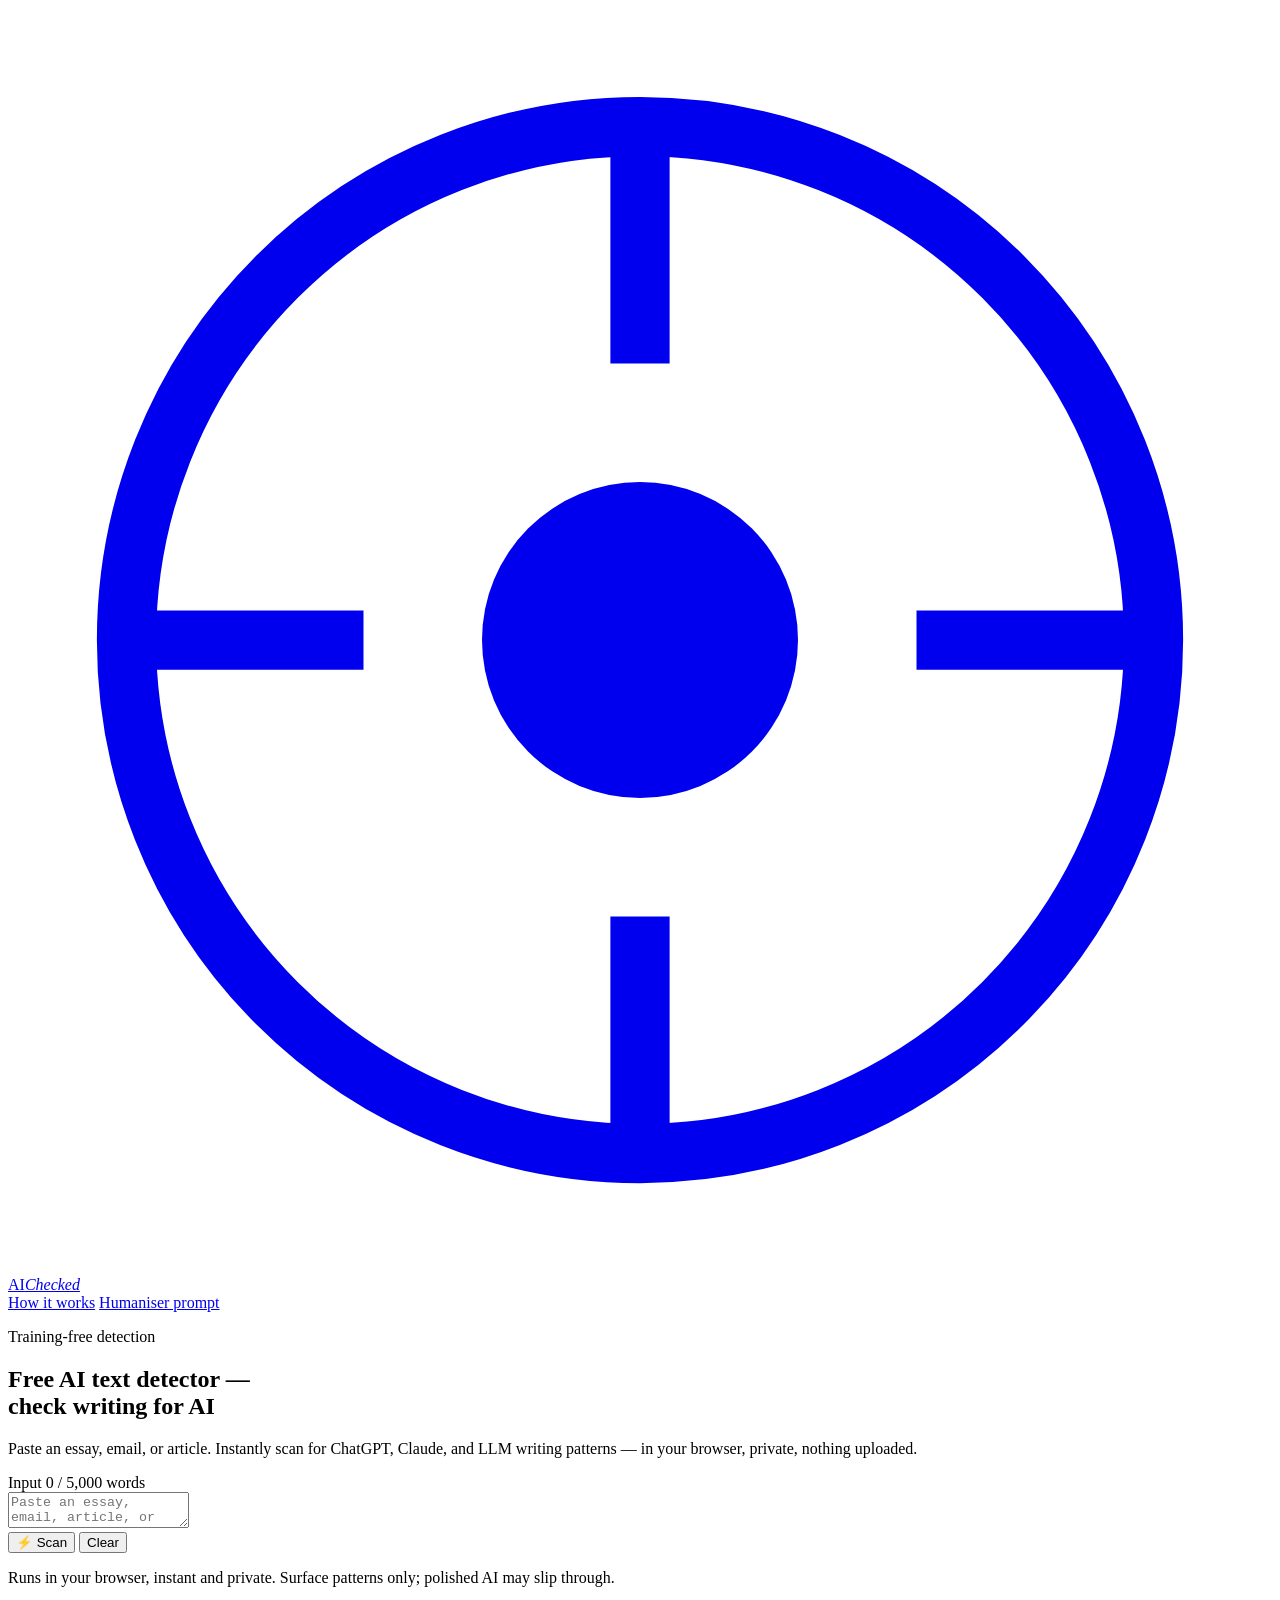
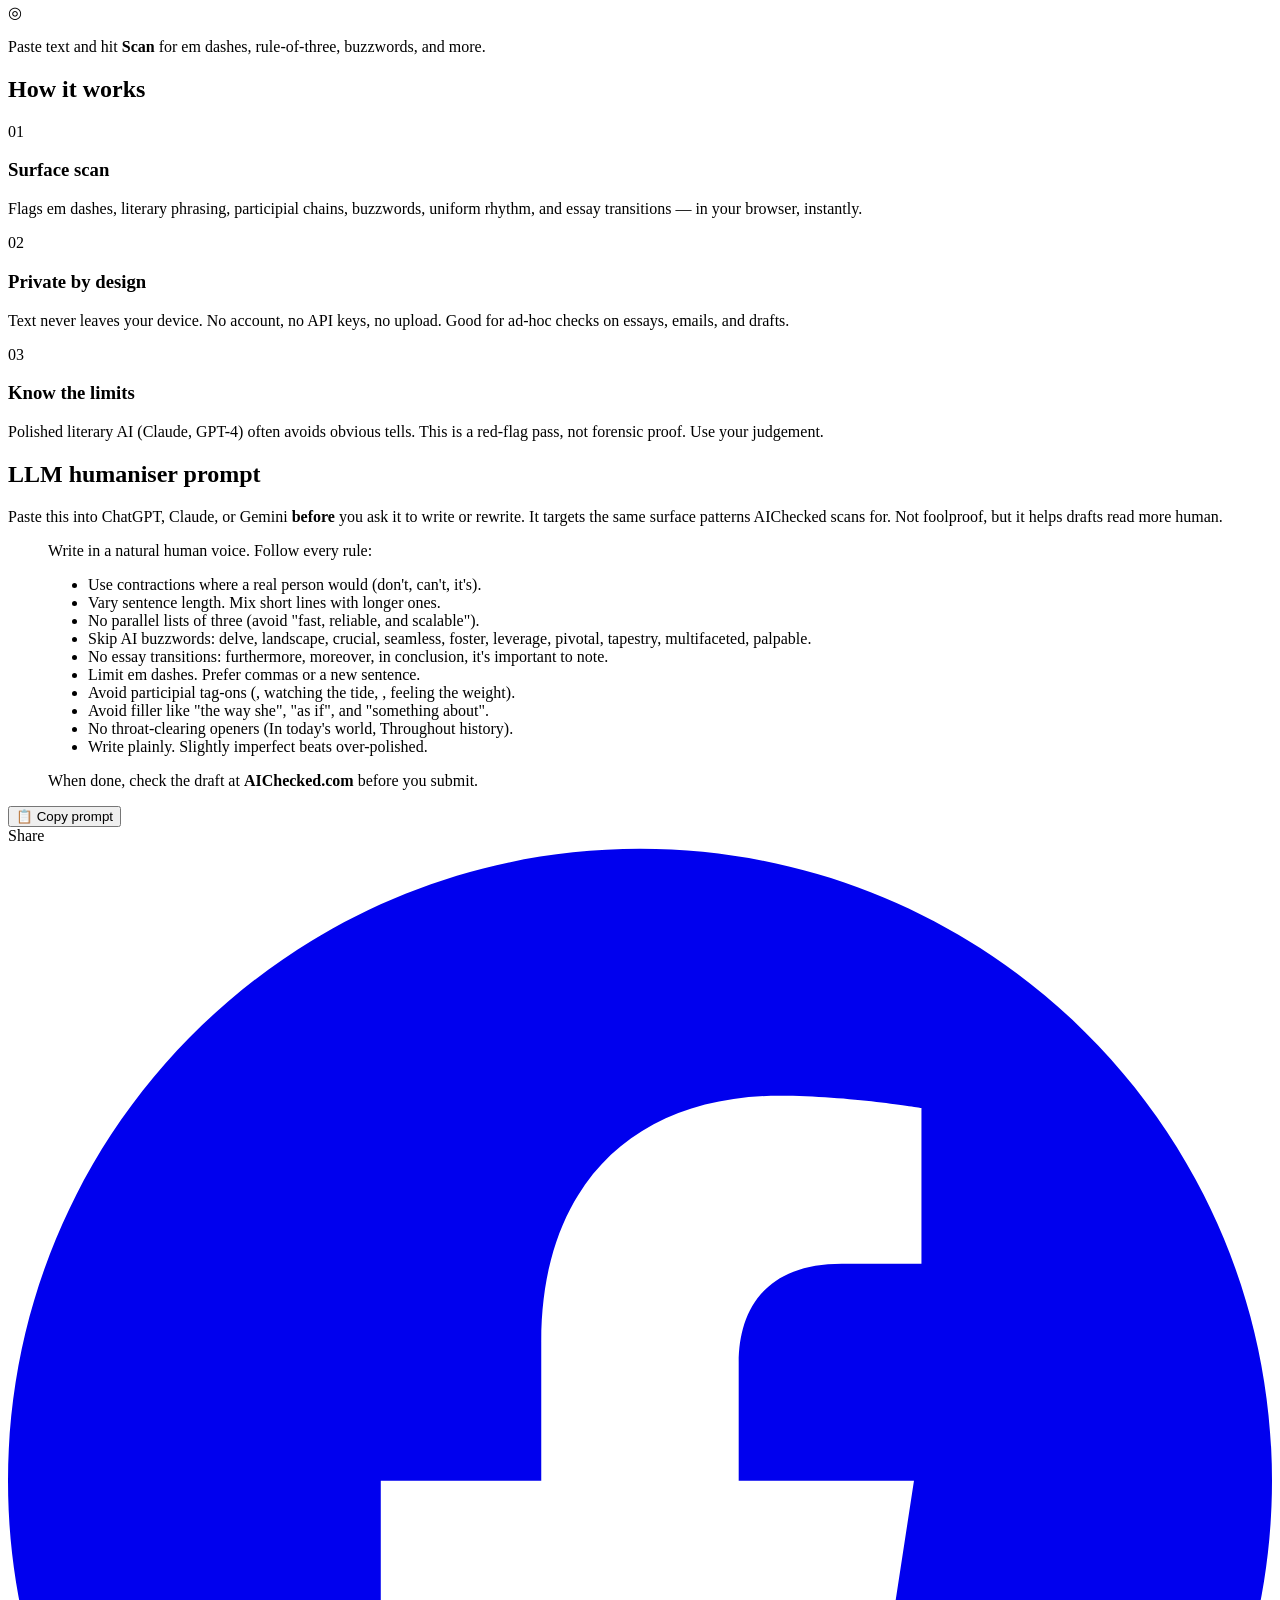
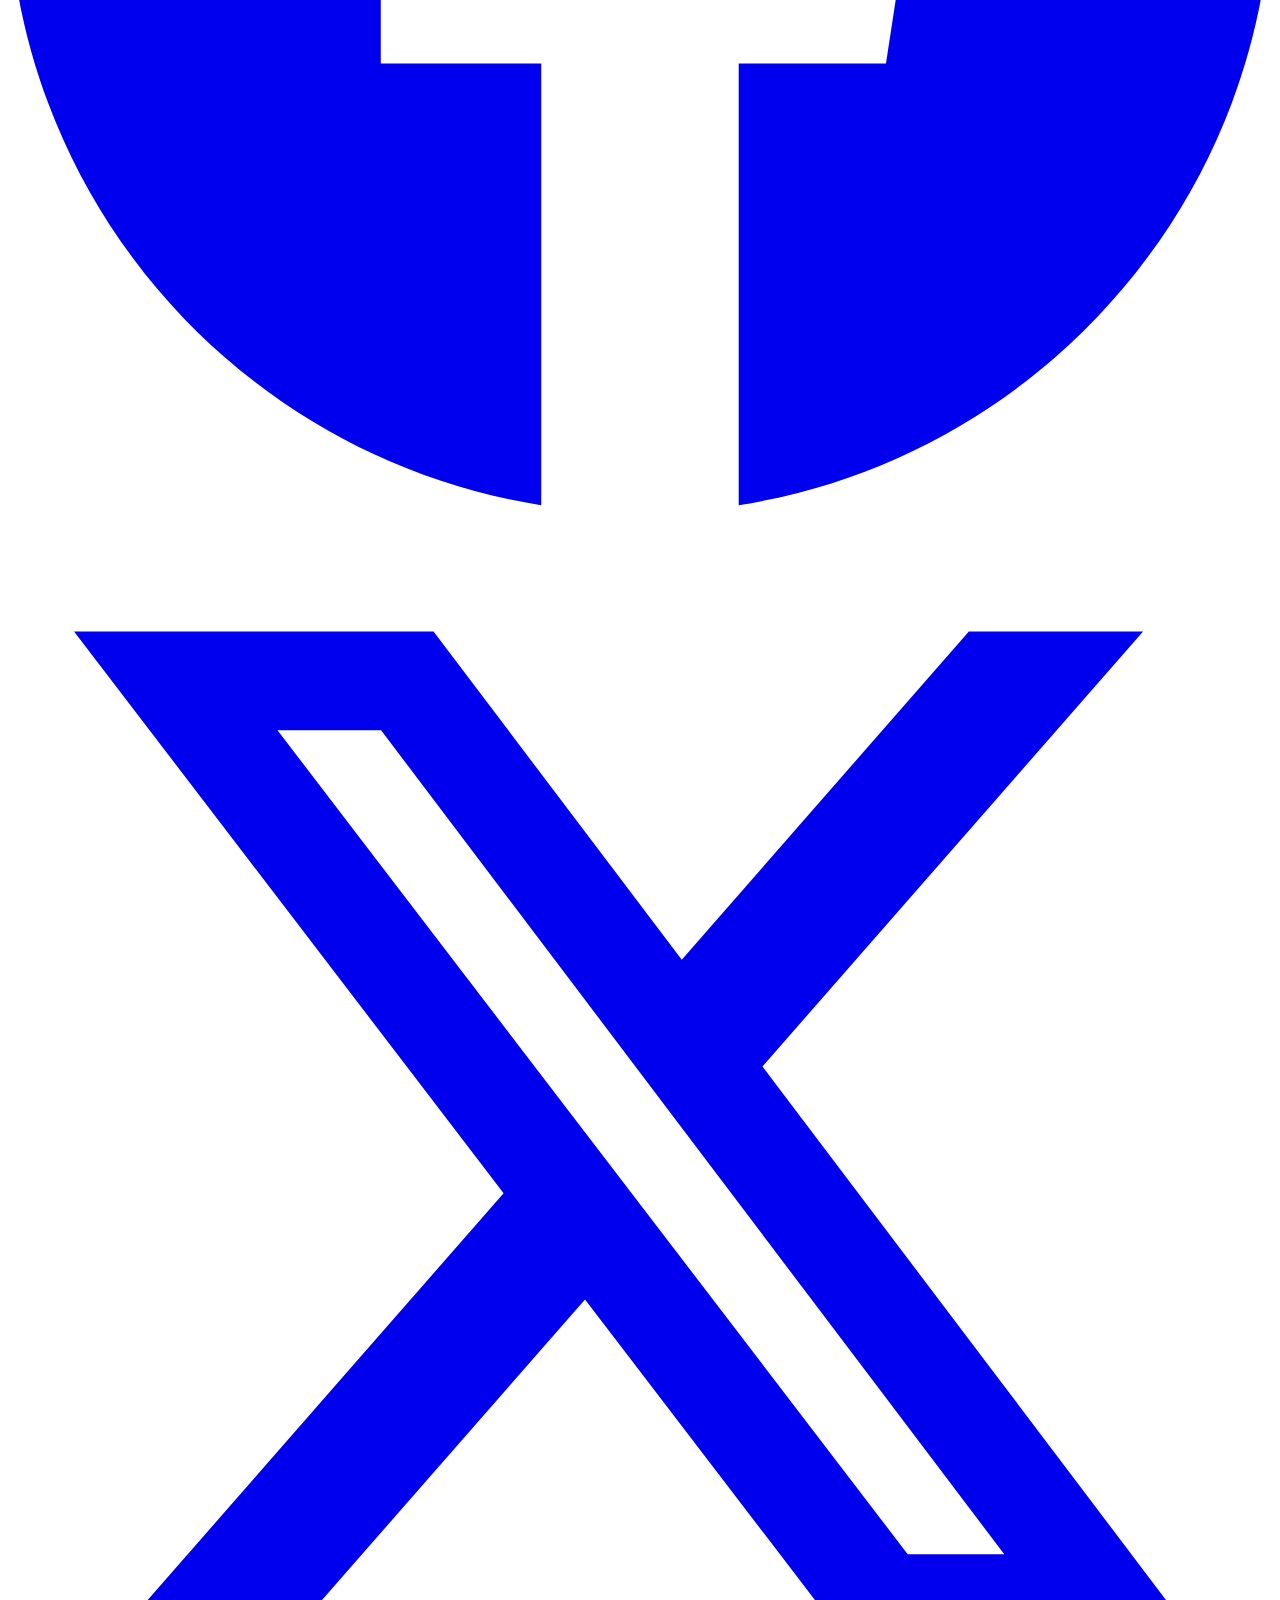
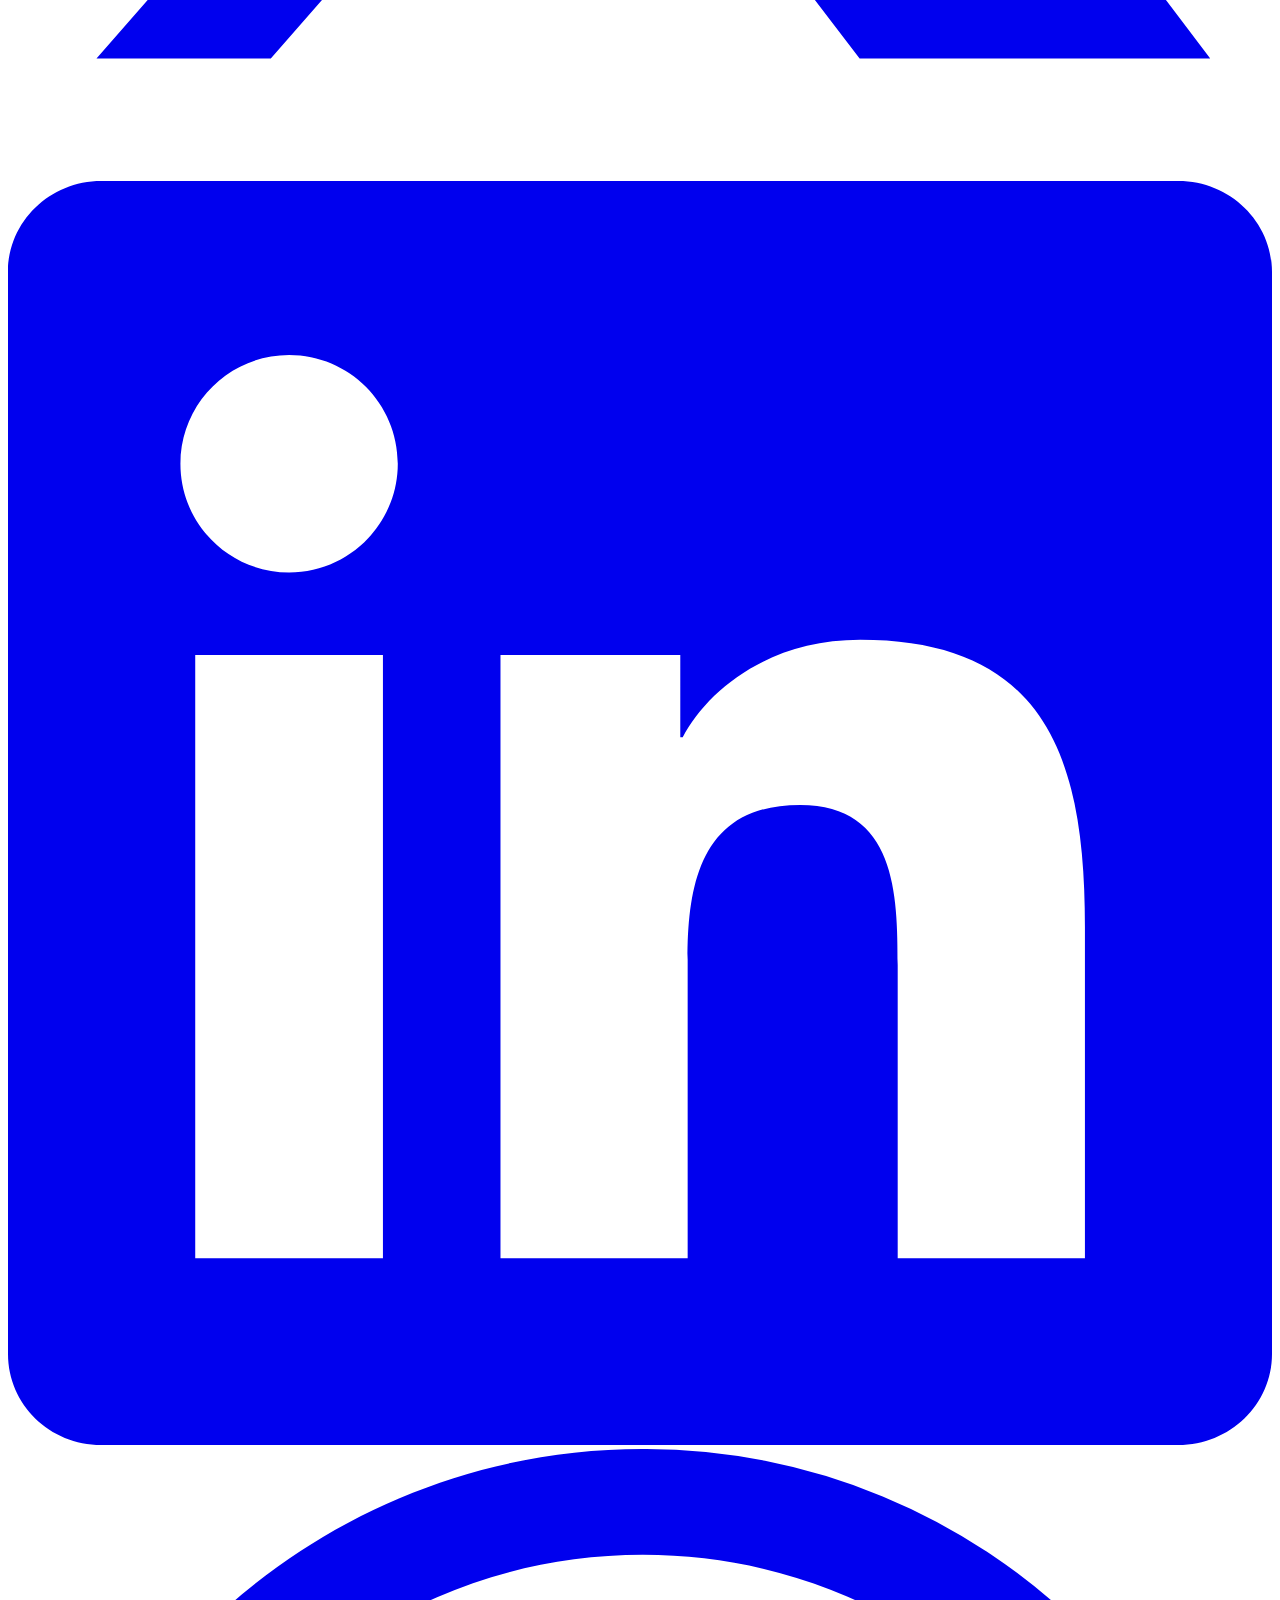
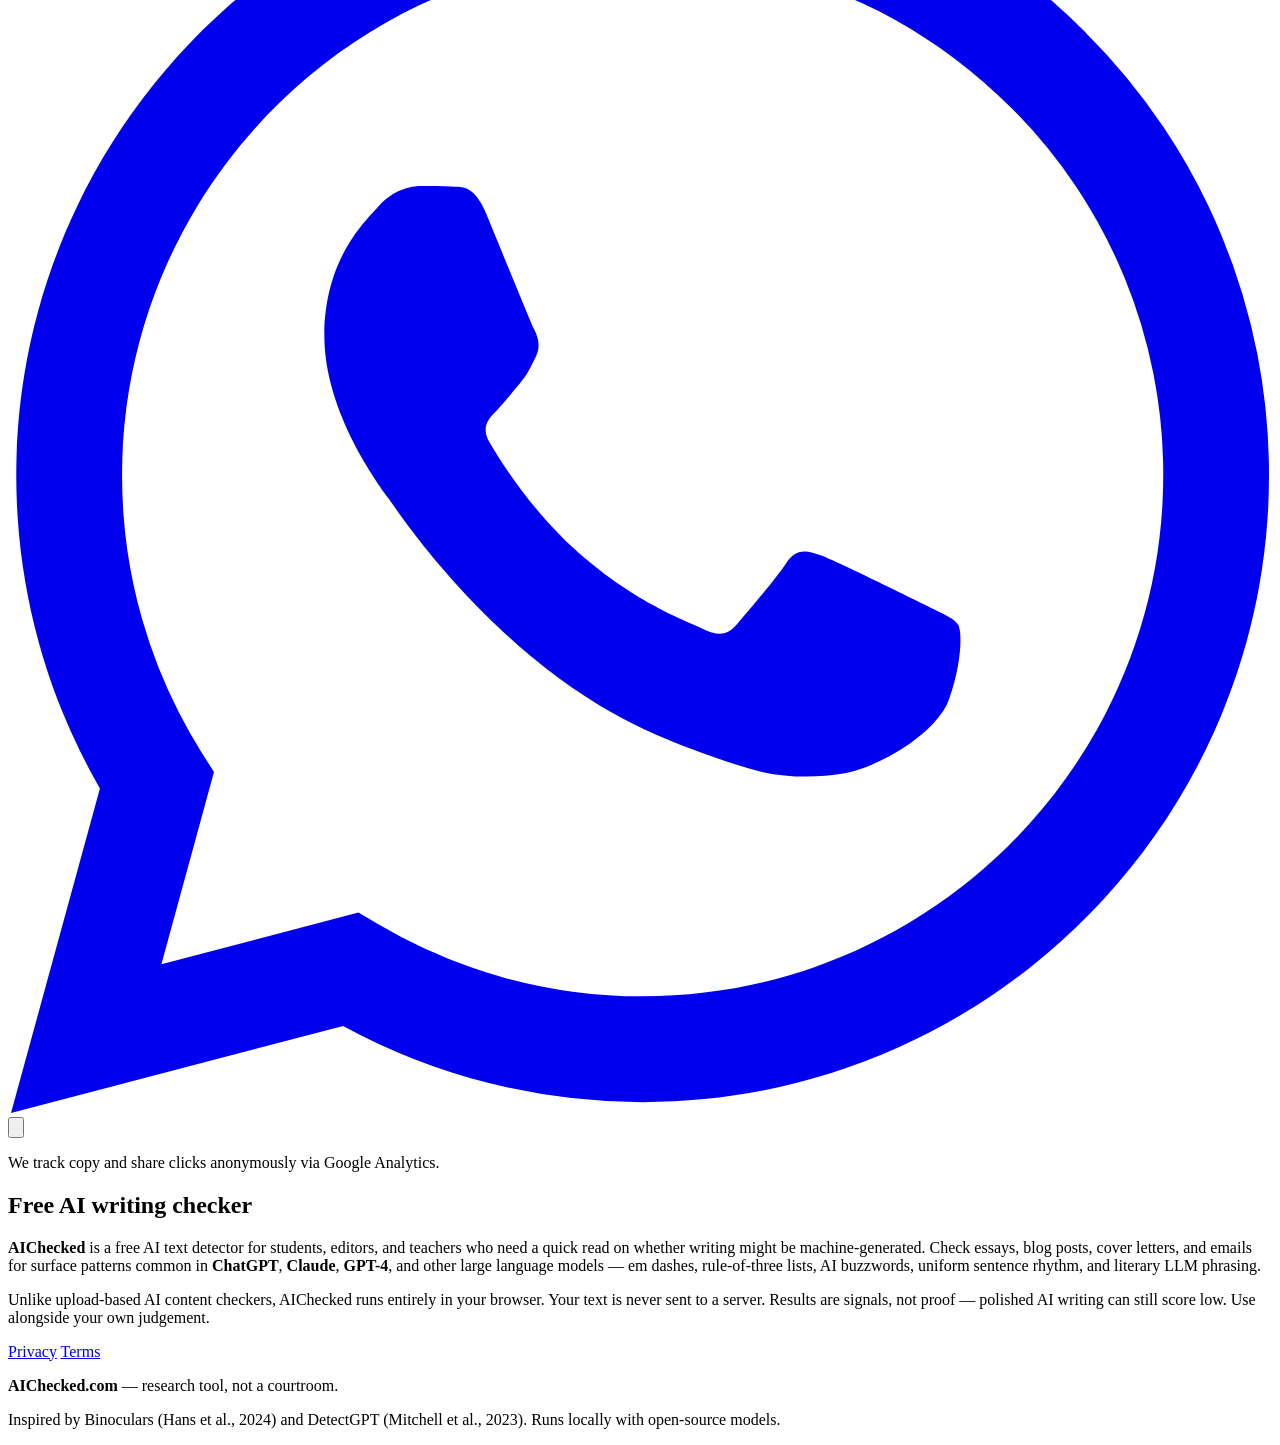
==== public/index.html @ 5d239591 "Add privacy and terms pages with footer links and sitemap entries." ====
<!DOCTYPE html>
<html lang="en-GB">
<head>
  <meta charset="utf-8" />
  <meta name="viewport" content="width=device-width, initial-scale=1" />
  <title>AIChecked — Free AI Text Detector &amp; ChatGPT Writing Checker</title>
  <meta name="description" content="Free AI writing checker and text detector. Scan essays, emails, and articles for ChatGPT, Claude, and LLM patterns in your browser, private, instant, no upload." />
  <meta name="keywords" content="AI detector, AI text detector, AI writing checker, ChatGPT detector, Claude AI checker, detect AI writing, AI generated text, LLM detector, machine generated text, AI content checker, free AI checker, GPT detector, essay AI checker, plagiarism AI, AIChecked" />
  <meta name="author" content="AIChecked" />
  <meta name="robots" content="index, follow" />
  <link rel="canonical" href="https://aichecked.com/" />

  <meta property="og:type" content="website" />
  <meta property="og:site_name" content="AIChecked" />
  <meta property="og:title" content="AIChecked — Free AI Text Detector &amp; Writing Checker" />
  <meta property="og:description" content="Check if text was written by AI. Free browser-based scanner for ChatGPT, Claude, and LLM writing patterns. Private — nothing uploaded." />
  <meta property="og:url" content="https://aichecked.com/" />
  <meta property="og:locale" content="en_GB" />

  <meta name="twitter:card" content="summary" />
  <meta name="twitter:title" content="AIChecked — Free AI Text Detector" />
  <meta name="twitter:description" content="Instant, private AI writing checker. Detect ChatGPT, Claude, and LLM surface patterns in your browser." />

  <meta name="theme-color" content="#060a12" />
  <link rel="icon" href="/favicon.svg" type="image/svg+xml" />

  <!-- Google Analytics -->
  <script async src="https://www.googletagmanager.com/gtag/js?id=G-3PXBR685H8"></script>
  <script>
    window.dataLayer = window.dataLayer || [];
    function gtag(){dataLayer.push(arguments);}
    gtag("js", new Date());
    gtag("config", "G-3PXBR685H8");
  </script>

  <script type="application/ld+json">
  {
    "@context": "https://schema.org",
    "@type": "WebApplication",
    "name": "AIChecked",
    "url": "https://aichecked.com/",
    "description": "Free AI text detector and writing checker. Scan for ChatGPT, Claude, and LLM patterns privately in your browser.",
    "applicationCategory": "UtilitiesApplication",
    "operatingSystem": "Any",
    "offers": {
      "@type": "Offer",
      "price": "0",
      "priceCurrency": "USD"
    },
    "featureList": [
      "AI text detection",
      "ChatGPT writing checker",
      "Claude AI pattern scan",
      "Browser-based private scan",
      "No upload required"
    ]
  }
  </script>

  <link rel="preconnect" href="https://fonts.googleapis.com" />
  <link rel="preconnect" href="https://fonts.gstatic.com" crossorigin />
  <link rel="preconnect" href="https://www.googletagmanager.com" crossorigin />
  <link href="https://fonts.googleapis.com/css2?family=DM+Sans:ital,opsz,wght@0,9..40,400;0,9..40,500;0,9..40,600;1,9..40,400&family=Syne:wght@600;700;800&family=JetBrains+Mono:wght@400;500&display=swap" rel="stylesheet" />
  <link rel="stylesheet" href="/css/style.css" />
</head>
<body>
  <div class="bg-grid" aria-hidden="true"></div>
  <div class="bg-glow bg-glow--a" aria-hidden="true"></div>
  <div class="bg-glow bg-glow--b" aria-hidden="true"></div>

  <header class="header">
    <a class="logo" href="/">
      <span class="logo__mark" aria-hidden="true">
        <svg viewBox="0 0 32 32" fill="none"><circle cx="16" cy="16" r="13" stroke="currentColor" stroke-width="1.5"/><circle cx="16" cy="16" r="4" fill="currentColor"/><line x1="16" y1="3" x2="16" y2="9" stroke="currentColor" stroke-width="1.5"/><line x1="16" y1="23" x2="16" y2="29" stroke="currentColor" stroke-width="1.5"/><line x1="3" y1="16" x2="9" y2="16" stroke="currentColor" stroke-width="1.5"/><line x1="23" y1="16" x2="29" y2="16" stroke="currentColor" stroke-width="1.5"/></svg>
      </span>
      <span class="logo__text">AI<em>Checked</em></span>
    </a>
    <nav class="header__nav">
      <a href="#how">How it works</a>
      <a href="#humanizer-prompt">Humaniser prompt</a>
    </nav>
  </header>

  <main class="main">
    <section class="hero">
      <p class="hero__eyebrow">Training-free detection</p>
      <h1 class="hero__title">Free AI text detector —<br /><span class="gradient-text">check writing for AI</span></h1>
      <p class="hero__sub">Paste an essay, email, or article. Instantly scan for ChatGPT, Claude, and LLM writing patterns — in your browser, private, nothing uploaded.</p>
    </section>

    <section class="scanner" id="scanner">
      <div class="scanner__panel">
        <div class="scanner__toolbar">
          <span class="scanner__label">Input</span>
          <span class="word-count" id="wordCount">0 / 5,000 words</span>
        </div>
        <div class="textarea-wrap" id="textareaWrap">
          <textarea id="inputText" maxlength="400000" placeholder="Paste an essay, email, article, or paragraph here (max 5,000 words)…" spellcheck="true" aria-describedby="wordCount scanHint"></textarea>
          <div class="scan-line" id="scanLine" aria-hidden="true"></div>
        </div>
        <div class="scanner__actions">
          <button type="button" class="btn btn--primary" id="btnQuick">
            <span class="btn__icon">⚡</span> Scan
          </button>
          <button type="button" class="btn btn--ghost" id="btnClear">Clear</button>
        </div>

        <p class="scanner__hint" id="scanHint">Runs in your browser, instant and private. Surface patterns only; polished AI may slip through.</p>
      </div>

      <div class="results" id="results" hidden>
        <div class="gauge-card">
          <div class="gauge" id="gauge" data-pct="0">
            <svg viewBox="0 0 200 120" class="gauge__svg">
              <path class="gauge__track" d="M 20 100 A 80 80 0 0 1 180 100" />
              <path class="gauge__fill" id="gaugeFill" d="M 20 100 A 80 80 0 0 1 180 100" />
            </svg>
            <div class="gauge__center">
              <span class="gauge__pct" id="aiPct">—</span>
              <span class="gauge__label">AI likelihood</span>
            </div>
          </div>
          <div class="verdict" id="verdict">
            <span class="verdict__badge" id="verdictBadge">—</span>
            <p class="verdict__copy" id="verdictCopy">Run a scan to see results.</p>
          </div>
          <div class="meta-row">
            <div class="meta-pill"><span>Mode</span> <strong id="scanMode">—</strong></div>
            <div class="meta-pill"><span>Surface</span> <strong id="surfaceScore">—</strong></div>
            <div class="meta-pill"><span>Confidence</span> <strong id="confidence">—</strong></div>
          </div>
        </div>

        <div class="deep-card" id="deepCard" hidden>
          <h3>Deep statistical layer</h3>
          <div class="deep-grid">
            <div class="deep-stat">
              <span class="deep-stat__label">Binoculars</span>
              <span class="deep-stat__value" id="binoculars">—</span>
              <span class="deep-stat__tag" id="binoLabel">—</span>
            </div>
            <div class="deep-stat">
              <span class="deep-stat__label">Log perplexity</span>
              <span class="deep-stat__value" id="logPpl">—</span>
              <span class="deep-stat__tag" id="pplLabel">—</span>
            </div>
          </div>
          <p class="deep-warning" id="deepWarning" hidden></p>
        </div>

        <div class="signals-card">
          <h3>Surface signals</h3>
          <p class="signals-card__hint">Tap or hover <span class="signals-card__q">?</span> on any signal for an explanation.</p>
          <div class="signals" id="signals"></div>
        </div>

        <p class="disclaimer" id="disclaimer"></p>
      </div>

      <div class="empty-state" id="emptyState">
        <div class="empty-state__icon" aria-hidden="true">◎</div>
        <p>Paste text and hit <strong>Scan</strong> for em dashes, rule-of-three, buzzwords, and more.</p>
      </div>
    </section>

    <section class="how" id="how">
      <h2>How it works</h2>
      <div class="how__grid">
        <article class="how__card">
          <span class="how__num">01</span>
          <h3>Surface scan</h3>
          <p>Flags em dashes, literary phrasing, participial chains, buzzwords, uniform rhythm, and essay transitions — in your browser, instantly.</p>
        </article>
        <article class="how__card">
          <span class="how__num">02</span>
          <h3>Private by design</h3>
          <p>Text never leaves your device. No account, no API keys, no upload. Good for ad-hoc checks on essays, emails, and drafts.</p>
        </article>
        <article class="how__card">
          <span class="how__num">03</span>
          <h3>Know the limits</h3>
          <p>Polished literary AI (Claude, GPT-4) often avoids obvious tells. This is a red-flag pass, not forensic proof. Use your judgement.</p>
        </article>
      </div>
    </section>

    <section class="prompt-section" id="humanizer-prompt">
      <div class="prompt-section__inner">
        <h2>LLM humaniser prompt</h2>
        <p class="prompt-section__lead">
          Paste this into ChatGPT, Claude, or Gemini <strong>before</strong> you ask it to write or rewrite.
          It targets the same surface patterns AIChecked scans for. Not foolproof, but it helps drafts read more human.
        </p>
        <blockquote class="prompt-quote" id="humanizerPromptText">
          <p>Write in a natural human voice. Follow every rule:</p>
          <ul>
            <li>Use contractions where a real person would (don't, can't, it's).</li>
            <li>Vary sentence length. Mix short lines with longer ones.</li>
            <li>No parallel lists of three (avoid "fast, reliable, and scalable").</li>
            <li>Skip AI buzzwords: delve, landscape, crucial, seamless, foster, leverage, pivotal, tapestry, multifaceted, palpable.</li>
            <li>No essay transitions: furthermore, moreover, in conclusion, it's important to note.</li>
            <li>Limit em dashes. Prefer commas or a new sentence.</li>
            <li>Avoid participial tag-ons (, watching the tide, , feeling the weight).</li>
            <li>Avoid filler like "the way she", "as if", and "something about".</li>
            <li>No throat-clearing openers (In today's world, Throughout history).</li>
            <li>Write plainly. Slightly imperfect beats over-polished.</li>
          </ul>
          <p>When done, check the draft at <strong>AIChecked.com</strong> before you submit.</p>
        </blockquote>
        <div class="prompt-section__actions">
          <button type="button" class="btn btn--primary" id="btnCopyPrompt">
            <span class="btn__icon">📋</span> Copy prompt
          </button>
          <span class="prompt-copy-feedback" id="copyPromptFeedback" hidden>Copied!</span>
        </div>

        <div class="share-row share-row--prompt" aria-label="Share this humaniser prompt">
          <span class="share-row__label">Share</span>
          <div class="share-row__icons">
            <a class="share-btn share-btn--facebook" id="shareFacebook" href="#" target="_blank" rel="noopener noreferrer" aria-label="Share on Facebook">
              <svg viewBox="0 0 24 24" aria-hidden="true"><path fill="currentColor" d="M24 12.073c0-6.627-5.373-12-12-12s-12 5.373-12 12c0 5.99 4.388 10.954 10.125 11.854v-8.385H7.078v-3.47h3.047V9.43c0-3.007 1.792-4.669 4.533-4.669 1.312 0 2.686.235 2.686.235v2.953H15.83c-1.491 0-1.956.925-1.956 1.874v2.25h3.328l-.532 3.47h-2.796v8.385C19.612 23.027 24 18.062 24 12.073z"/></svg>
            </a>
            <a class="share-btn share-btn--x" id="shareX" href="#" target="_blank" rel="noopener noreferrer" aria-label="Share on X">
              <svg viewBox="0 0 24 24" aria-hidden="true"><path fill="currentColor" d="M18.244 2.25h3.308l-7.227 8.26 8.502 11.24H16.17l-5.214-6.817L4.99 21.75H1.68l7.73-8.835L1.254 2.25H8.08l4.713 6.231zm-1.161 17.52h1.833L7.084 4.126H5.117z"/></svg>
            </a>
            <a class="share-btn share-btn--linkedin" id="shareLinkedIn" href="#" target="_blank" rel="noopener noreferrer" aria-label="Share on LinkedIn">
              <svg viewBox="0 0 24 24" aria-hidden="true"><path fill="currentColor" d="M20.447 20.452h-3.554v-5.569c0-1.328-.027-3.037-1.852-3.037-1.853 0-2.136 1.445-2.136 2.939v5.667H9.351V9h3.414v1.561h.046c.477-.9 1.637-1.85 3.37-1.85 3.601 0 4.267 2.37 4.267 5.455v6.286zM5.337 7.433c-1.144 0-2.063-.926-2.063-2.065 0-1.138.92-2.063 2.063-2.063 1.14 0 2.064.925 2.064 2.063 0 1.139-.925 2.065-2.064 2.065zm1.782 13.019H3.555V9h3.564v11.452zM22.225 0H1.771C.792 0 0 .774 0 1.729v20.542C0 23.227.792 24 1.771 24h20.451C23.2 24 24 23.227 24 22.271V1.729C24 .774 23.2 0 22.222 0h.003z"/></svg>
            </a>
            <a class="share-btn share-btn--whatsapp" id="shareWhatsApp" href="#" target="_blank" rel="noopener noreferrer" aria-label="Share on WhatsApp">
              <svg viewBox="0 0 24 24" aria-hidden="true"><path fill="currentColor" d="M17.472 14.382c-.297-.149-1.758-.867-2.03-.967-.273-.099-.471-.148-.67.15-.197.297-.767.966-.94 1.164-.173.199-.347.223-.644.075-.297-.15-1.255-.463-2.39-1.475-.883-.788-1.48-1.761-1.653-2.059-.173-.297-.018-.458.13-.606.134-.133.298-.347.446-.52.149-.174.198-.298.298-.497.099-.198.05-.371-.025-.52-.075-.149-.669-1.612-.916-2.207-.242-.579-.487-.5-.669-.51-.173-.008-.371-.01-.57-.01-.198 0-.52.074-.792.372-.272.297-1.04 1.016-1.04 2.479 0 1.462 1.065 2.875 1.213 3.074.149.198 2.096 3.2 5.077 4.487.709.306 1.262.489 1.694.625.712.227 1.36.195 1.871.118.571-.085 1.758-.719 2.006-1.413.248-.694.248-1.289.173-1.413-.074-.124-.272-.198-.57-.347m-5.421 7.403h-.004a9.87 9.87 0 01-5.031-1.378l-.361-.214-3.741.982.998-3.648-.235-.374a9.86 9.86 0 01-1.51-5.26c.001-5.45 4.436-9.884 9.888-9.884 2.64 0 5.122 1.03 6.988 2.898a9.825 9.825 0 012.893 6.994c-.003 5.45-4.435 9.884-9.881 9.884m8.413-18.297A11.815 11.815 0 0012.05 0C5.495 0 .16 5.335.157 11.892c0 2.096.547 4.142 1.588 5.945L.057 24l6.305-1.654a11.882 11.882 0 005.683 1.448h.005c6.554 0 11.89-5.335 11.893-11.893a11.821 11.821 0 00-3.48-8.413z"/></svg>
            </a>
            <button type="button" class="share-btn share-btn--instagram" id="shareInstagram" aria-label="Copy link for Instagram">
              <svg viewBox="0 0 24 24" aria-hidden="true"><path fill="currentColor" d="M12 2.163c3.204 0 3.584.012 4.85.07 3.252.148 4.771 1.691 4.919 4.919.058 1.265.069 1.645.069 4.849 0 3.205-.012 3.584-.069 4.849-.149 3.225-1.664 4.771-4.919 4.919-1.266.058-1.644.07-4.85.07-3.204 0-3.584-.012-4.849-.07-3.26-.149-4.771-1.699-4.919-4.92-.058-1.265-.07-1.644-.07-4.849 0-3.204.013-3.583.07-4.849.149-3.227 1.664-4.771 4.919-4.919 1.266-.057 1.645-.069 4.849-.069zM12 0C8.741 0 8.333.014 7.053.072 2.695.272.273 2.69.073 7.052.014 8.333 0 8.741 0 12c0 3.259.014 3.668.072 4.948.2 4.358 2.618 6.78 6.98 6.98C8.333 23.986 8.741 24 12 24c3.259 0 3.668-.014 4.948-.072 4.354-.2 6.782-2.618 6.979-6.98.059-1.28.073-1.689.073-4.948 0-3.259-.014-3.667-.072-4.947-.196-4.354-2.617-6.78-6.979-6.98C15.668.014 15.259 0 12 0zm0 5.838a6.162 6.162 0 100 12.324 6.162 6.162 0 000-12.324zM12 16a4 4 0 110-8 4 4 0 010 8zm6.406-11.845a1.44 1.44 0 100 2.881 1.44 1.44 0 000-2.881z"/></svg>
            </button>
          </div>
          <span class="share-row__feedback" id="shareFeedback" hidden></span>
        </div>
        <p class="prompt-section__fine">We track copy and share clicks anonymously via Google Analytics.</p>
      </div>
    </section>

    <section class="seo" id="about" aria-label="About AIChecked">
      <h2>Free AI writing checker</h2>
      <p>
        <strong>AIChecked</strong> is a free AI text detector for students, editors, and teachers who need a quick
        read on whether writing might be machine-generated. Check essays, blog posts, cover letters, and emails for
        surface patterns common in <strong>ChatGPT</strong>, <strong>Claude</strong>, <strong>GPT-4</strong>, and other
        large language models — em dashes, rule-of-three lists, AI buzzwords, uniform sentence rhythm, and literary LLM phrasing.
      </p>
      <p>
        Unlike upload-based AI content checkers, AIChecked runs entirely in your browser. Your text is never sent to a server.
        Results are signals, not proof — polished AI writing can still score low. Use alongside your own judgement.
      </p>
    </section>
  </main>

  <footer class="footer">
    <nav class="footer__links" aria-label="Legal">
      <a href="/privacy.html">Privacy</a>
      <a href="/terms.html">Terms</a>
    </nav>
    <p><strong>AIChecked.com</strong> — research tool, not a courtroom.</p>
    <p class="footer__fine">Inspired by Binoculars (Hans et al., 2024) and DetectGPT (Mitchell et al., 2023). Runs locally with open-source models.</p>
  </footer>

  <script src="/js/app.js?v=10" type="module"></script>
</body>
</html>
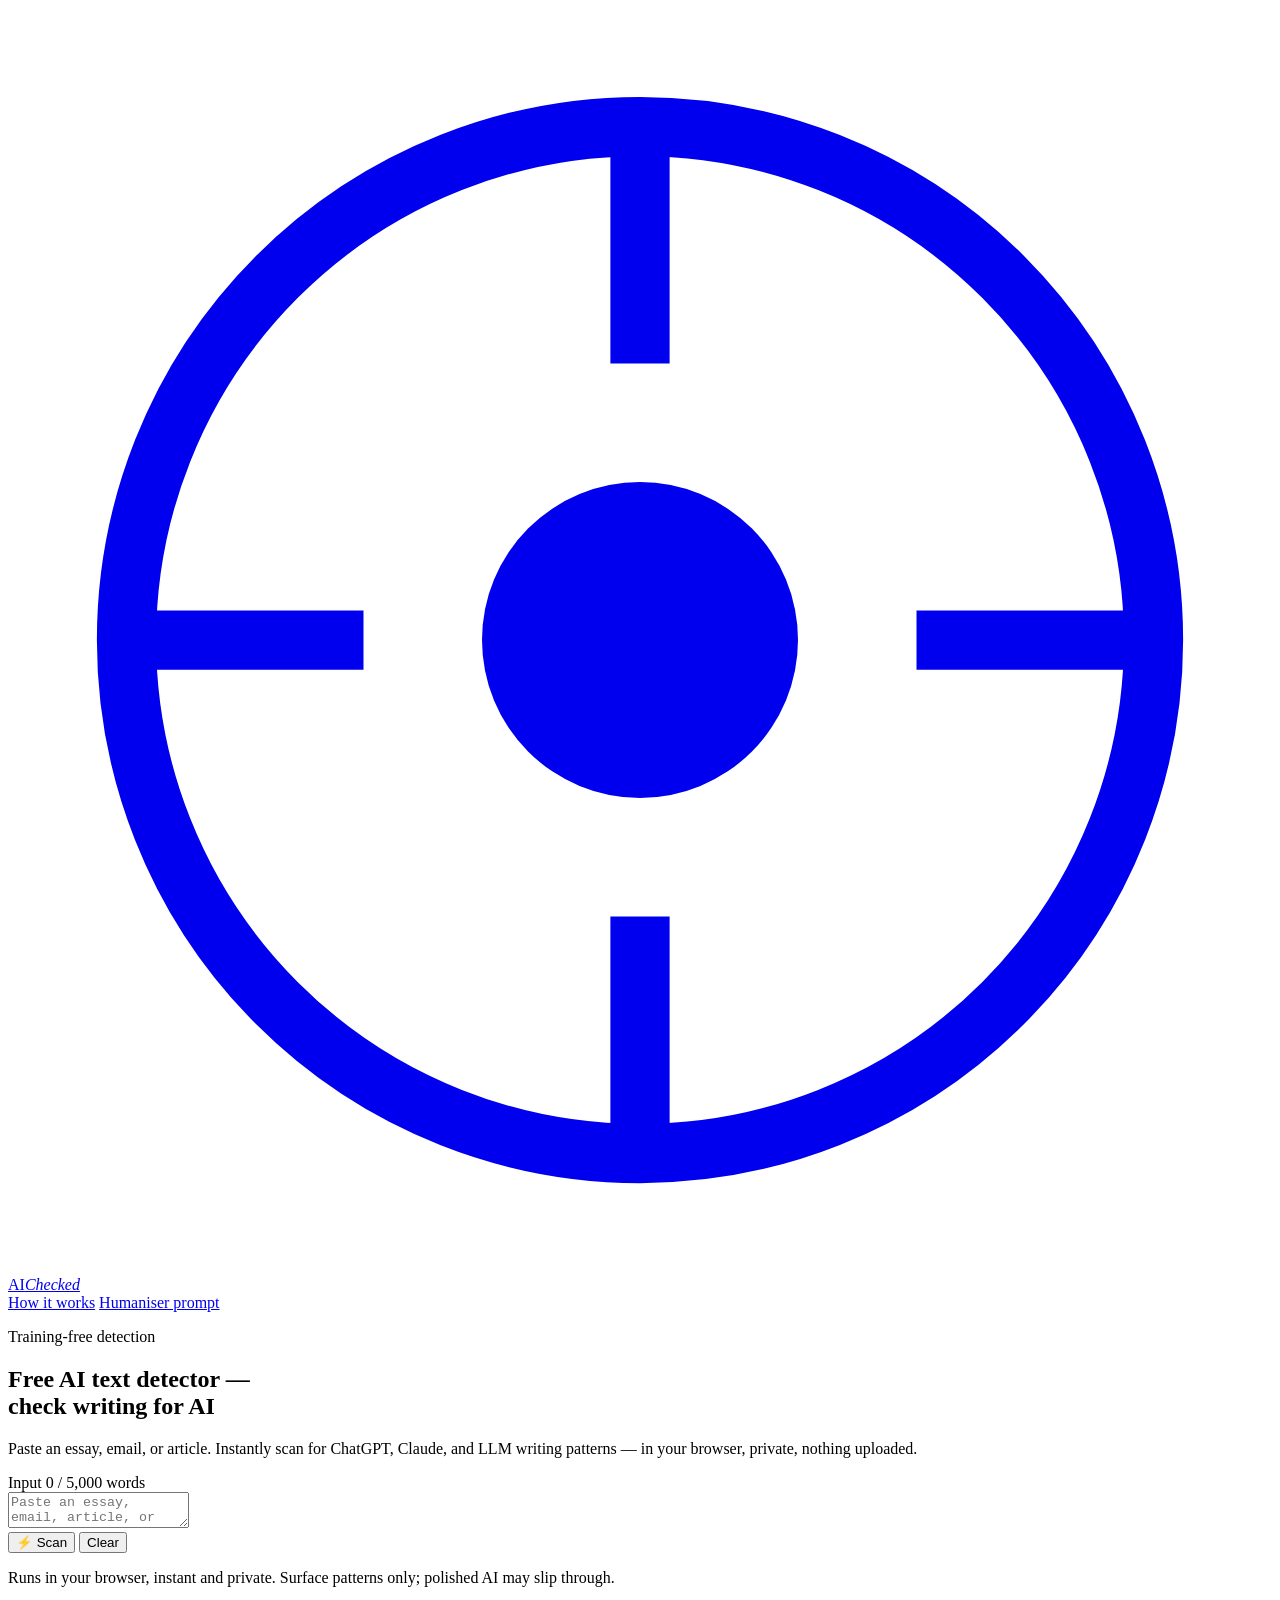
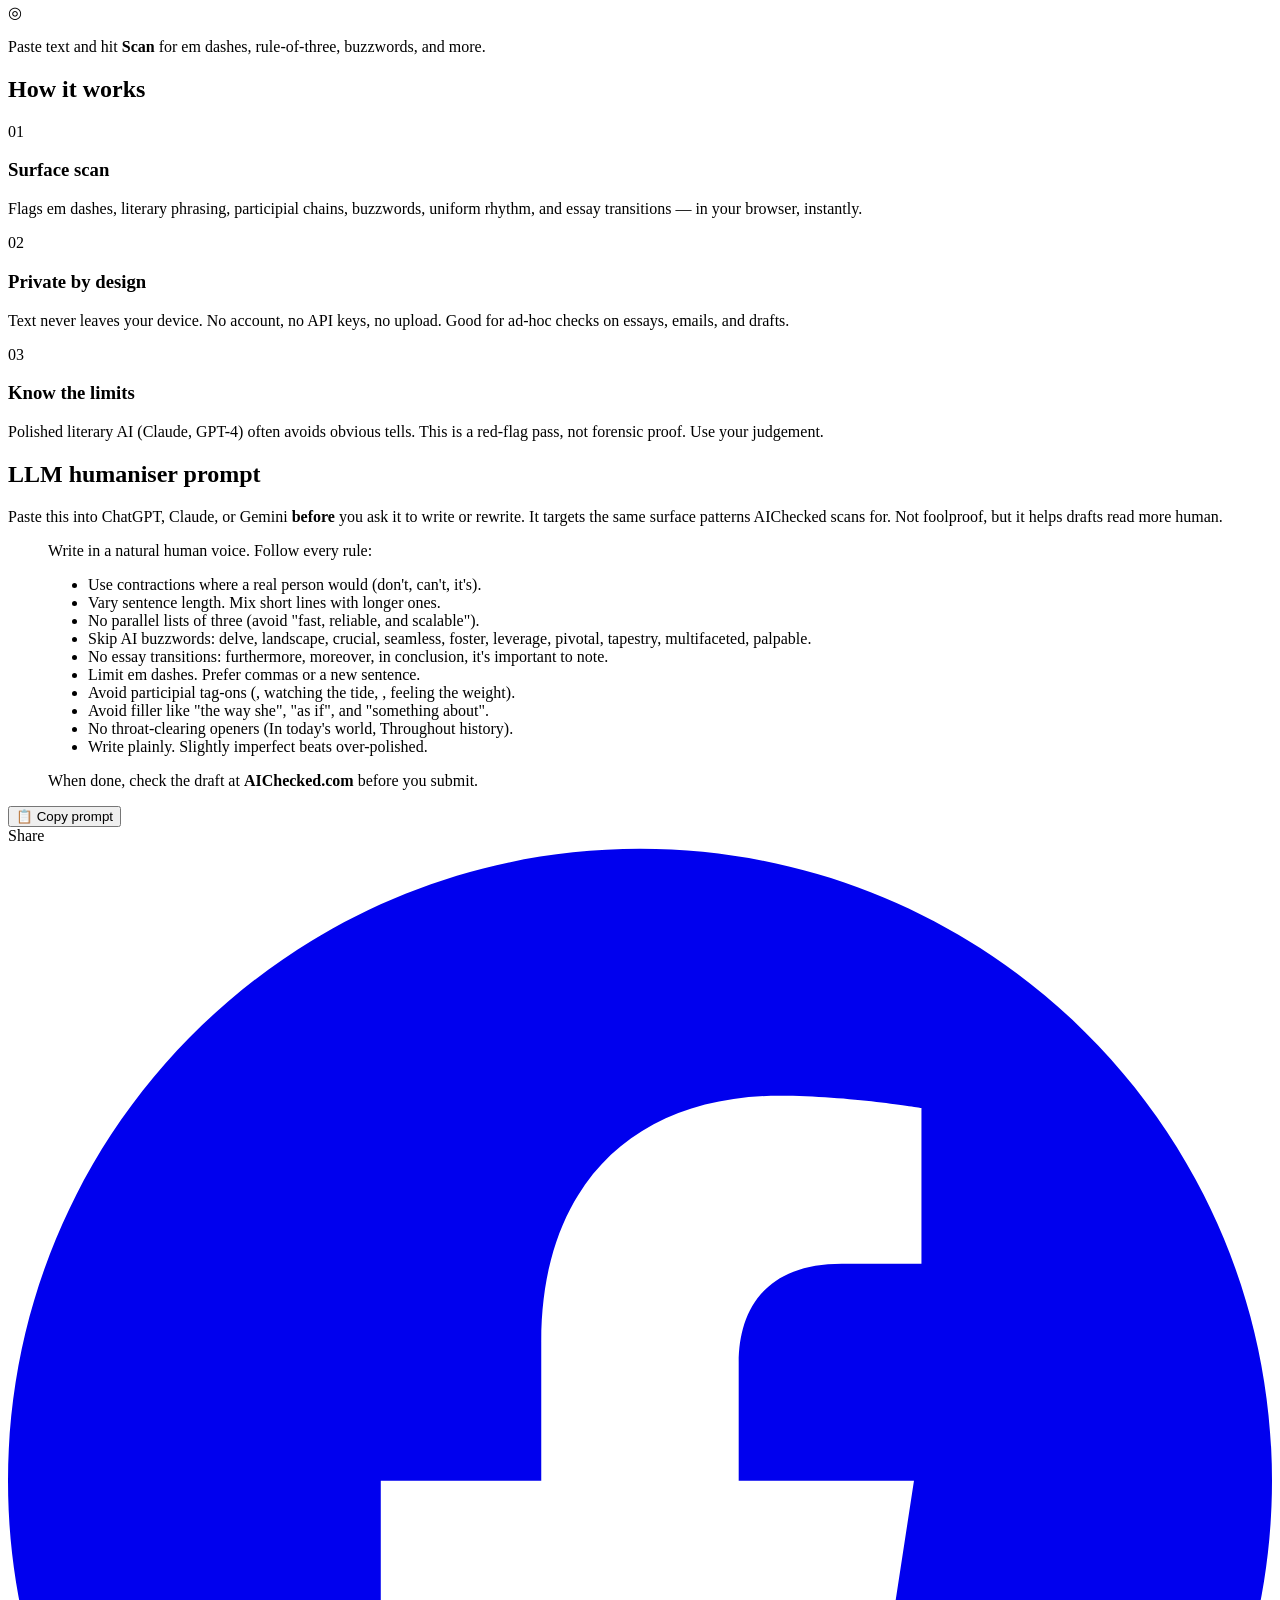
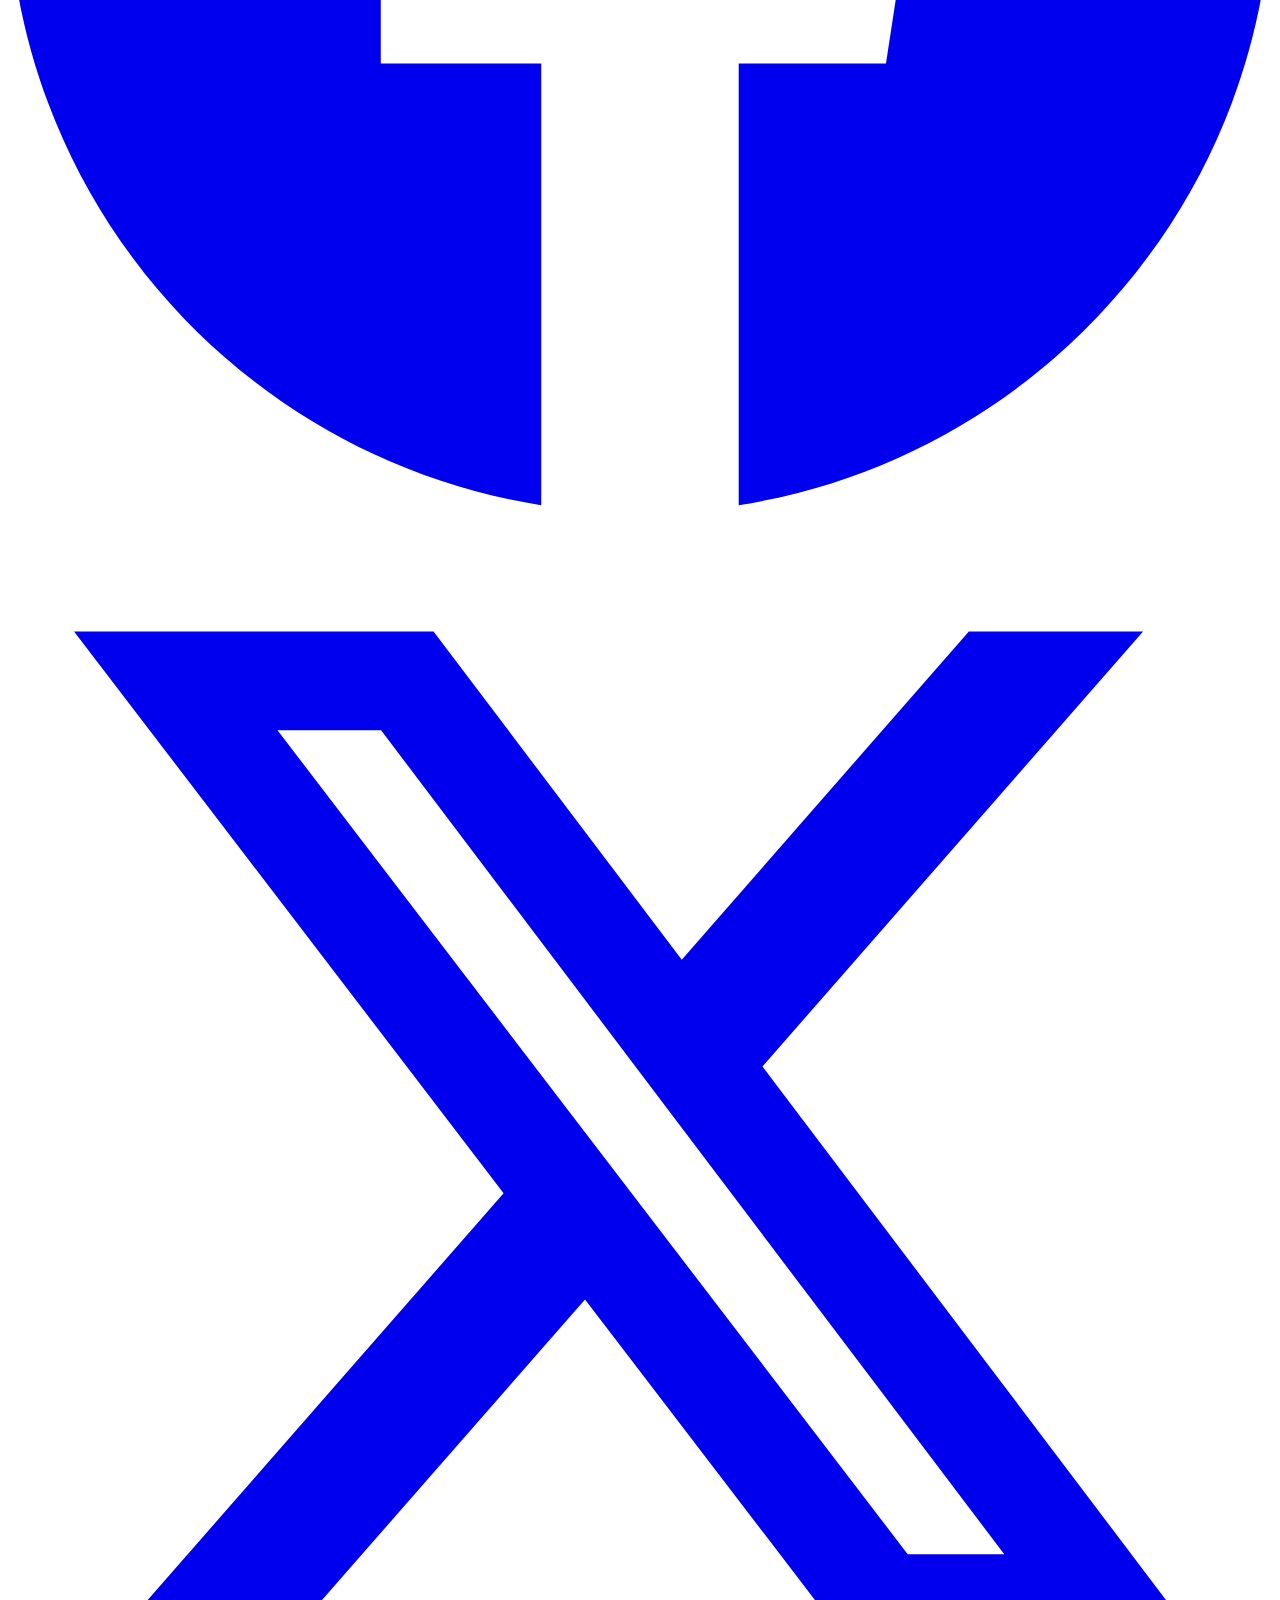
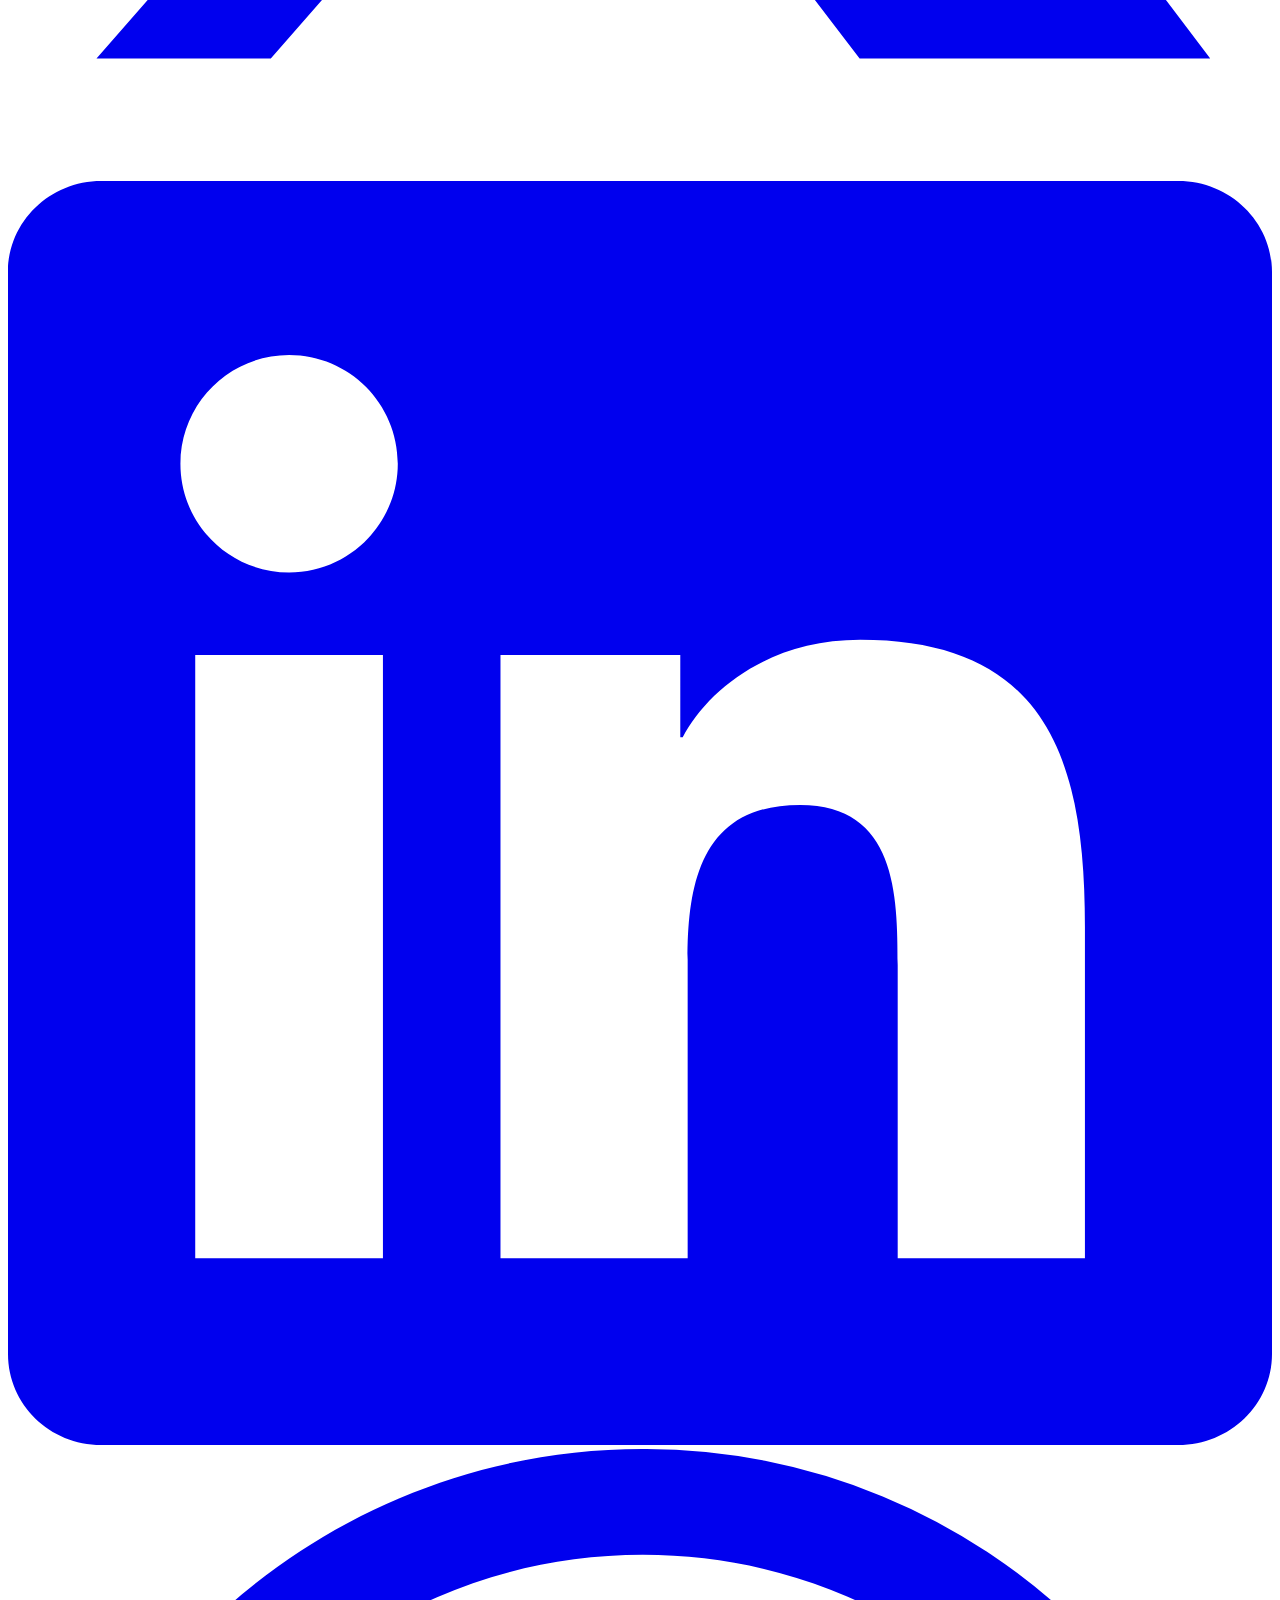
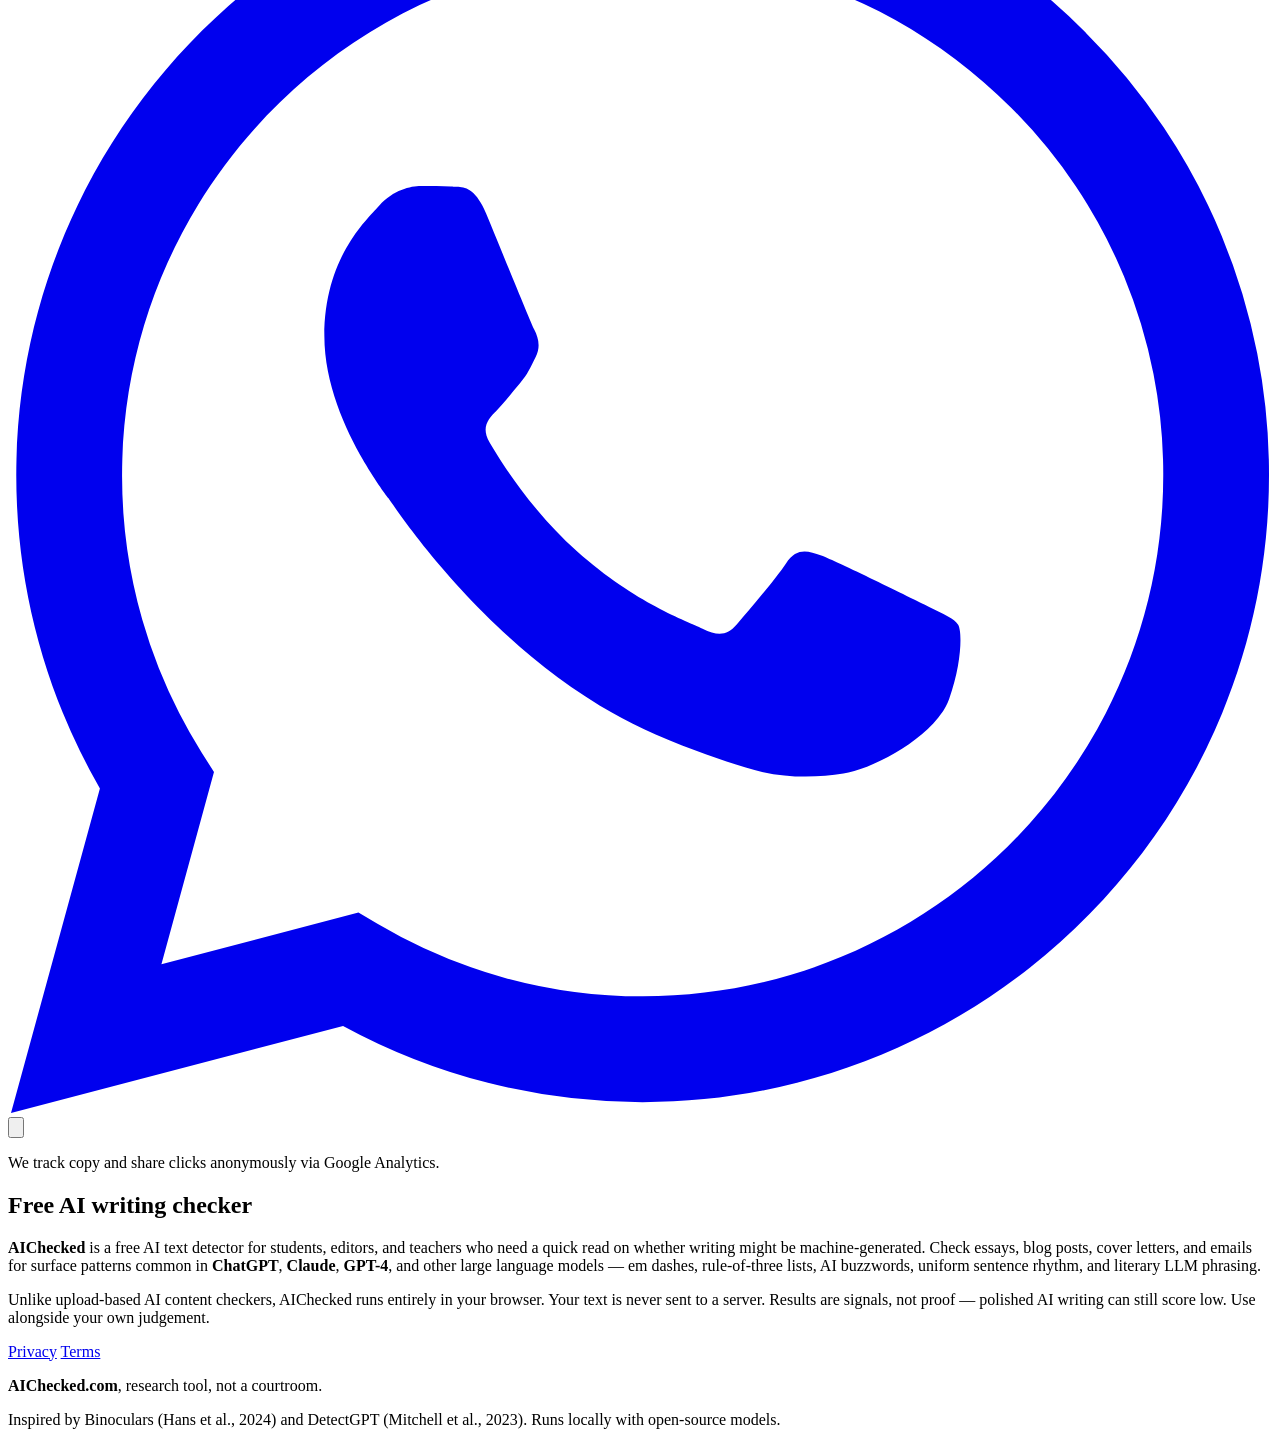
==== commit c31fdb4e: "Replace footer em dash with comma on all pages." ====
--- a/public/index.html
+++ b/public/index.html
@@ -259,7 +259,7 @@
       <a href="/privacy.html">Privacy</a>
       <a href="/terms.html">Terms</a>
     </nav>
-    <p><strong>AIChecked.com</strong> — research tool, not a courtroom.</p>
+    <p><strong>AIChecked.com</strong>, research tool, not a courtroom.</p>
     <p class="footer__fine">Inspired by Binoculars (Hans et al., 2024) and DetectGPT (Mitchell et al., 2023). Runs locally with open-source models.</p>
   </footer>
 
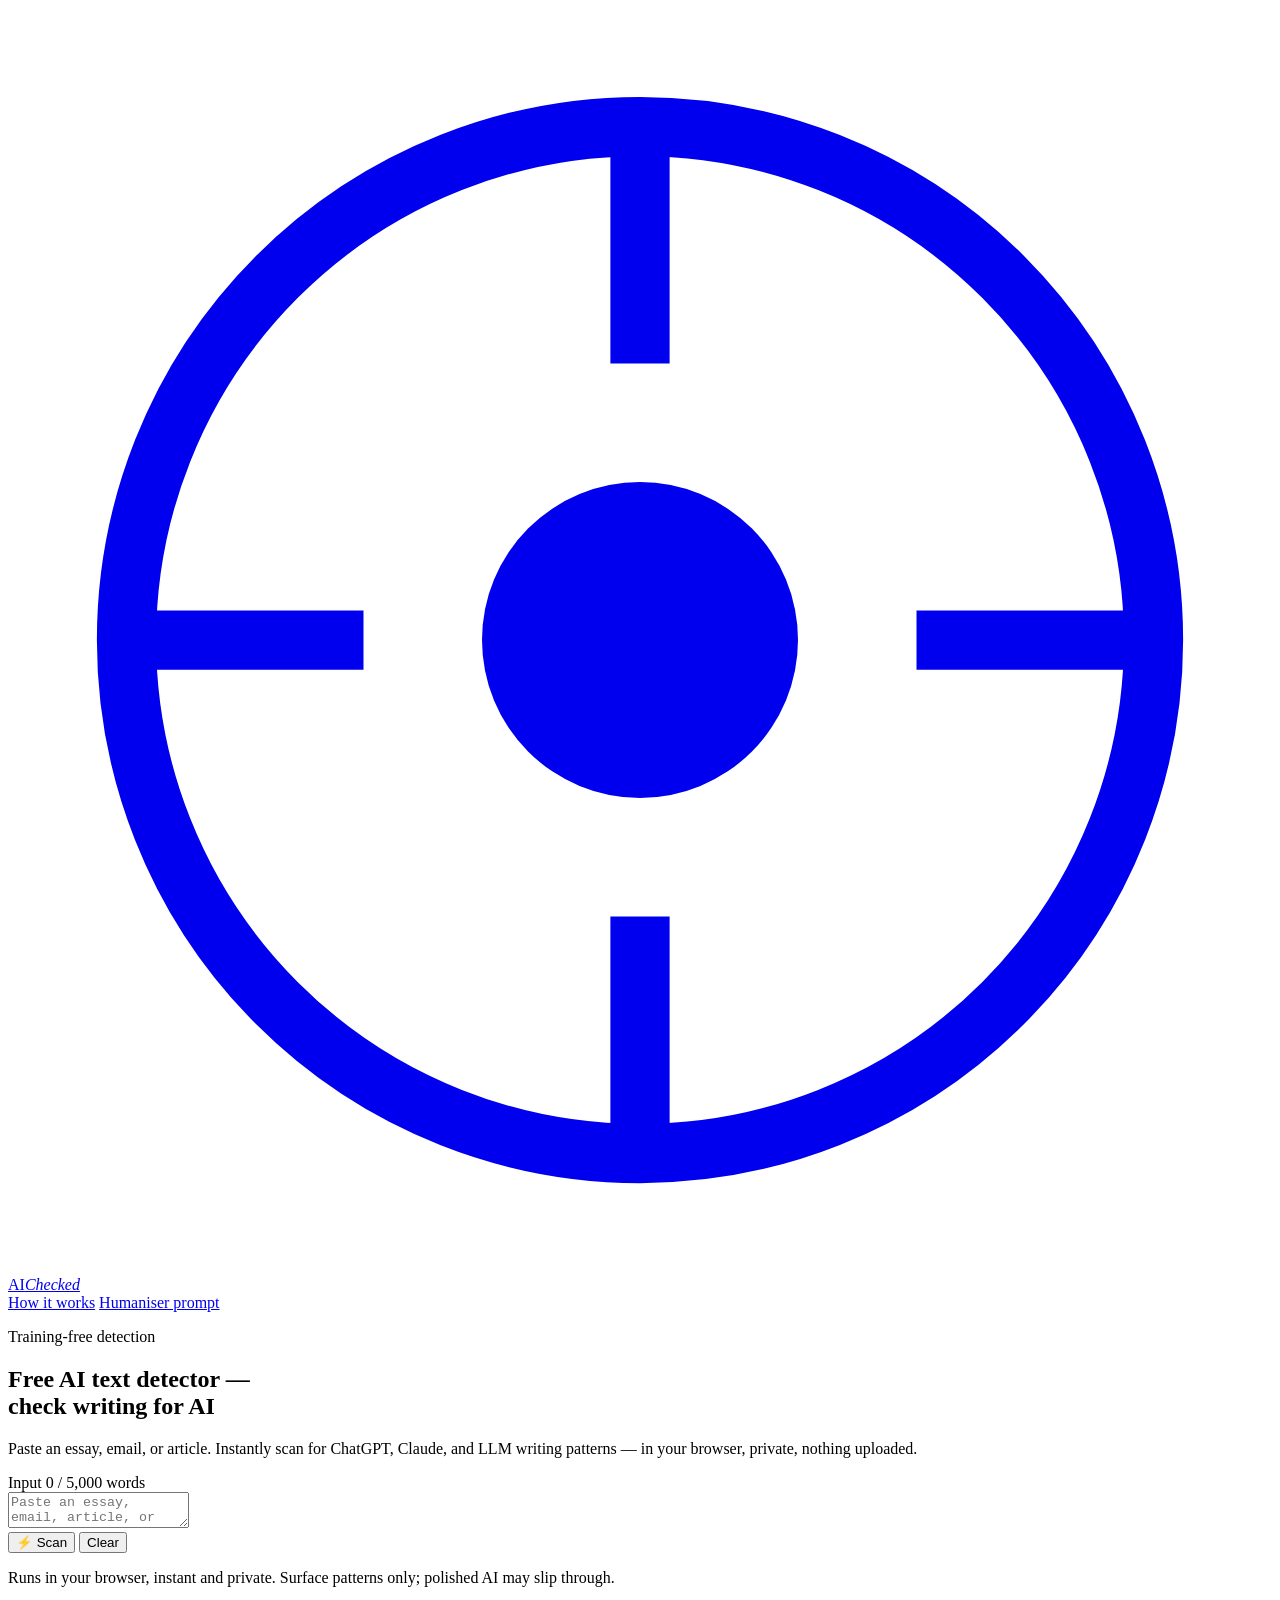
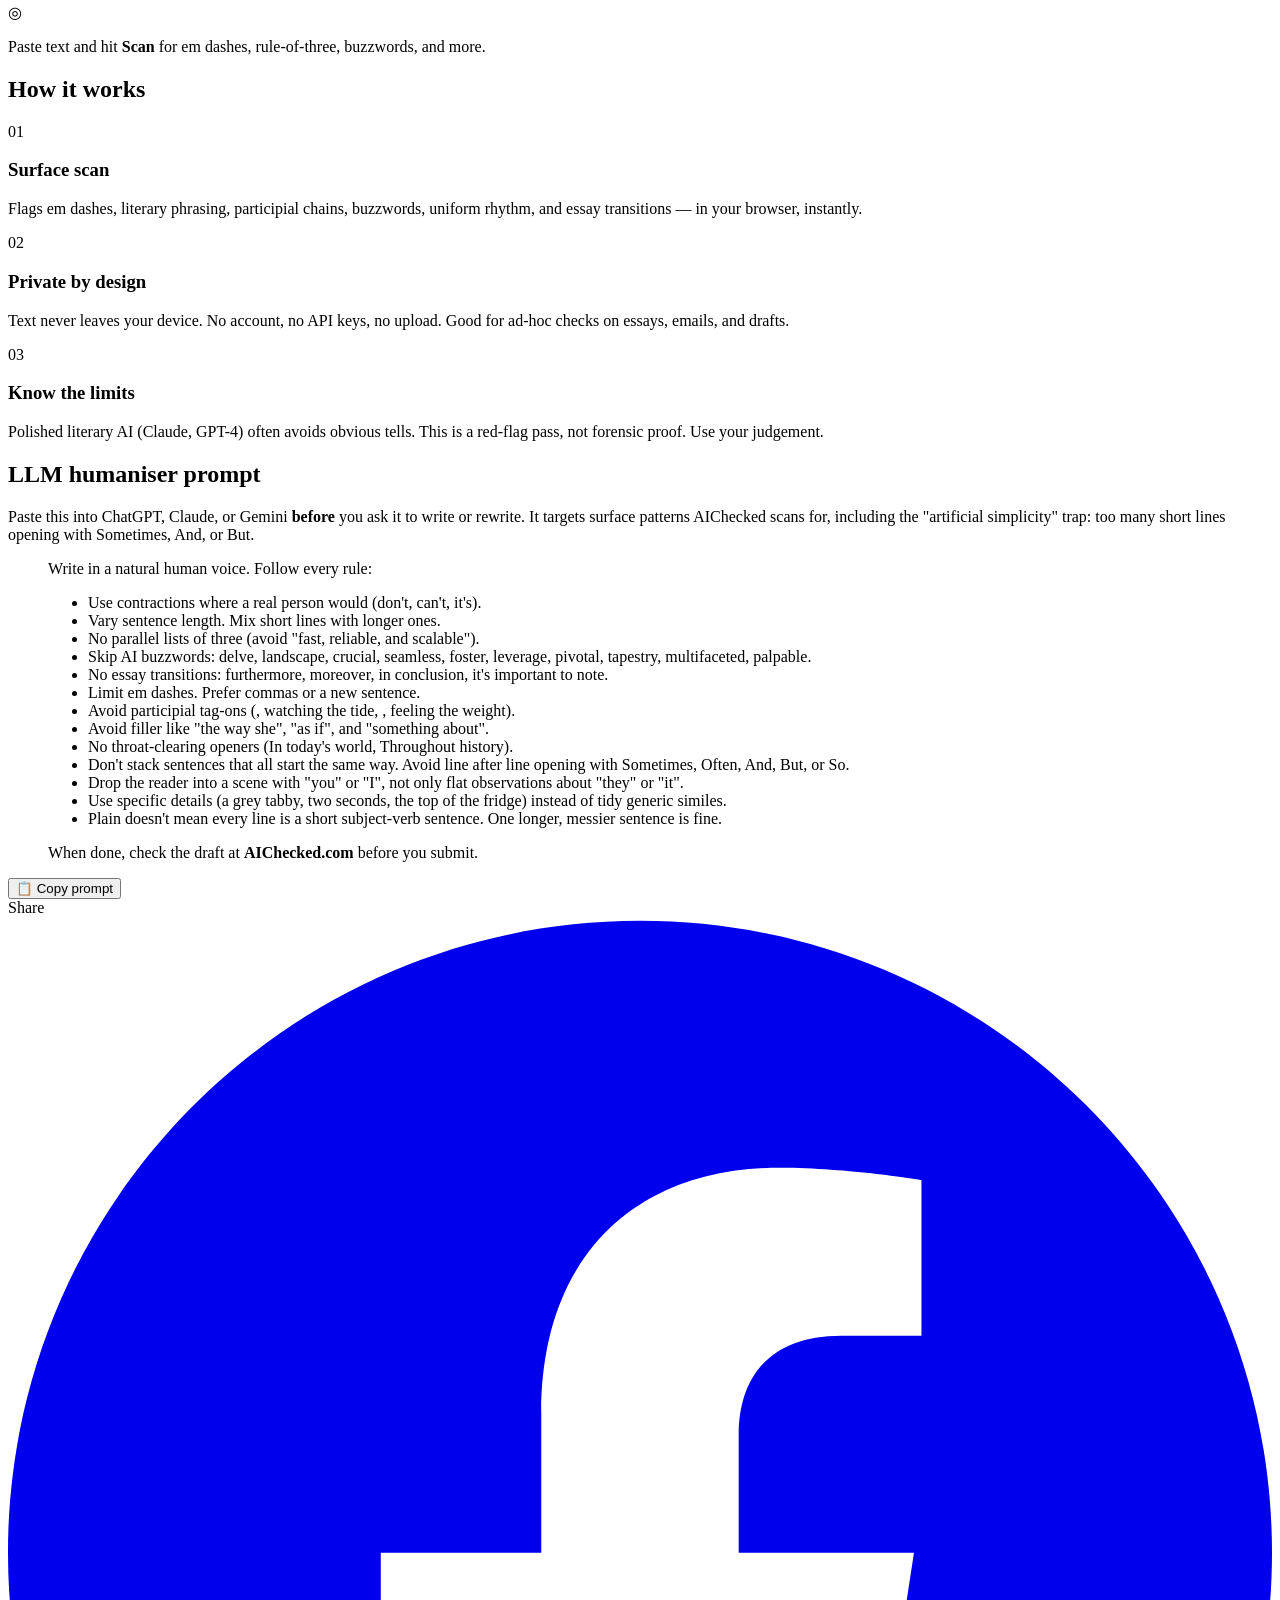
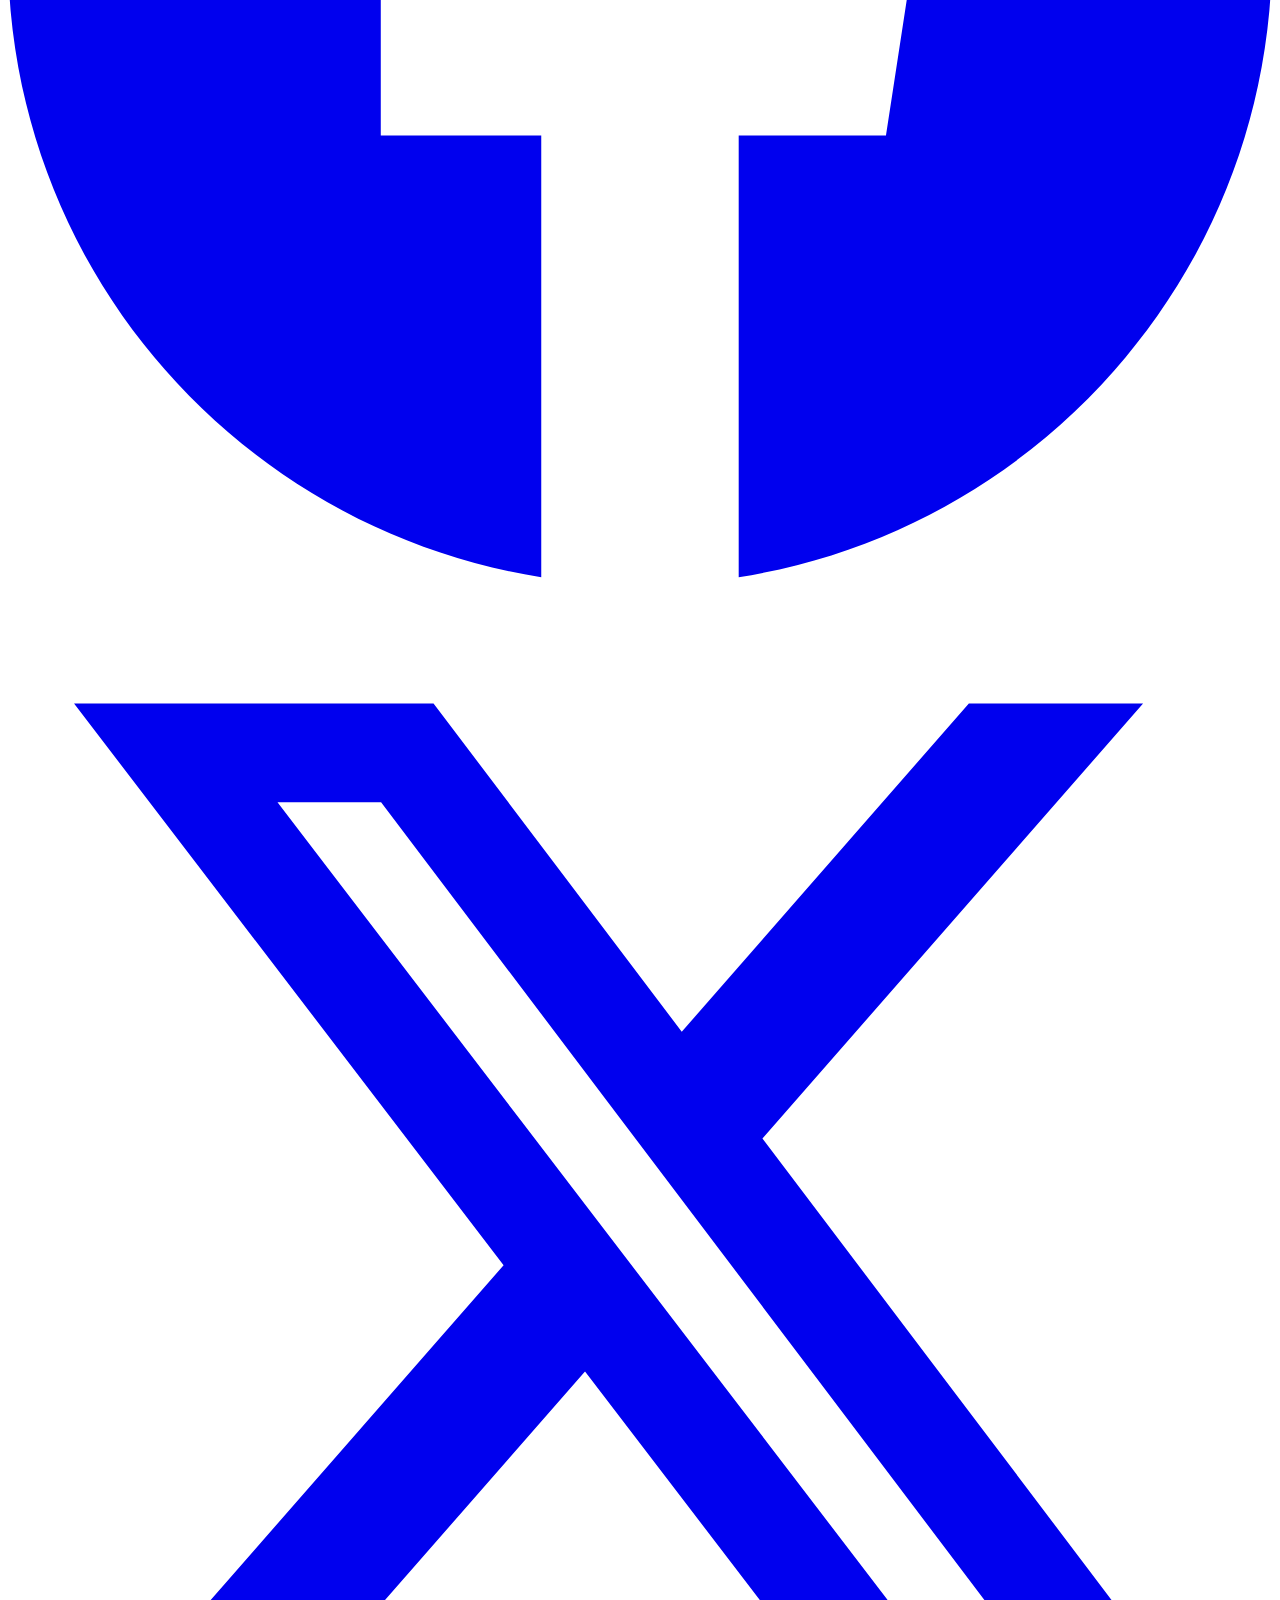
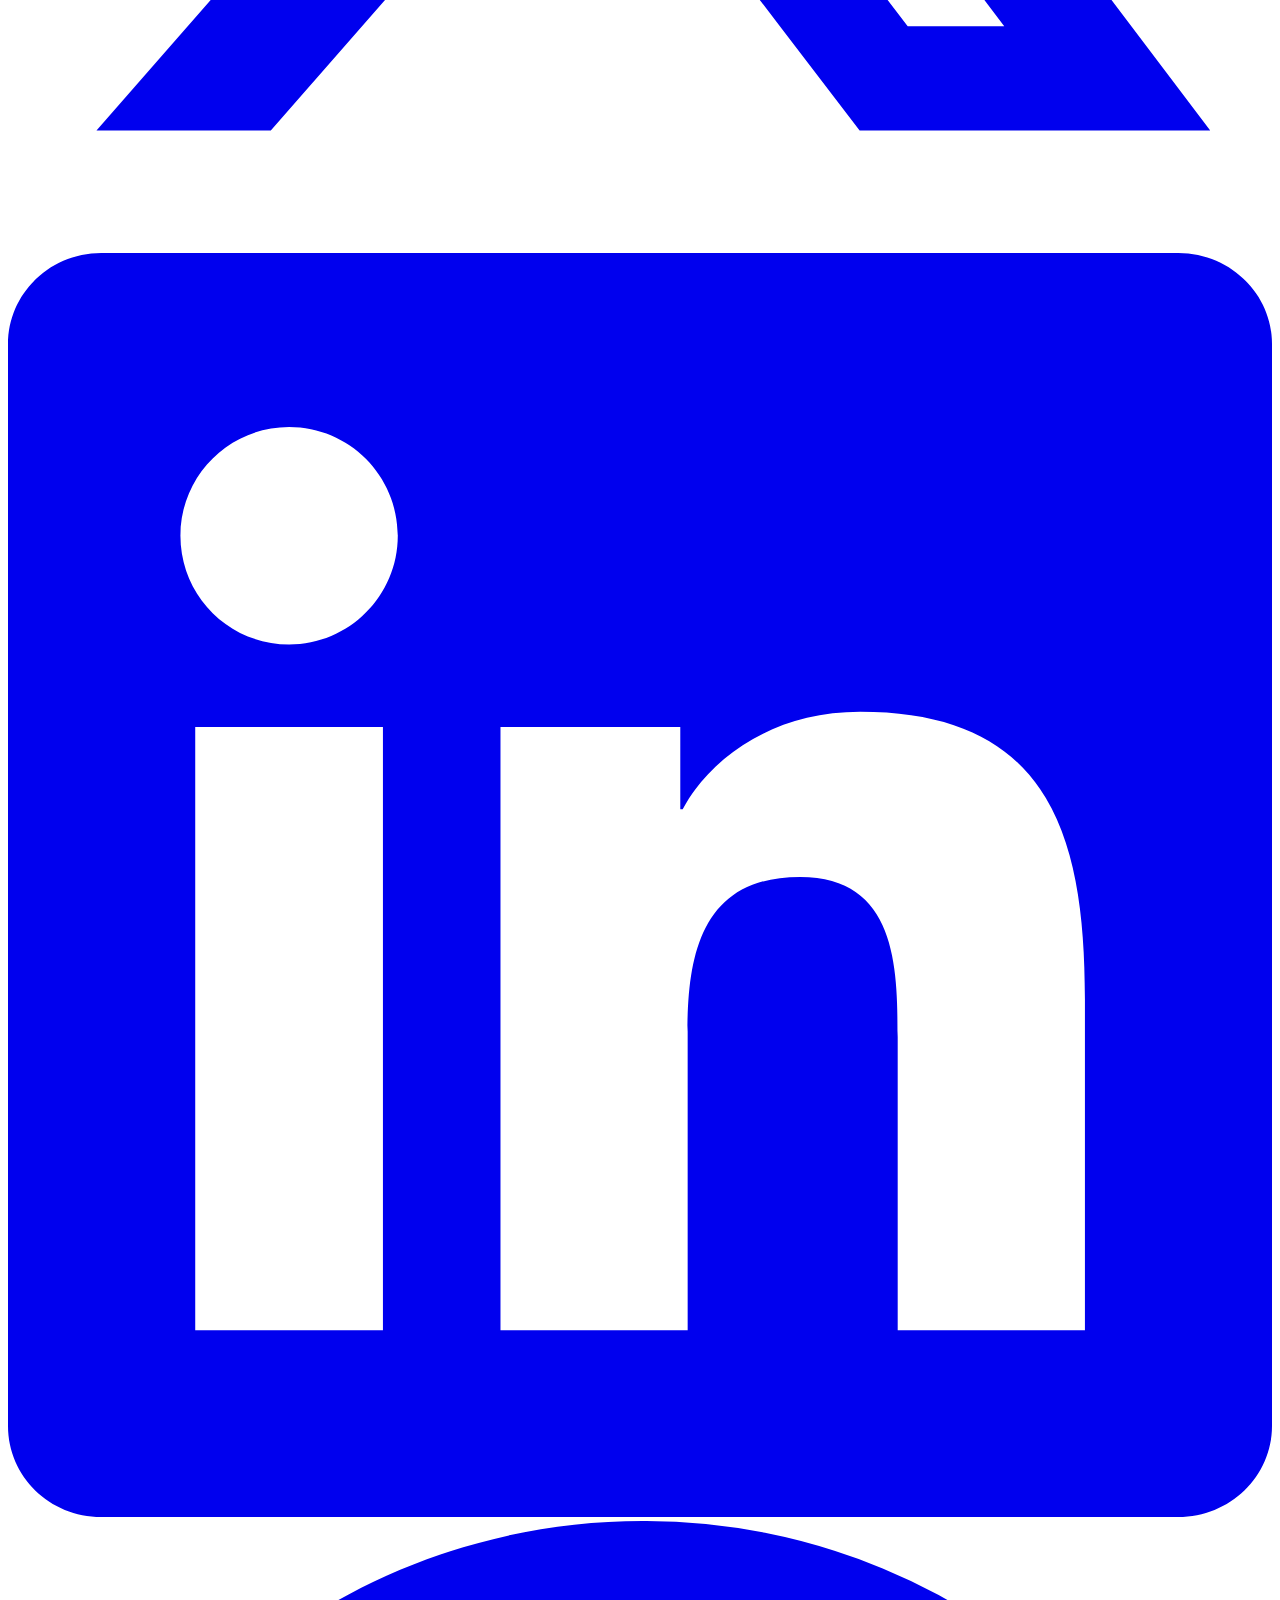
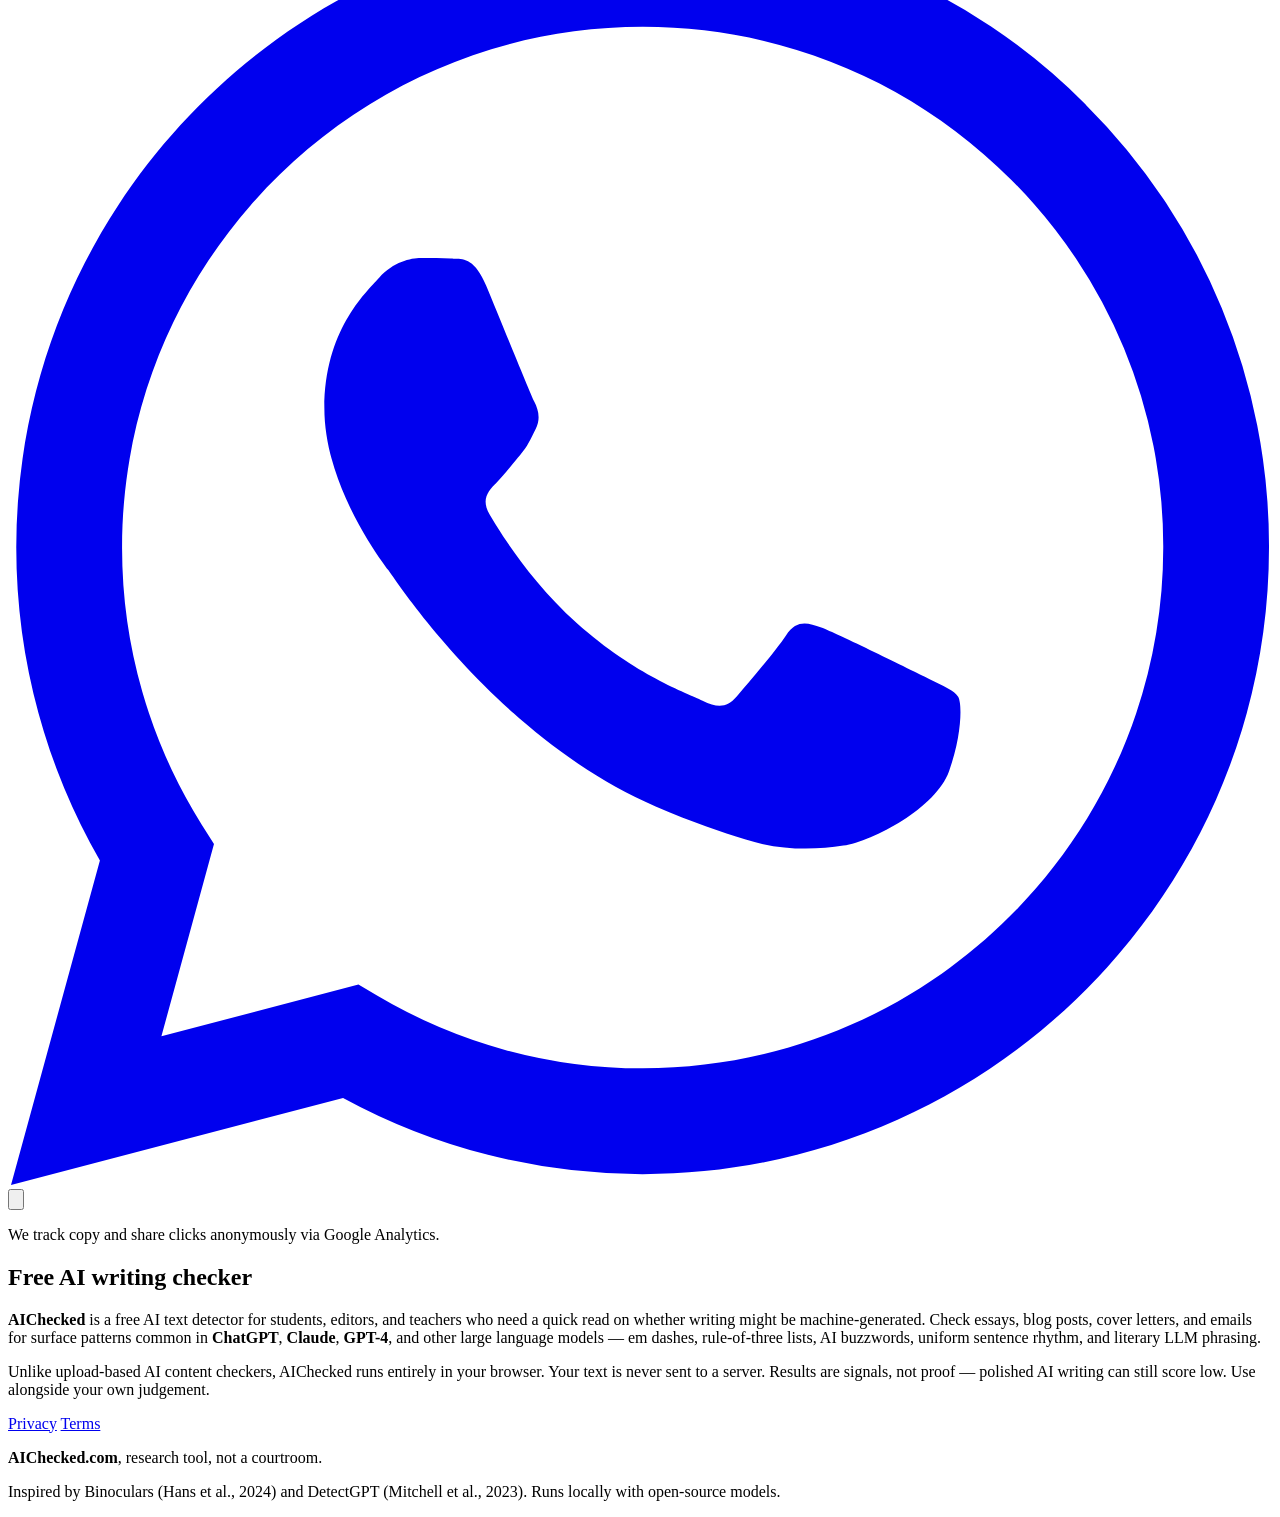
==== commit 737ef692: "Target artificial simplicity in humaniser prompt and scanner." ====
--- a/public/index.html
+++ b/public/index.html
@@ -189,7 +189,7 @@
         <h2>LLM humaniser prompt</h2>
         <p class="prompt-section__lead">
           Paste this into ChatGPT, Claude, or Gemini <strong>before</strong> you ask it to write or rewrite.
-          It targets the same surface patterns AIChecked scans for. Not foolproof, but it helps drafts read more human.
+          It targets surface patterns AIChecked scans for, including the "artificial simplicity" trap: too many short lines opening with Sometimes, And, or But.
         </p>
         <blockquote class="prompt-quote" id="humanizerPromptText">
           <p>Write in a natural human voice. Follow every rule:</p>
@@ -203,7 +203,10 @@
             <li>Avoid participial tag-ons (, watching the tide, , feeling the weight).</li>
             <li>Avoid filler like "the way she", "as if", and "something about".</li>
             <li>No throat-clearing openers (In today's world, Throughout history).</li>
-            <li>Write plainly. Slightly imperfect beats over-polished.</li>
+            <li>Don't stack sentences that all start the same way. Avoid line after line opening with Sometimes, Often, And, But, or So.</li>
+            <li>Drop the reader into a scene with "you" or "I", not only flat observations about "they" or "it".</li>
+            <li>Use specific details (a grey tabby, two seconds, the top of the fridge) instead of tidy generic similes.</li>
+            <li>Plain doesn't mean every line is a short subject-verb sentence. One longer, messier sentence is fine.</li>
           </ul>
           <p>When done, check the draft at <strong>AIChecked.com</strong> before you submit.</p>
         </blockquote>
@@ -263,6 +266,6 @@
     <p class="footer__fine">Inspired by Binoculars (Hans et al., 2024) and DetectGPT (Mitchell et al., 2023). Runs locally with open-source models.</p>
   </footer>
 
-  <script src="/js/app.js?v=10" type="module"></script>
+  <script src="/js/app.js?v=11" type="module"></script>
 </body>
 </html>
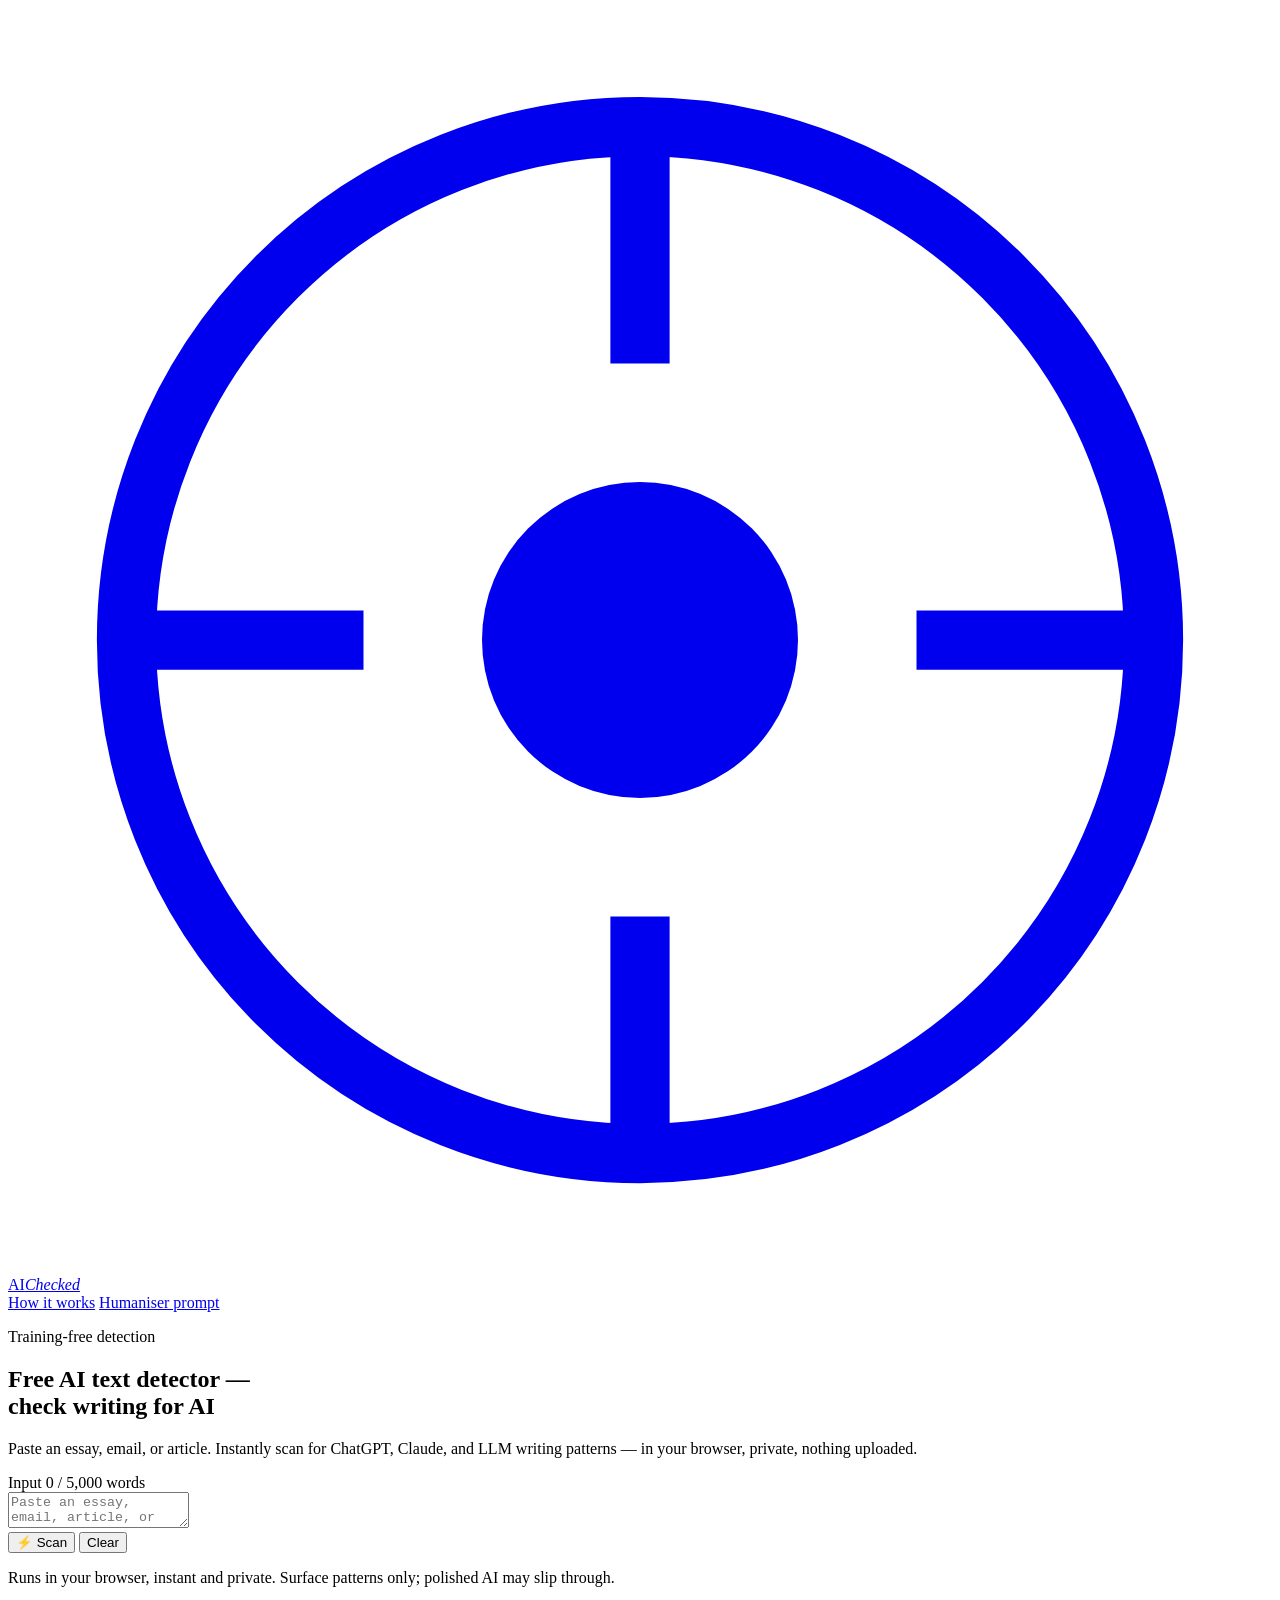
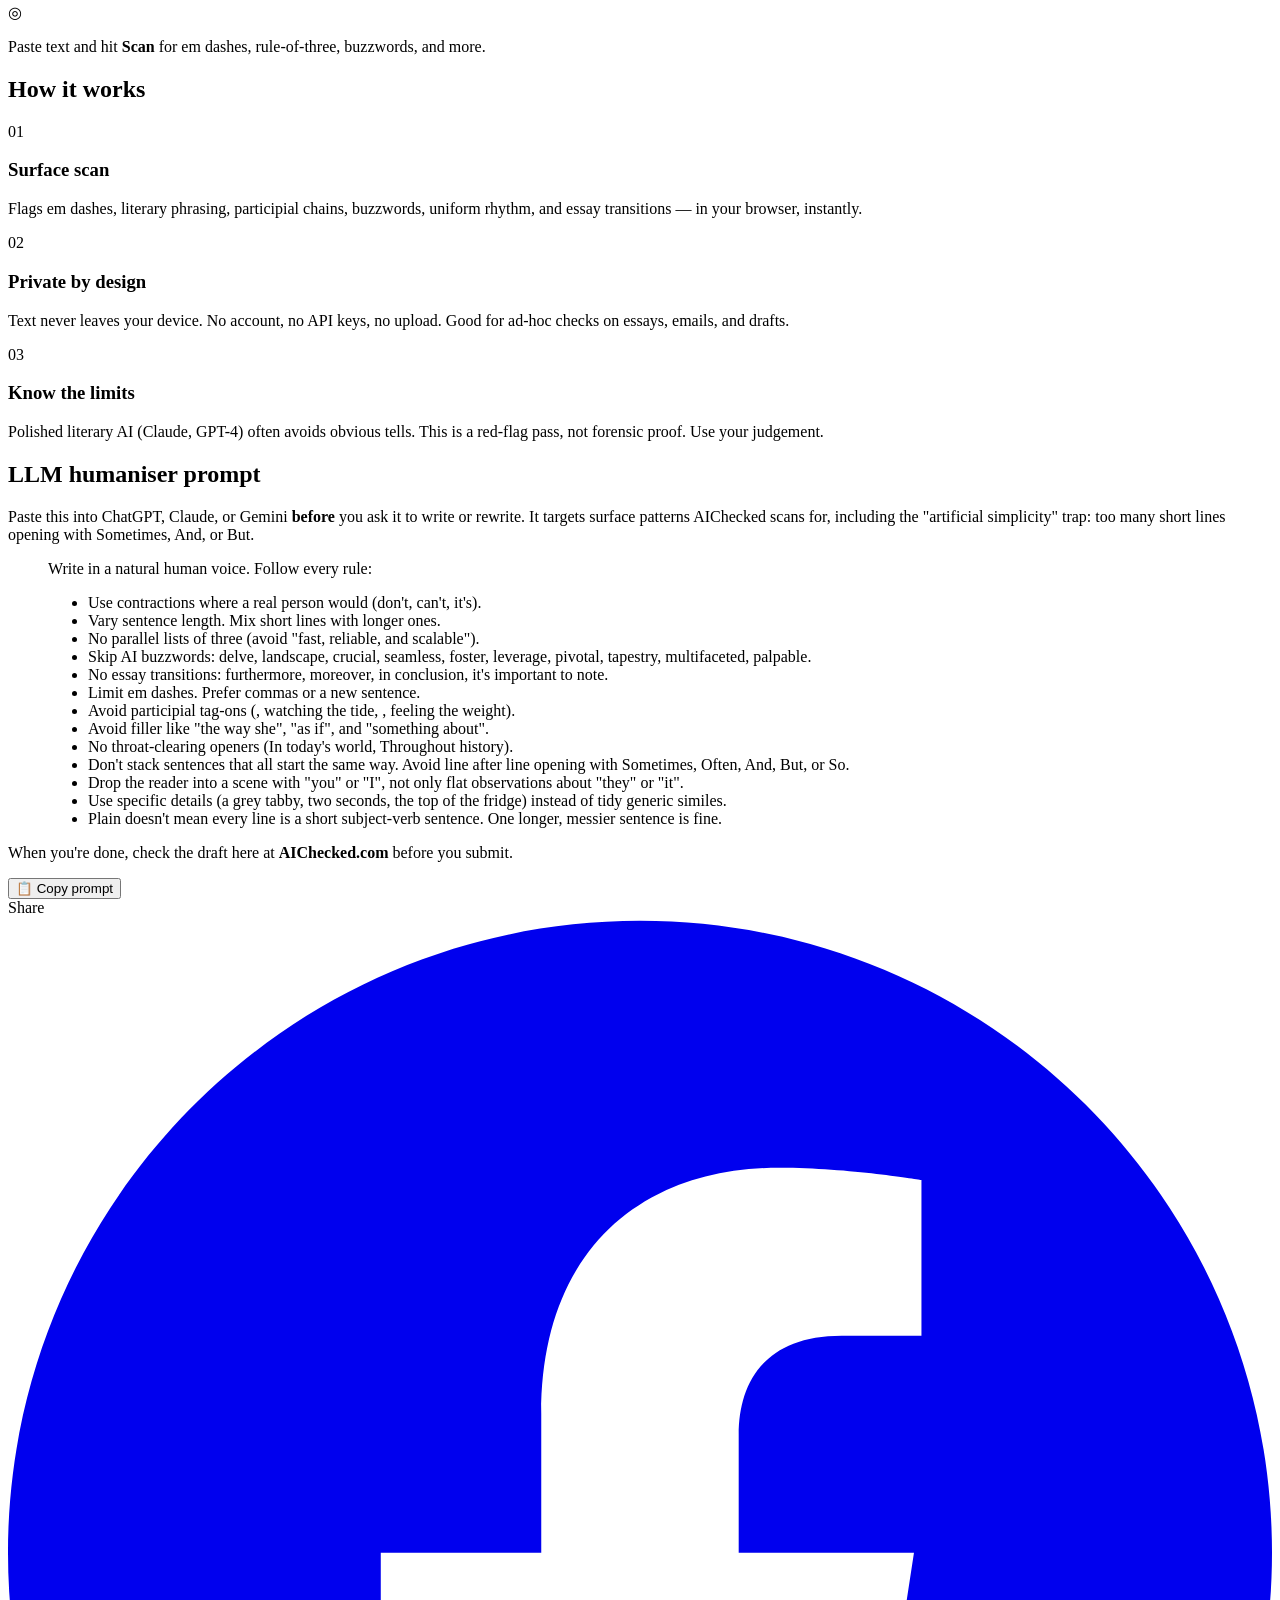
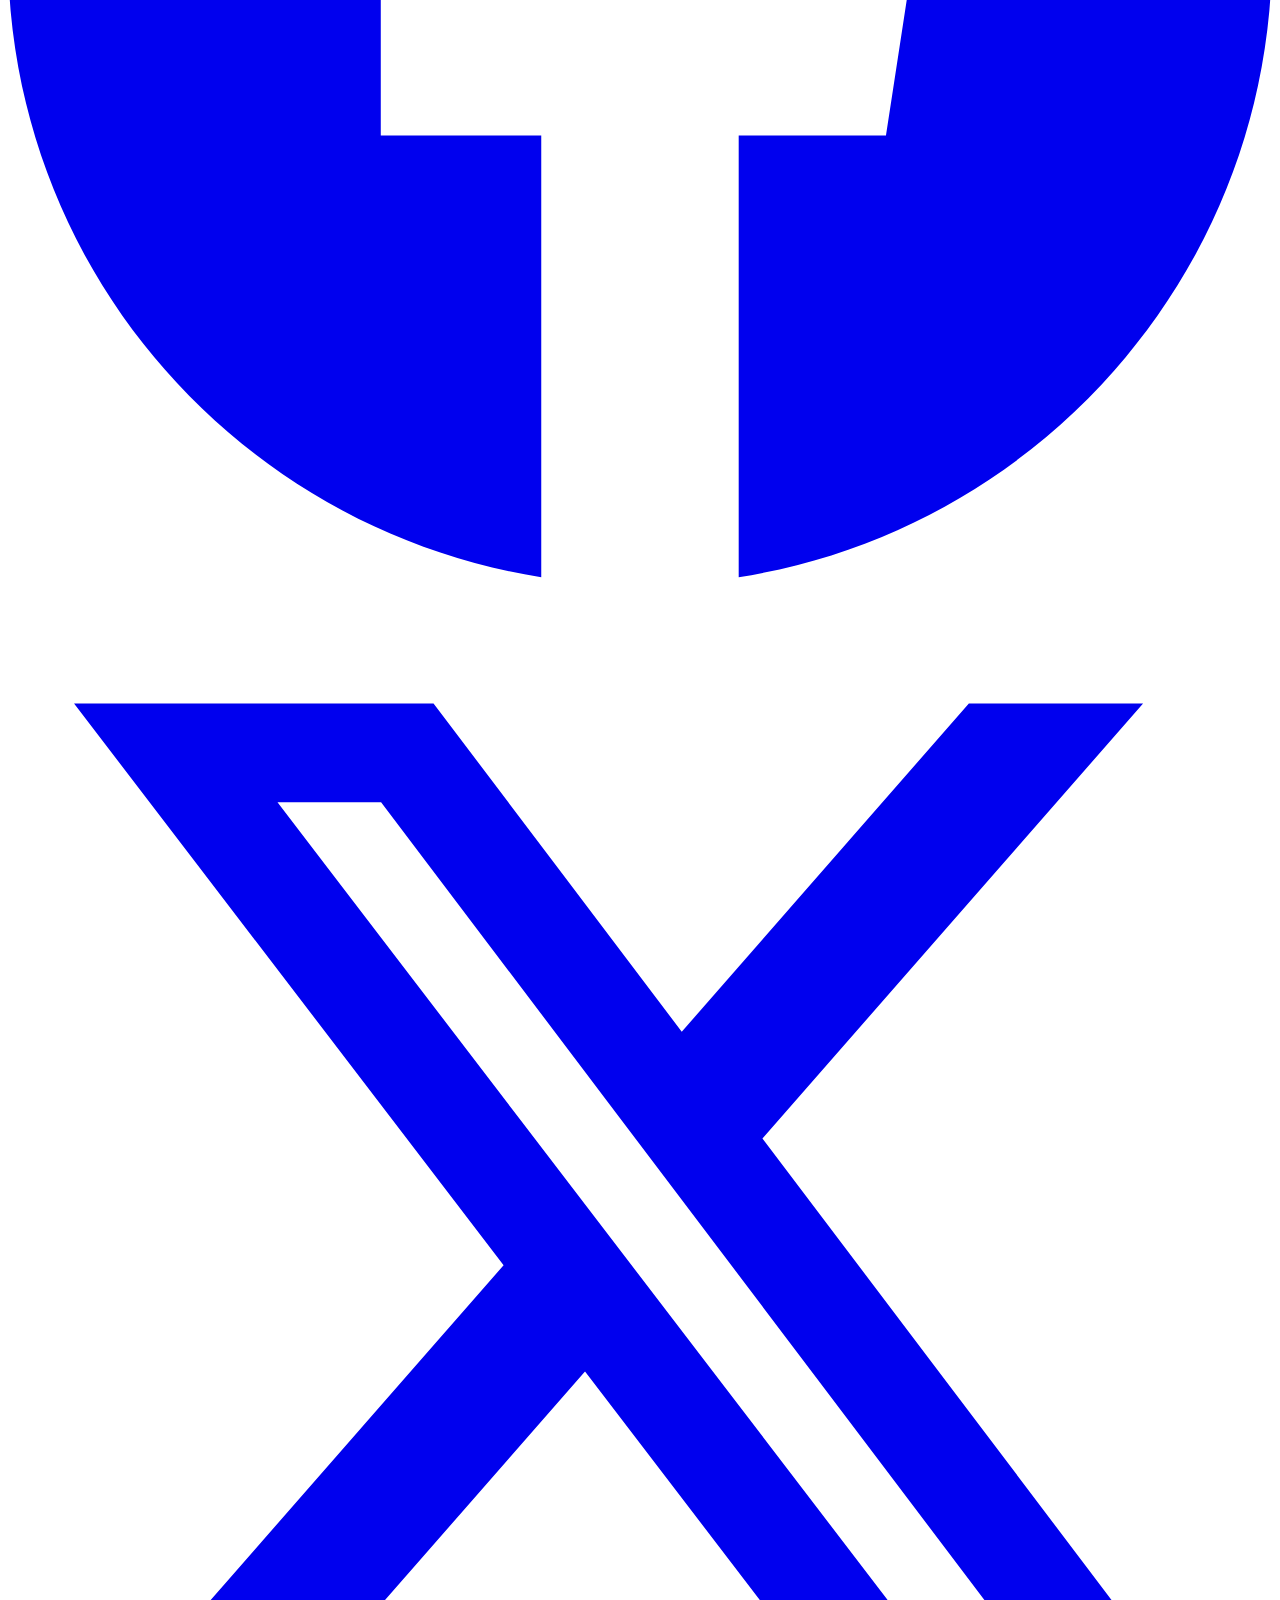
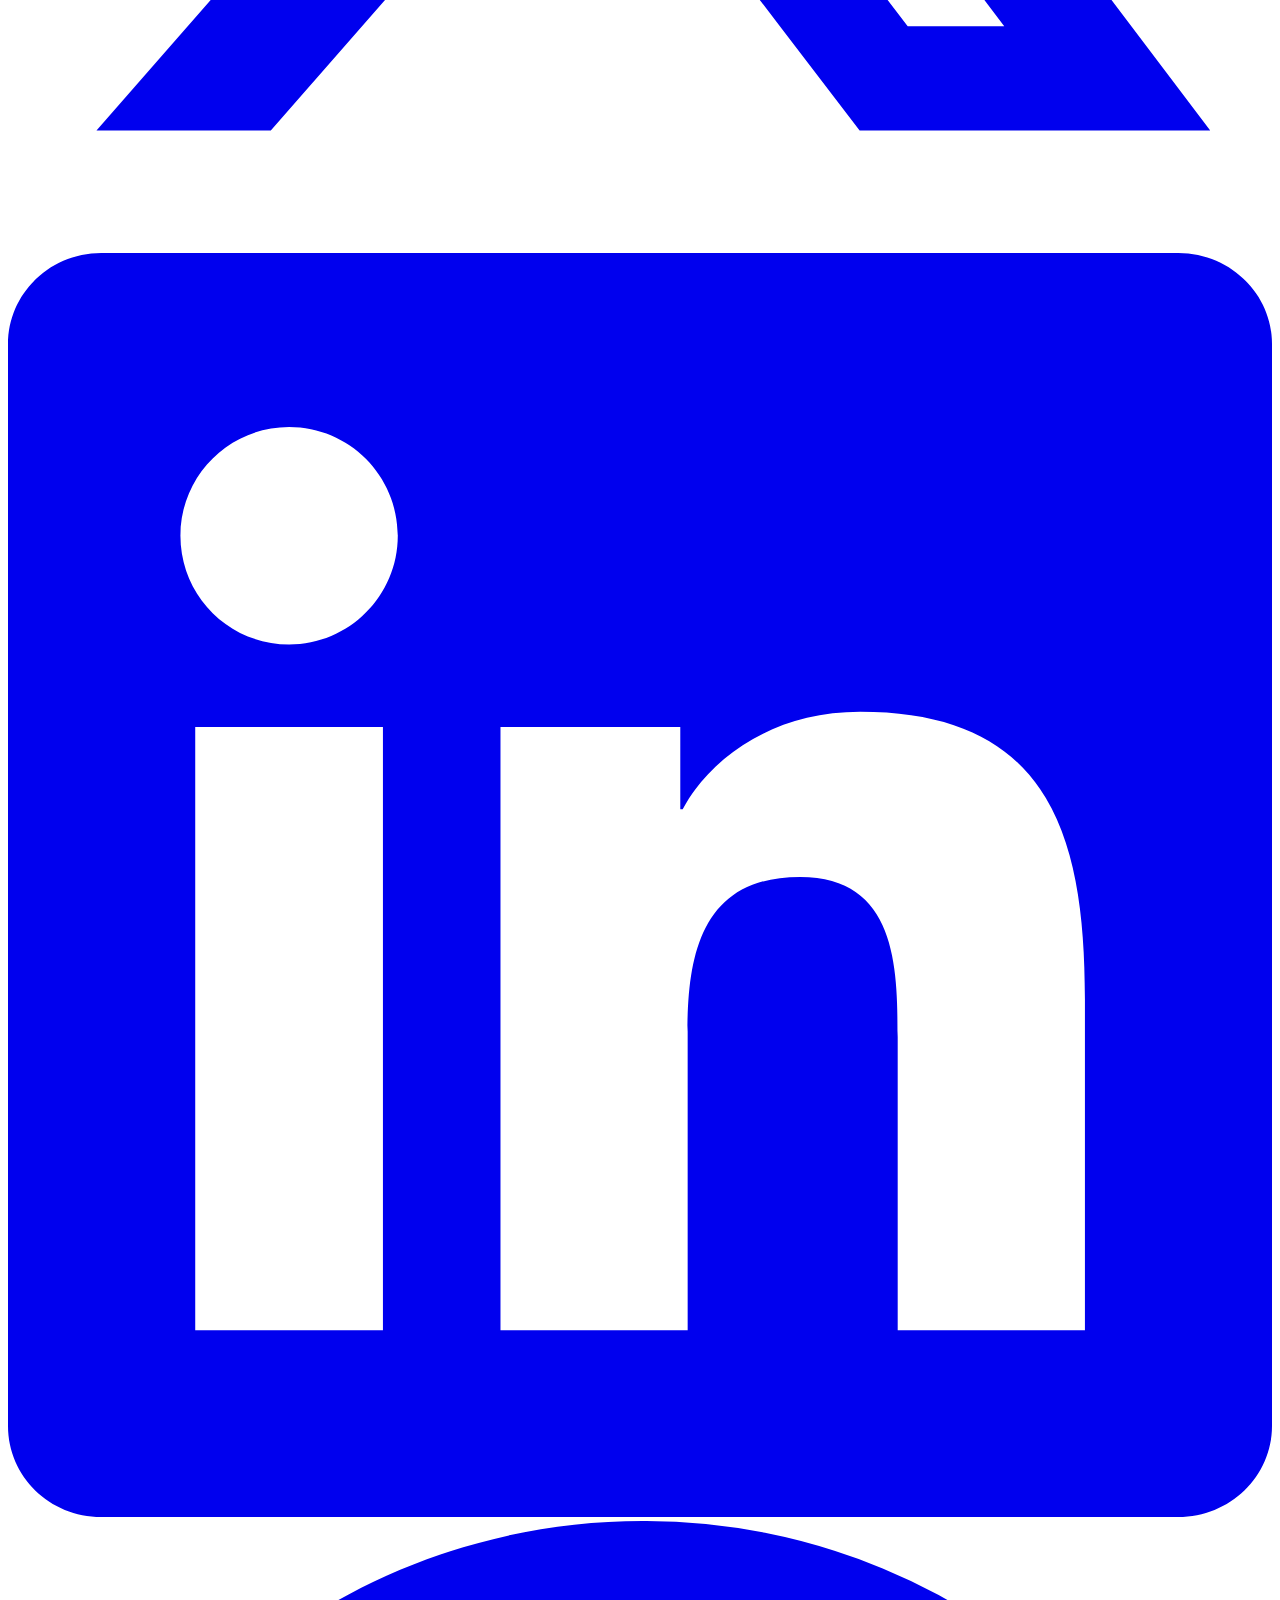
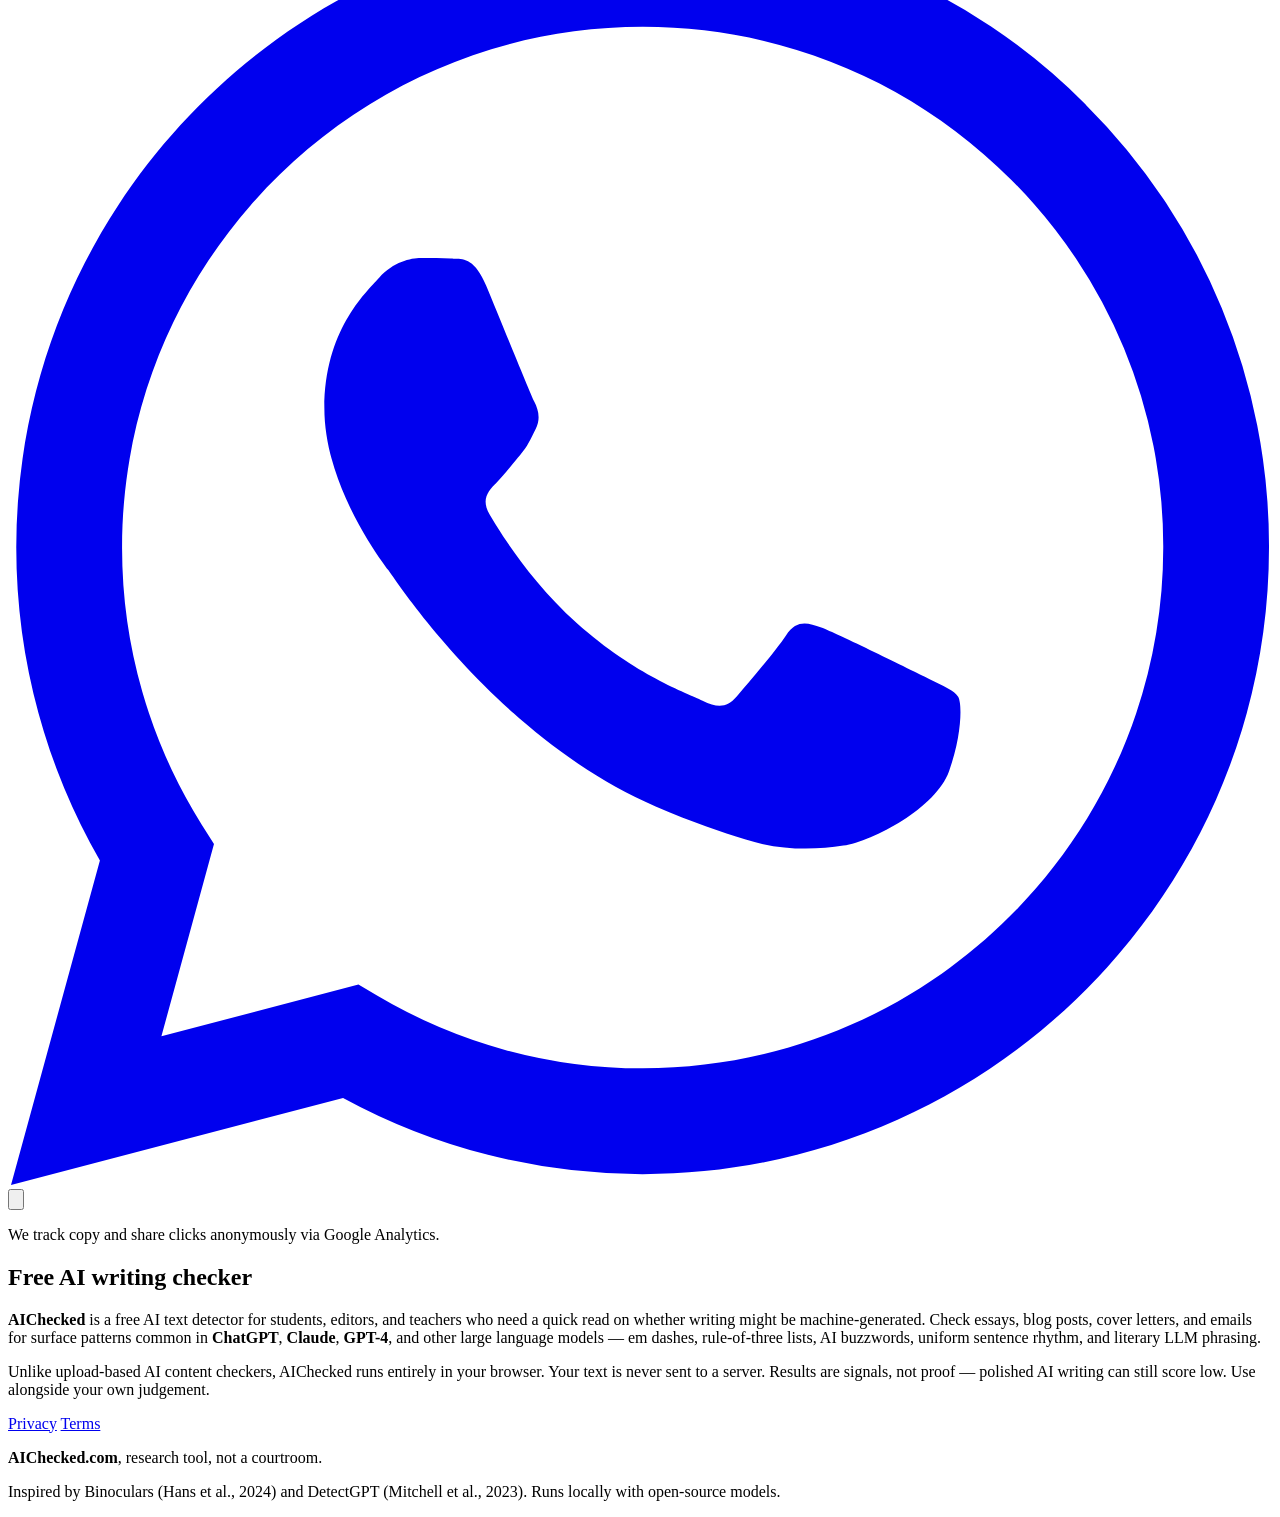
==== commit dcd3aa83: "Remove AIChecked reminder from copied humaniser prompt." ====
--- a/public/index.html
+++ b/public/index.html
@@ -208,8 +208,8 @@
             <li>Use specific details (a grey tabby, two seconds, the top of the fridge) instead of tidy generic similes.</li>
             <li>Plain doesn't mean every line is a short subject-verb sentence. One longer, messier sentence is fine.</li>
           </ul>
-          <p>When done, check the draft at <strong>AIChecked.com</strong> before you submit.</p>
         </blockquote>
+        <p class="prompt-section__note">When you're done, check the draft here at <strong>AIChecked.com</strong> before you submit.</p>
         <div class="prompt-section__actions">
           <button type="button" class="btn btn--primary" id="btnCopyPrompt">
             <span class="btn__icon">📋</span> Copy prompt
@@ -266,6 +266,6 @@
     <p class="footer__fine">Inspired by Binoculars (Hans et al., 2024) and DetectGPT (Mitchell et al., 2023). Runs locally with open-source models.</p>
   </footer>
 
-  <script src="/js/app.js?v=11" type="module"></script>
+  <script src="/js/app.js?v=12" type="module"></script>
 </body>
 </html>
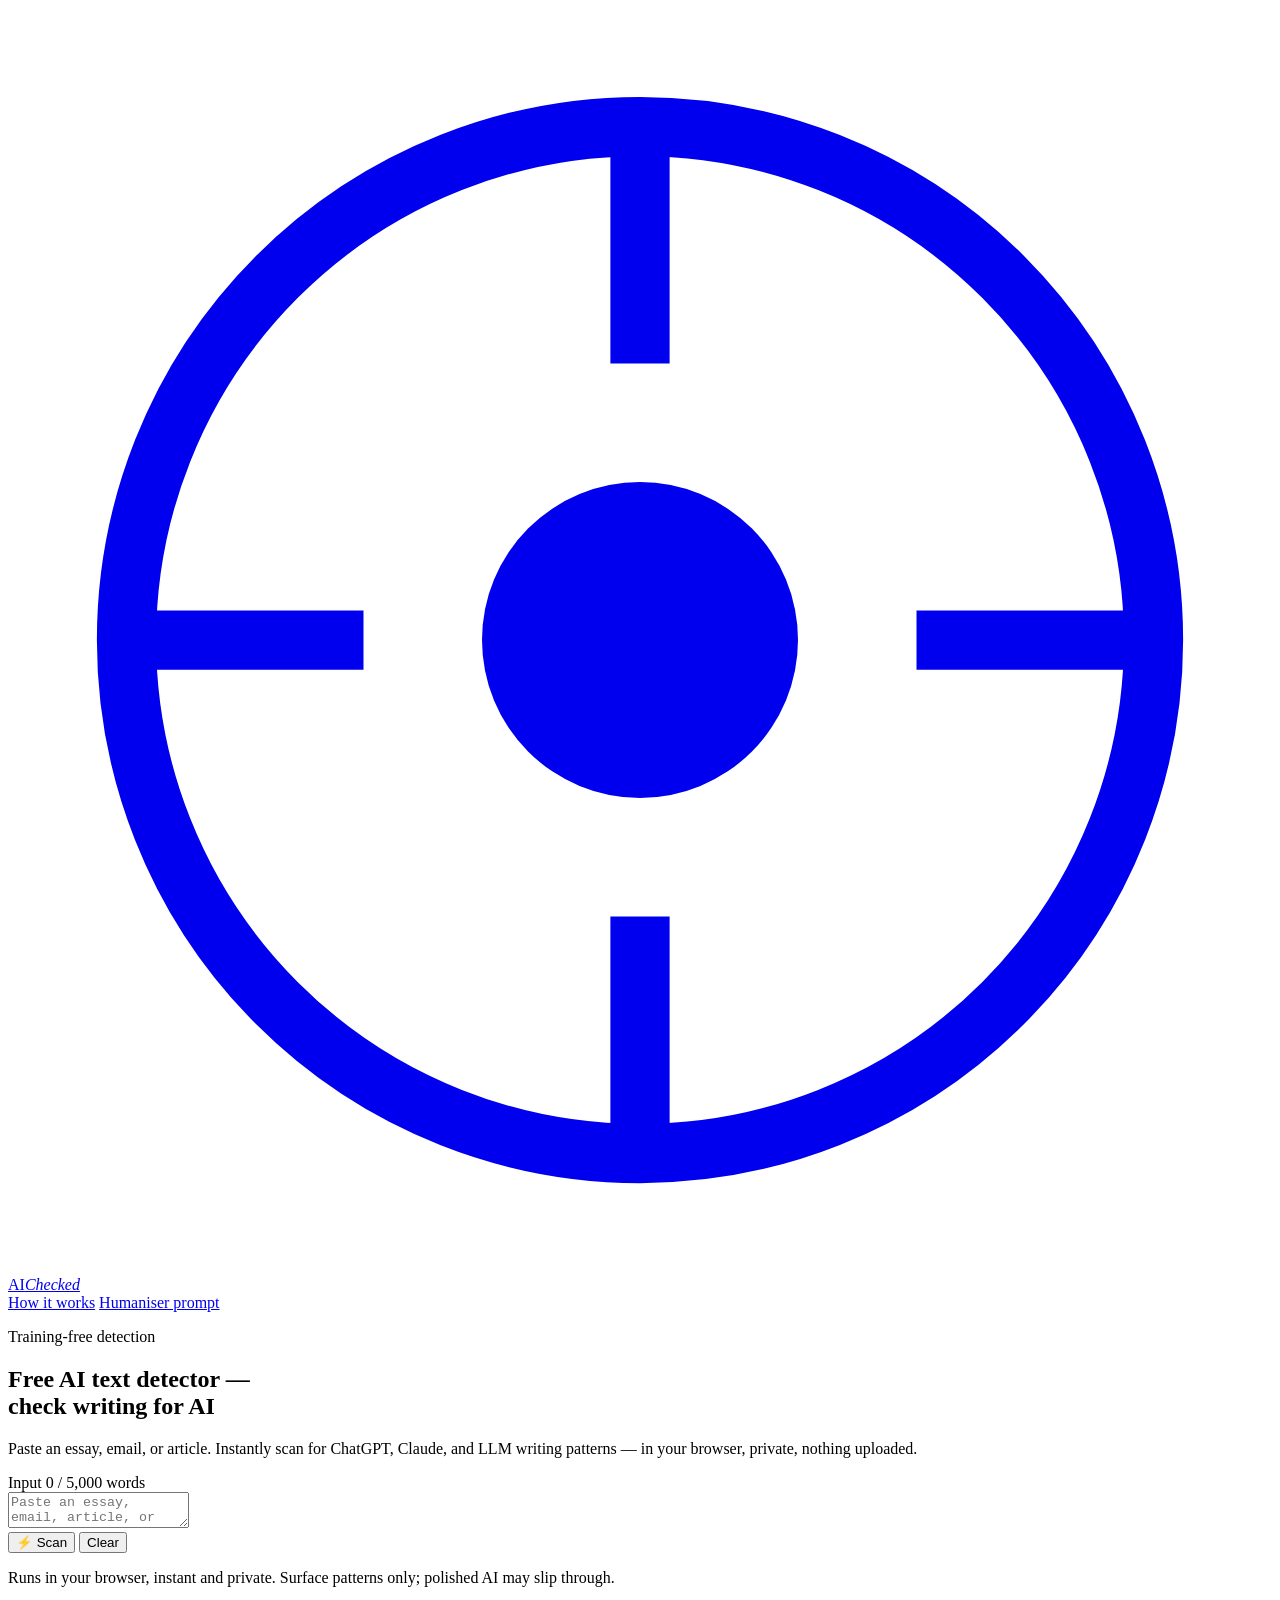
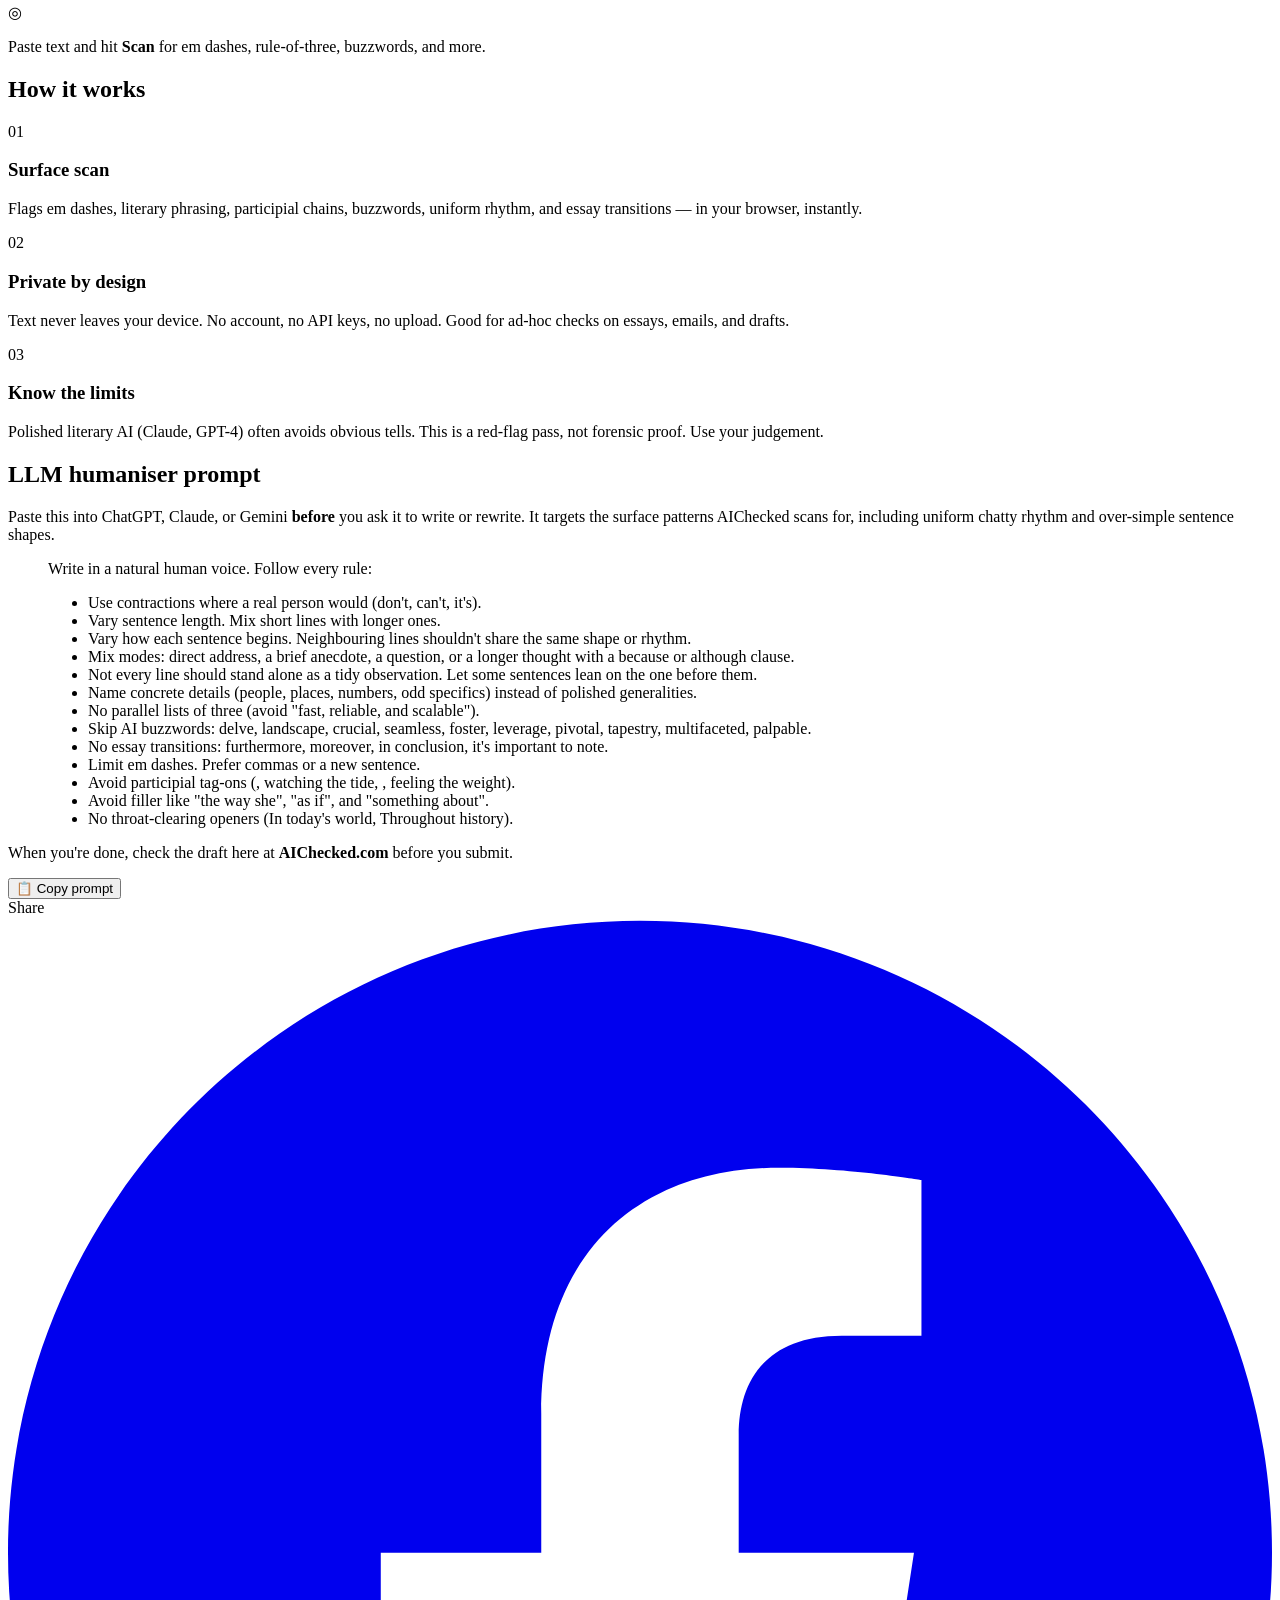
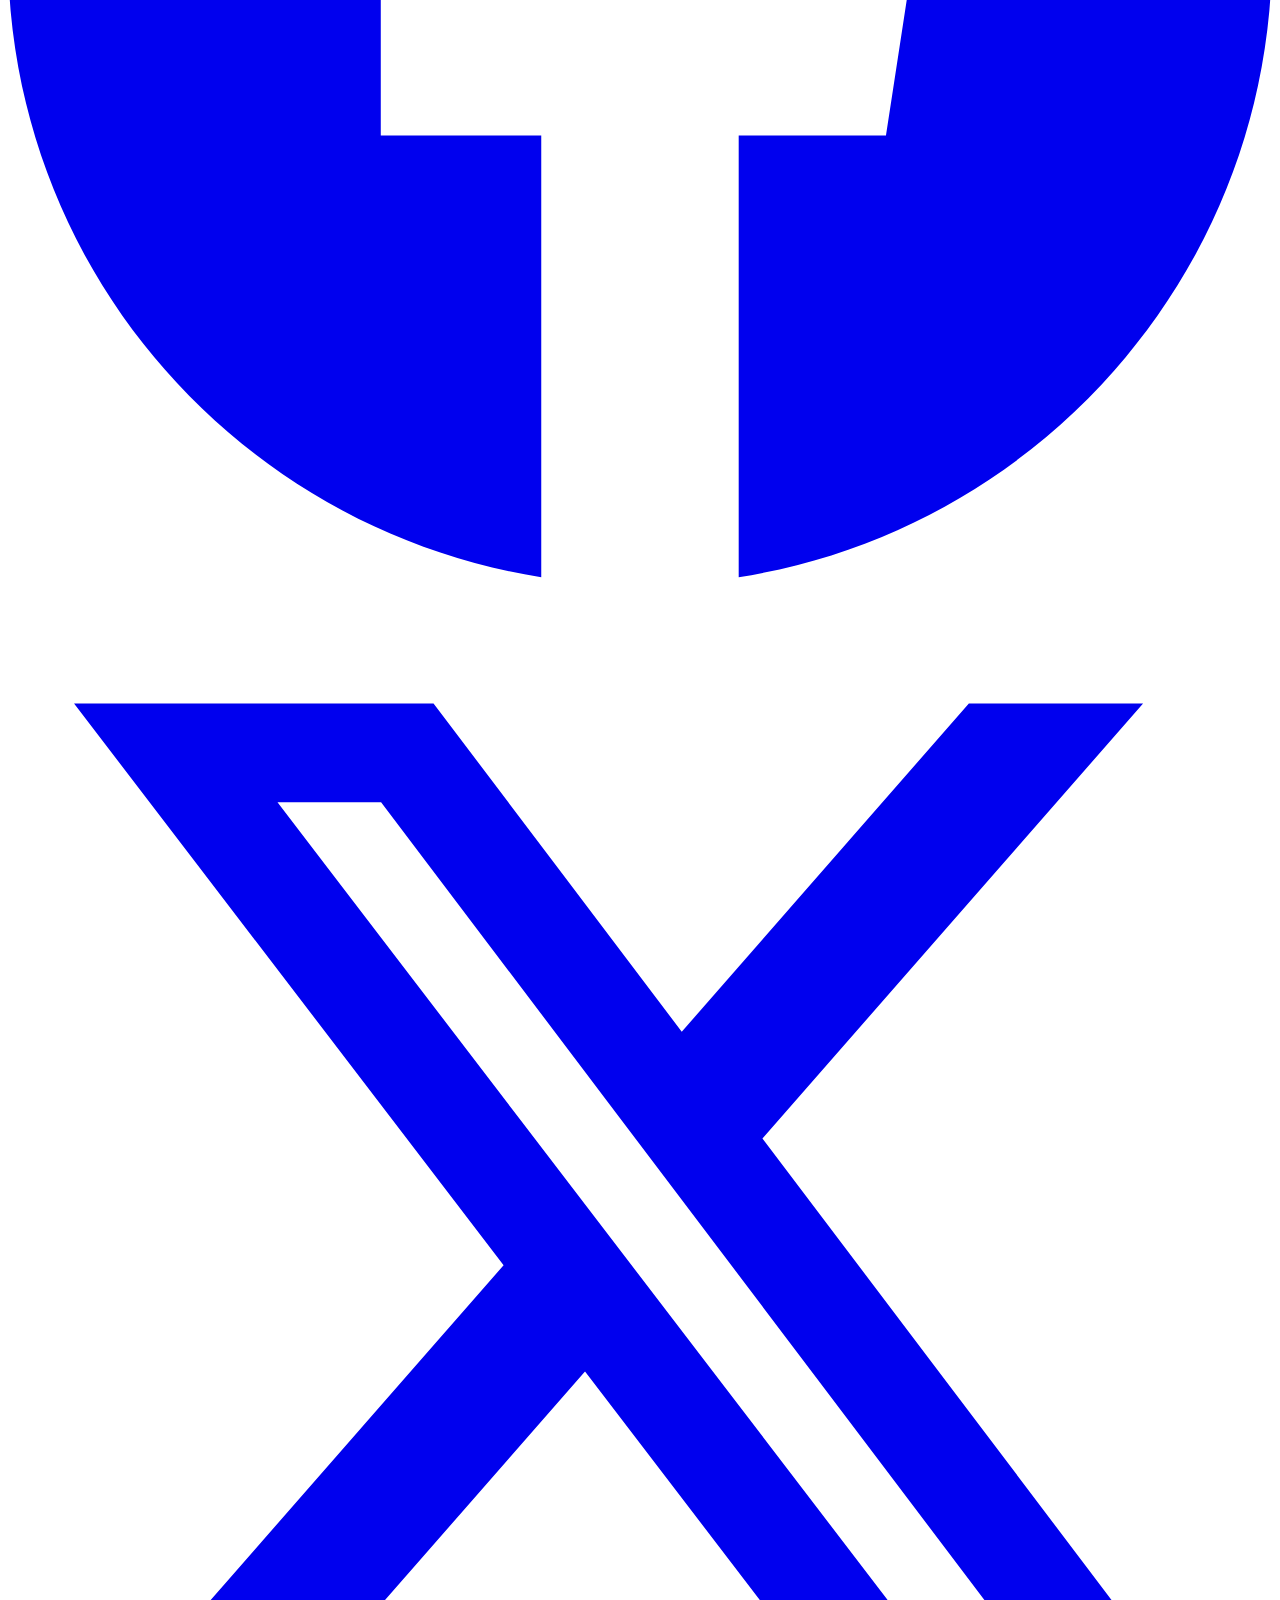
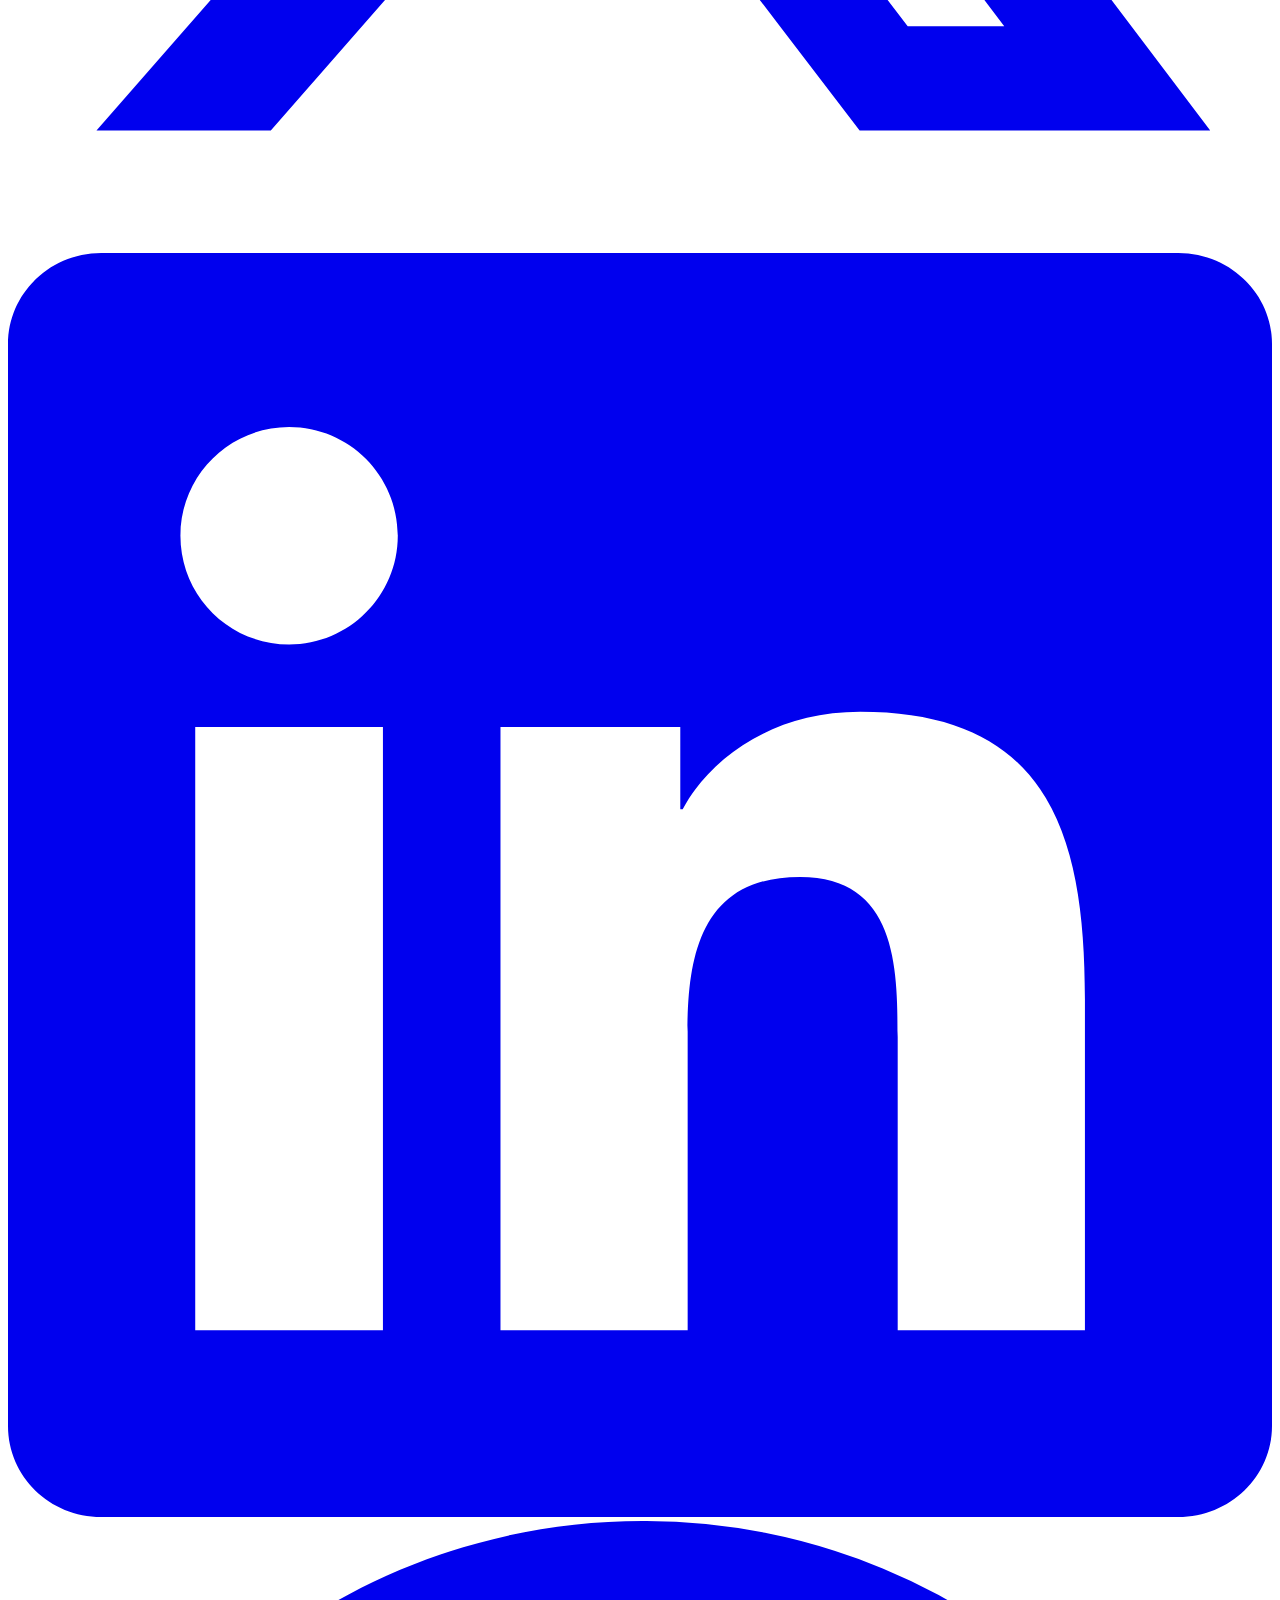
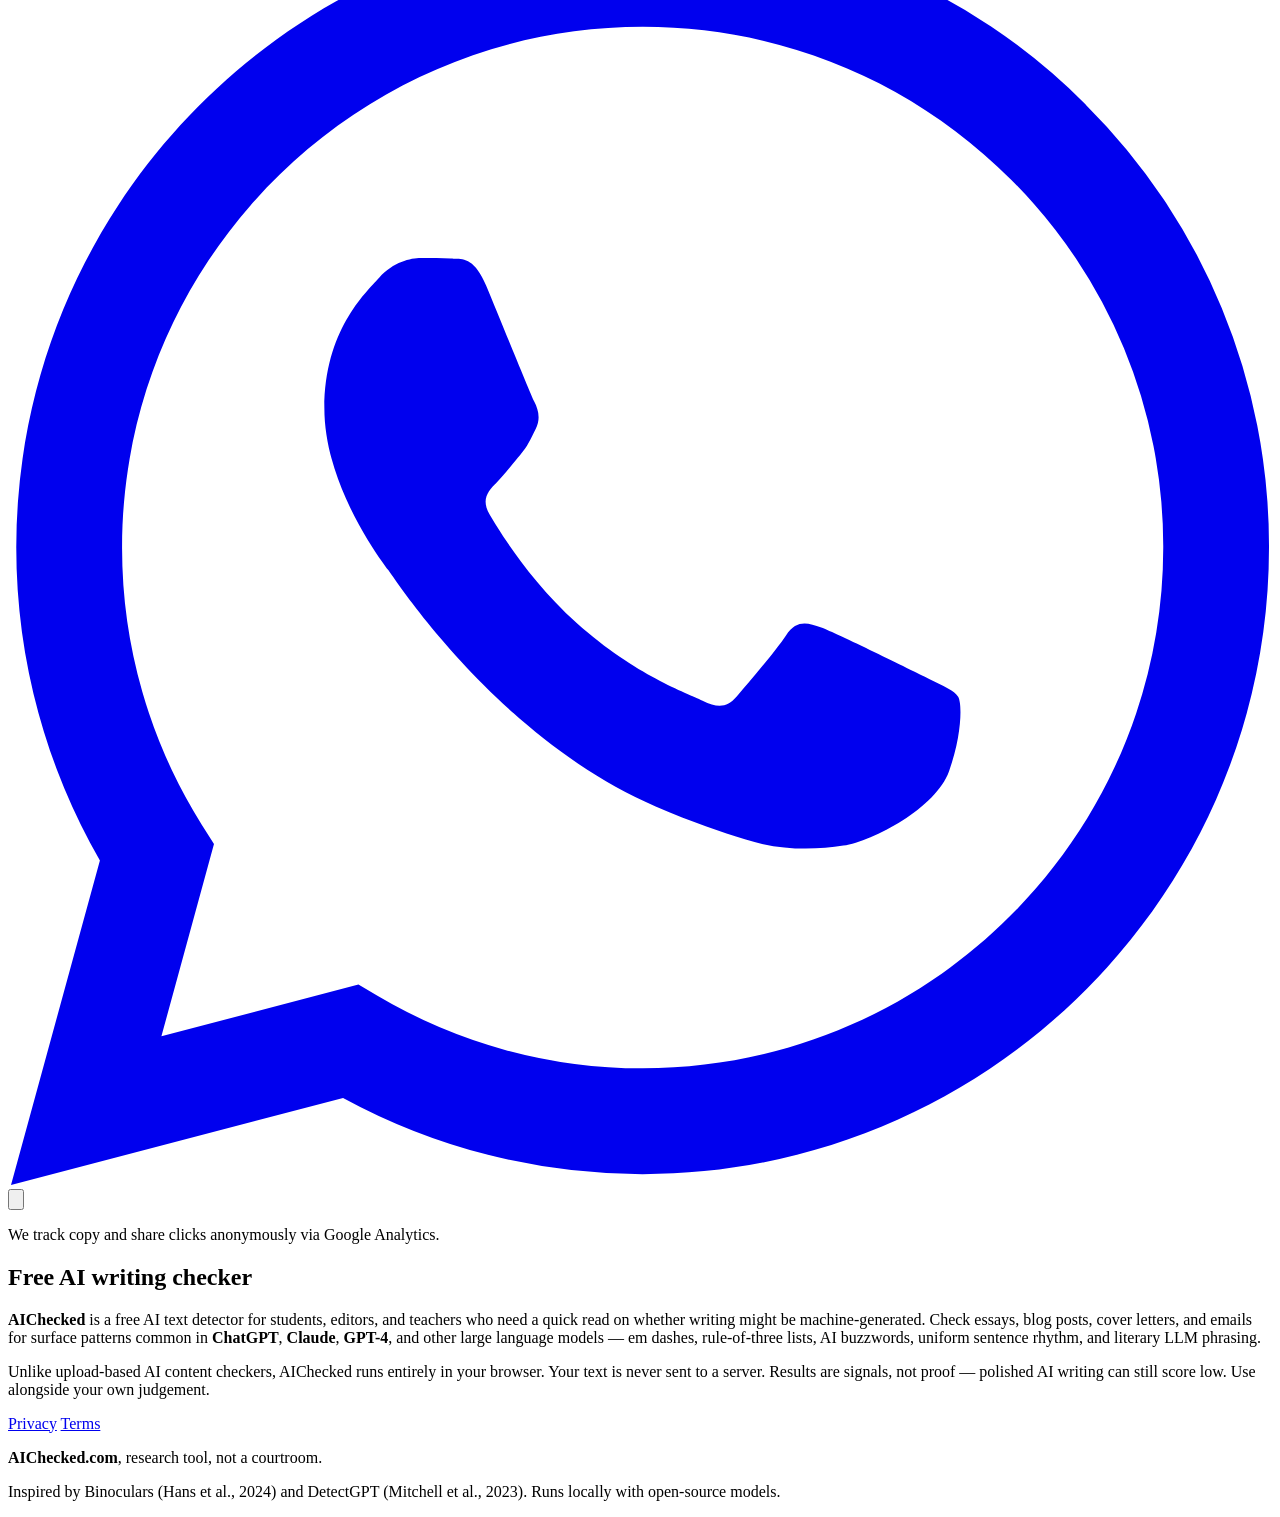
==== commit eb15bdd7: "Broaden artificial simplicity detection and principle-based humaniser rules." ====
--- a/public/index.html
+++ b/public/index.html
@@ -189,13 +189,17 @@
         <h2>LLM humaniser prompt</h2>
         <p class="prompt-section__lead">
           Paste this into ChatGPT, Claude, or Gemini <strong>before</strong> you ask it to write or rewrite.
-          It targets surface patterns AIChecked scans for, including the "artificial simplicity" trap: too many short lines opening with Sometimes, And, or But.
+          It targets the surface patterns AIChecked scans for, including uniform chatty rhythm and over-simple sentence shapes.
         </p>
         <blockquote class="prompt-quote" id="humanizerPromptText">
           <p>Write in a natural human voice. Follow every rule:</p>
           <ul>
             <li>Use contractions where a real person would (don't, can't, it's).</li>
             <li>Vary sentence length. Mix short lines with longer ones.</li>
+            <li>Vary how each sentence begins. Neighbouring lines shouldn't share the same shape or rhythm.</li>
+            <li>Mix modes: direct address, a brief anecdote, a question, or a longer thought with a because or although clause.</li>
+            <li>Not every line should stand alone as a tidy observation. Let some sentences lean on the one before them.</li>
+            <li>Name concrete details (people, places, numbers, odd specifics) instead of polished generalities.</li>
             <li>No parallel lists of three (avoid "fast, reliable, and scalable").</li>
             <li>Skip AI buzzwords: delve, landscape, crucial, seamless, foster, leverage, pivotal, tapestry, multifaceted, palpable.</li>
             <li>No essay transitions: furthermore, moreover, in conclusion, it's important to note.</li>
@@ -203,10 +207,6 @@
             <li>Avoid participial tag-ons (, watching the tide, , feeling the weight).</li>
             <li>Avoid filler like "the way she", "as if", and "something about".</li>
             <li>No throat-clearing openers (In today's world, Throughout history).</li>
-            <li>Don't stack sentences that all start the same way. Avoid line after line opening with Sometimes, Often, And, But, or So.</li>
-            <li>Drop the reader into a scene with "you" or "I", not only flat observations about "they" or "it".</li>
-            <li>Use specific details (a grey tabby, two seconds, the top of the fridge) instead of tidy generic similes.</li>
-            <li>Plain doesn't mean every line is a short subject-verb sentence. One longer, messier sentence is fine.</li>
           </ul>
         </blockquote>
         <p class="prompt-section__note">When you're done, check the draft here at <strong>AIChecked.com</strong> before you submit.</p>
@@ -266,6 +266,6 @@
     <p class="footer__fine">Inspired by Binoculars (Hans et al., 2024) and DetectGPT (Mitchell et al., 2023). Runs locally with open-source models.</p>
   </footer>
 
-  <script src="/js/app.js?v=12" type="module"></script>
+  <script src="/js/app.js?v=13" type="module"></script>
 </body>
 </html>
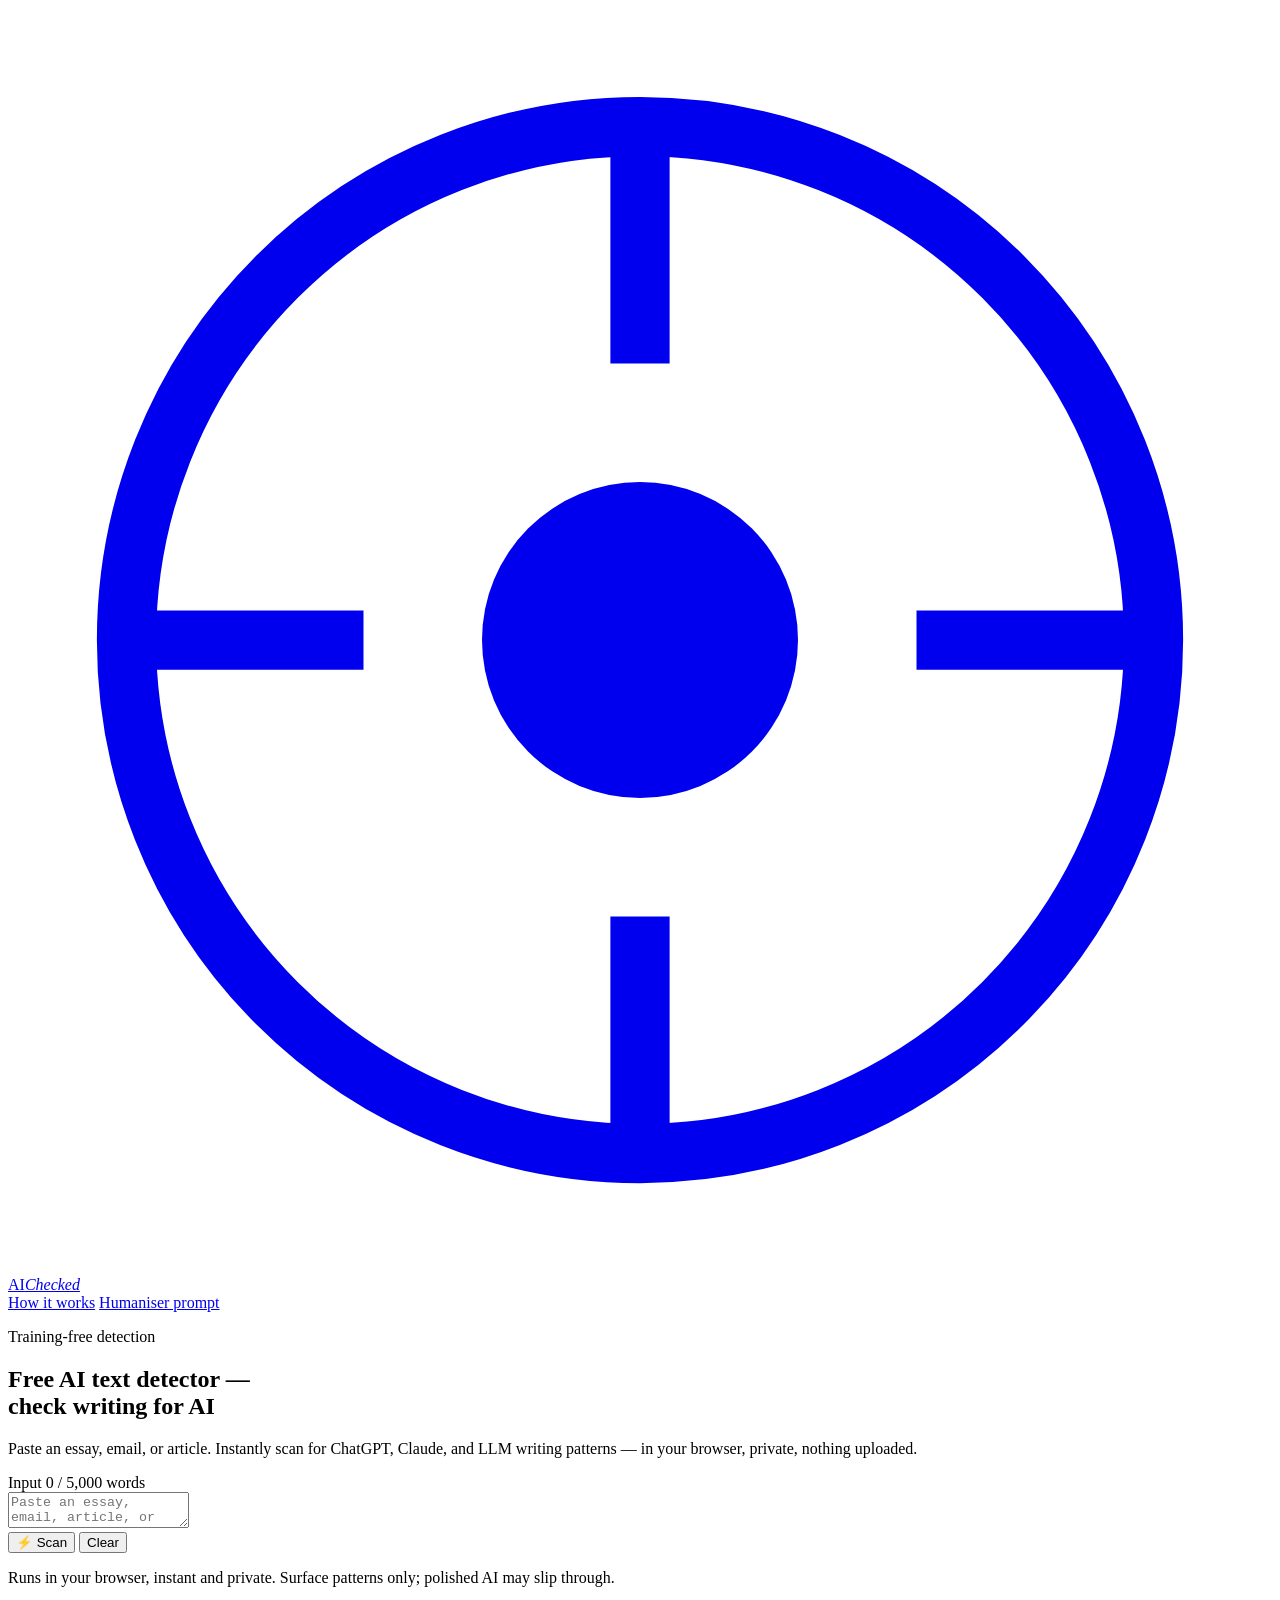
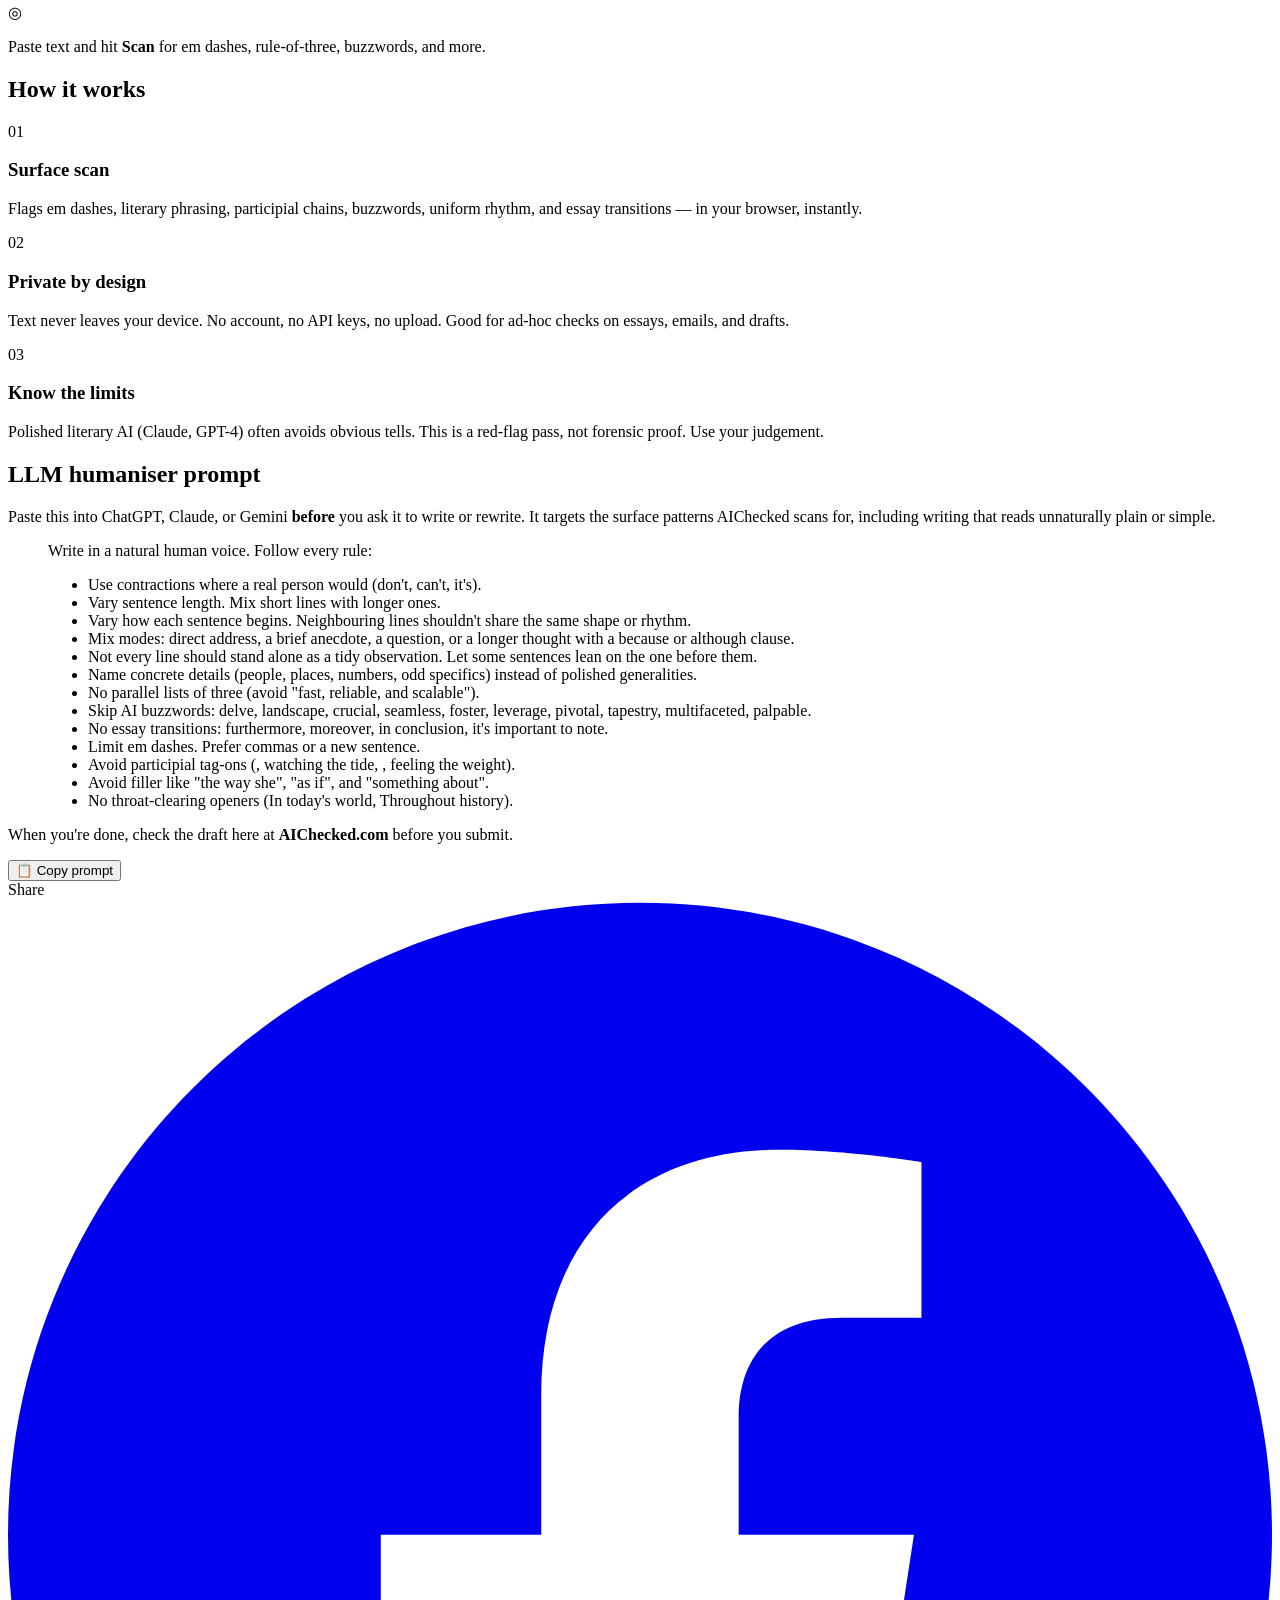
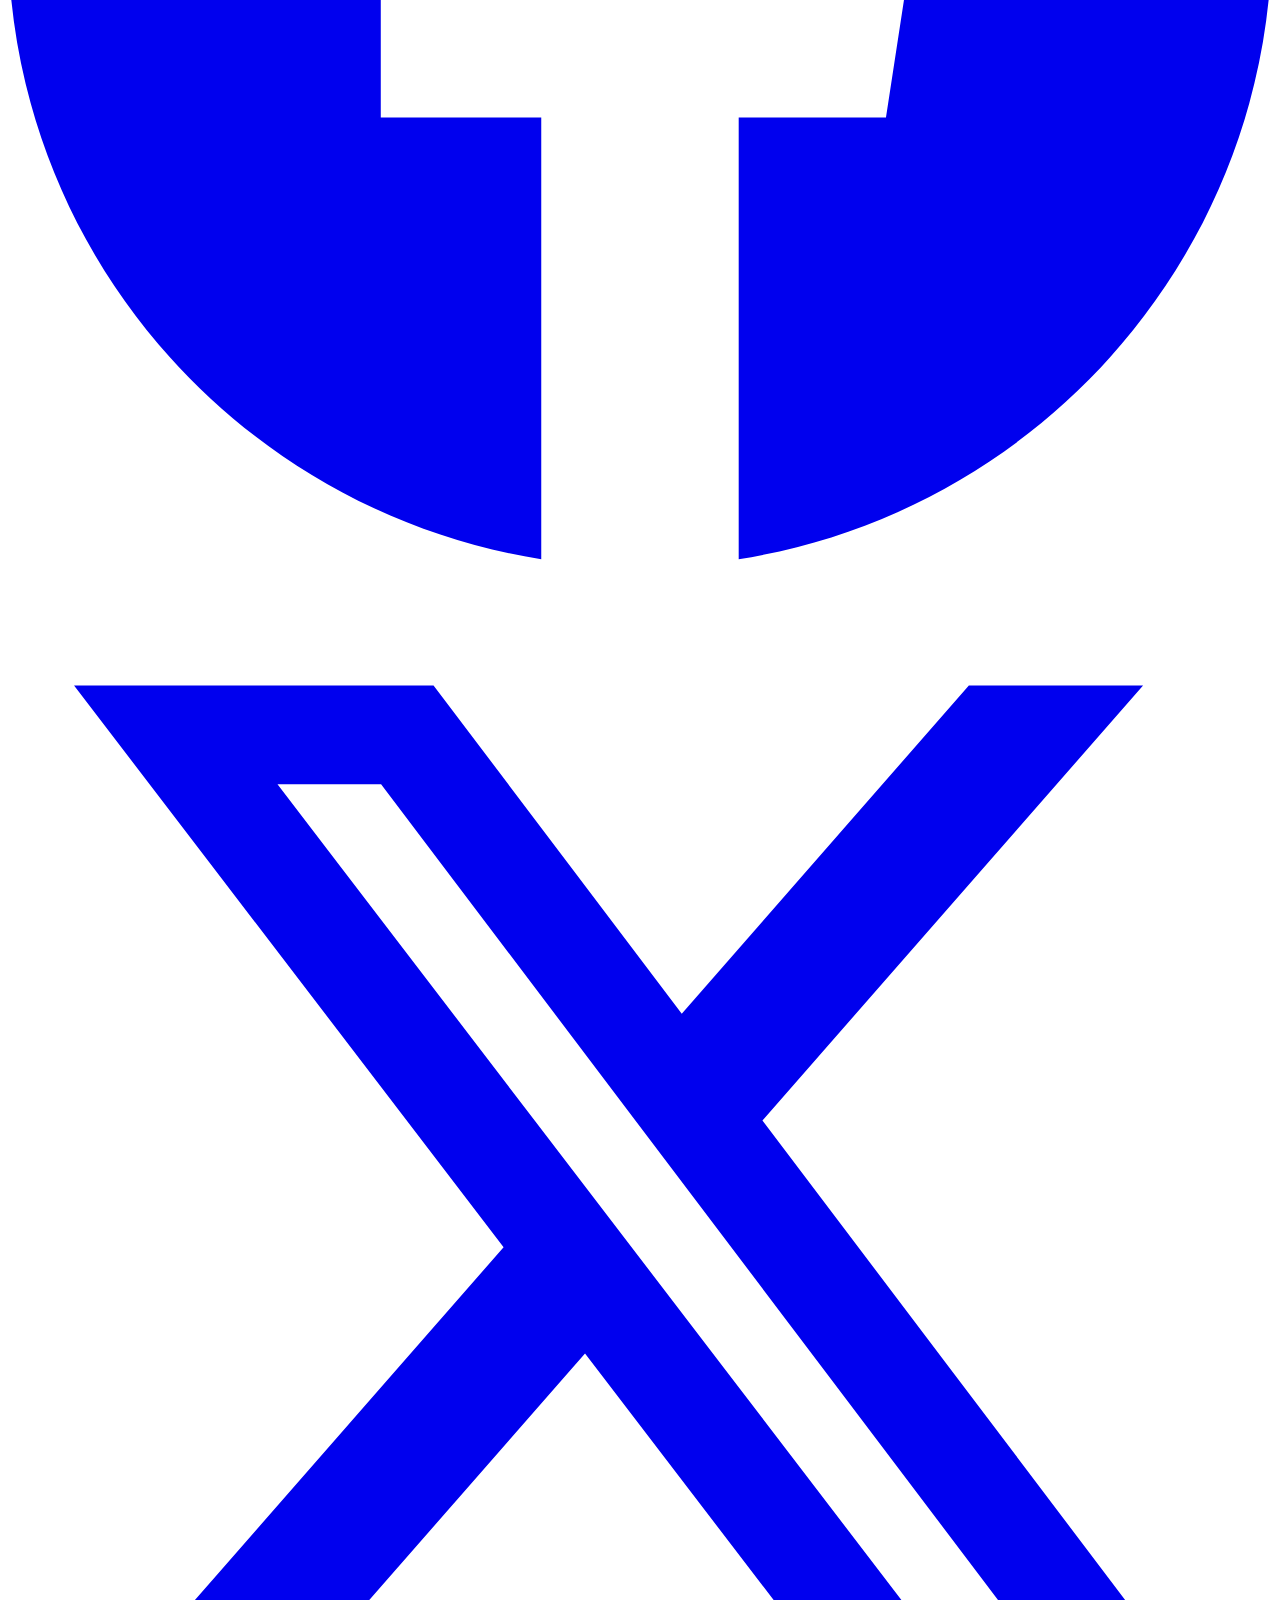
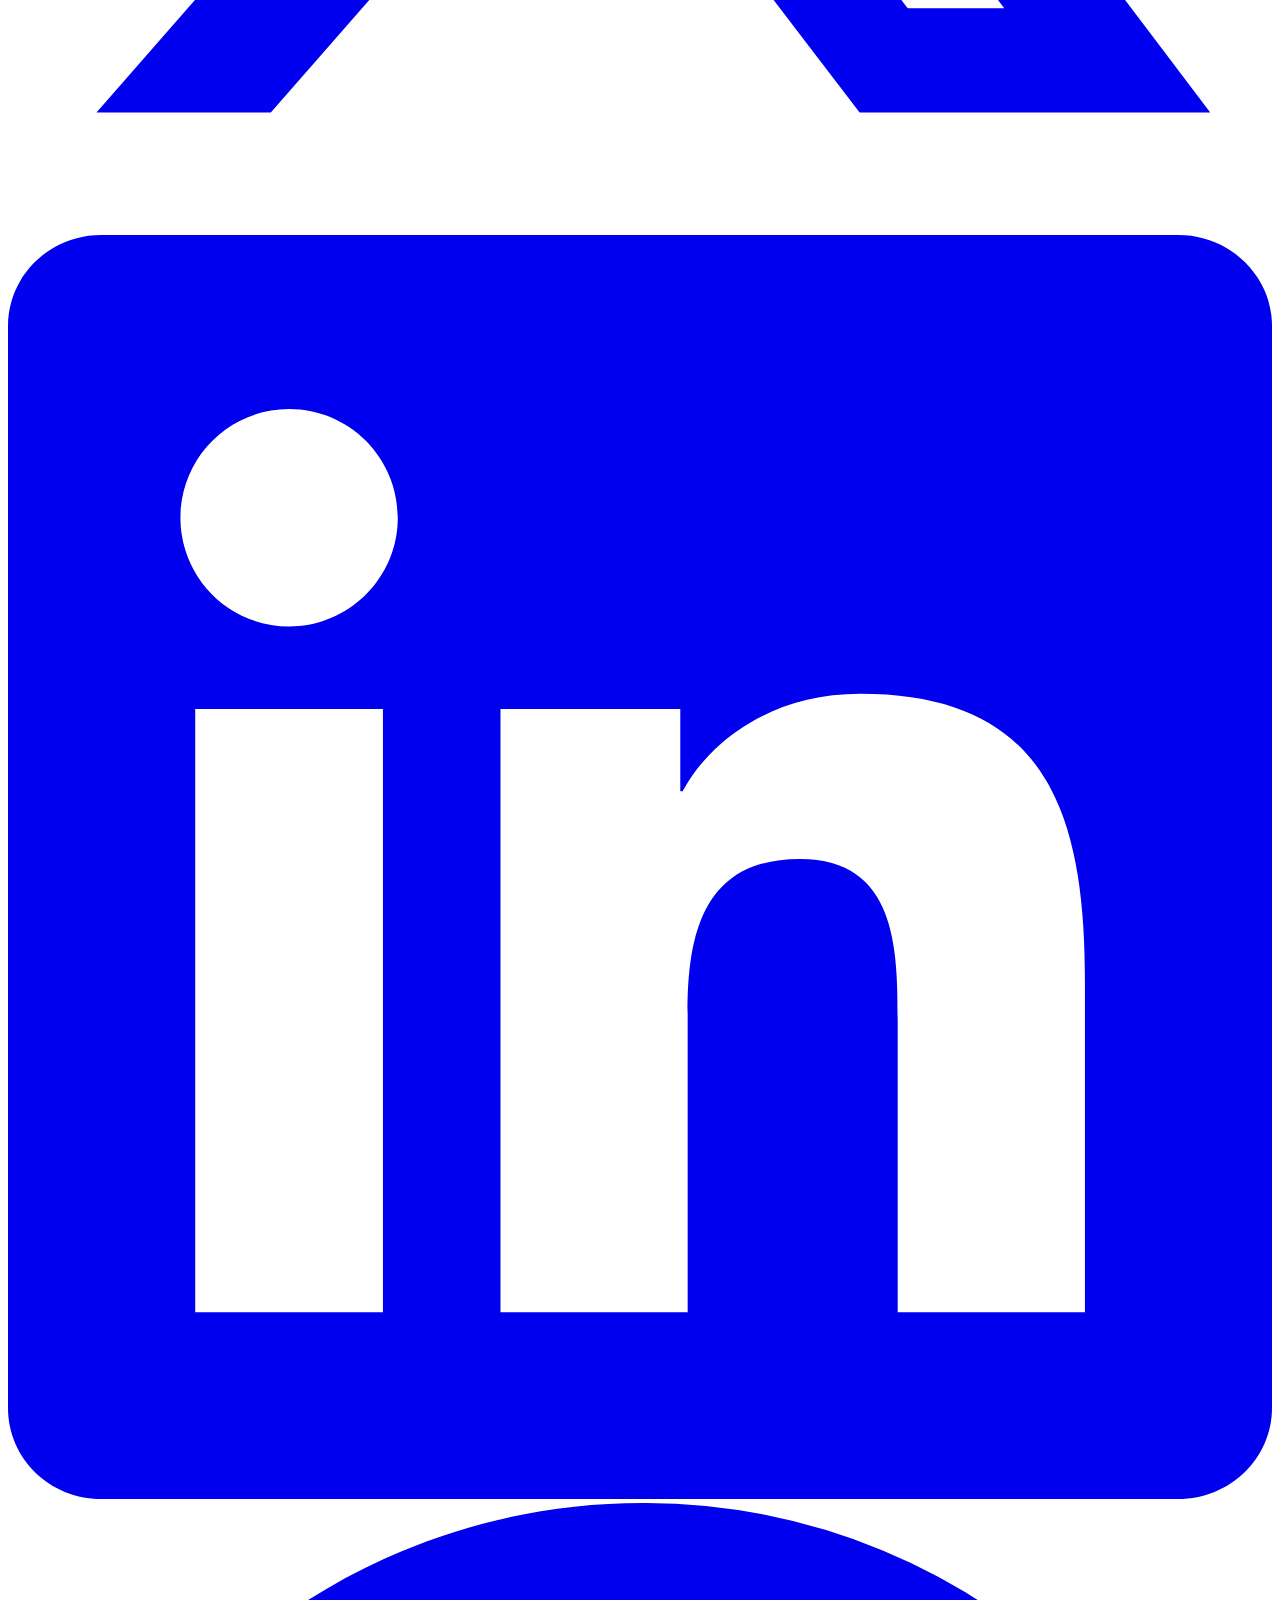
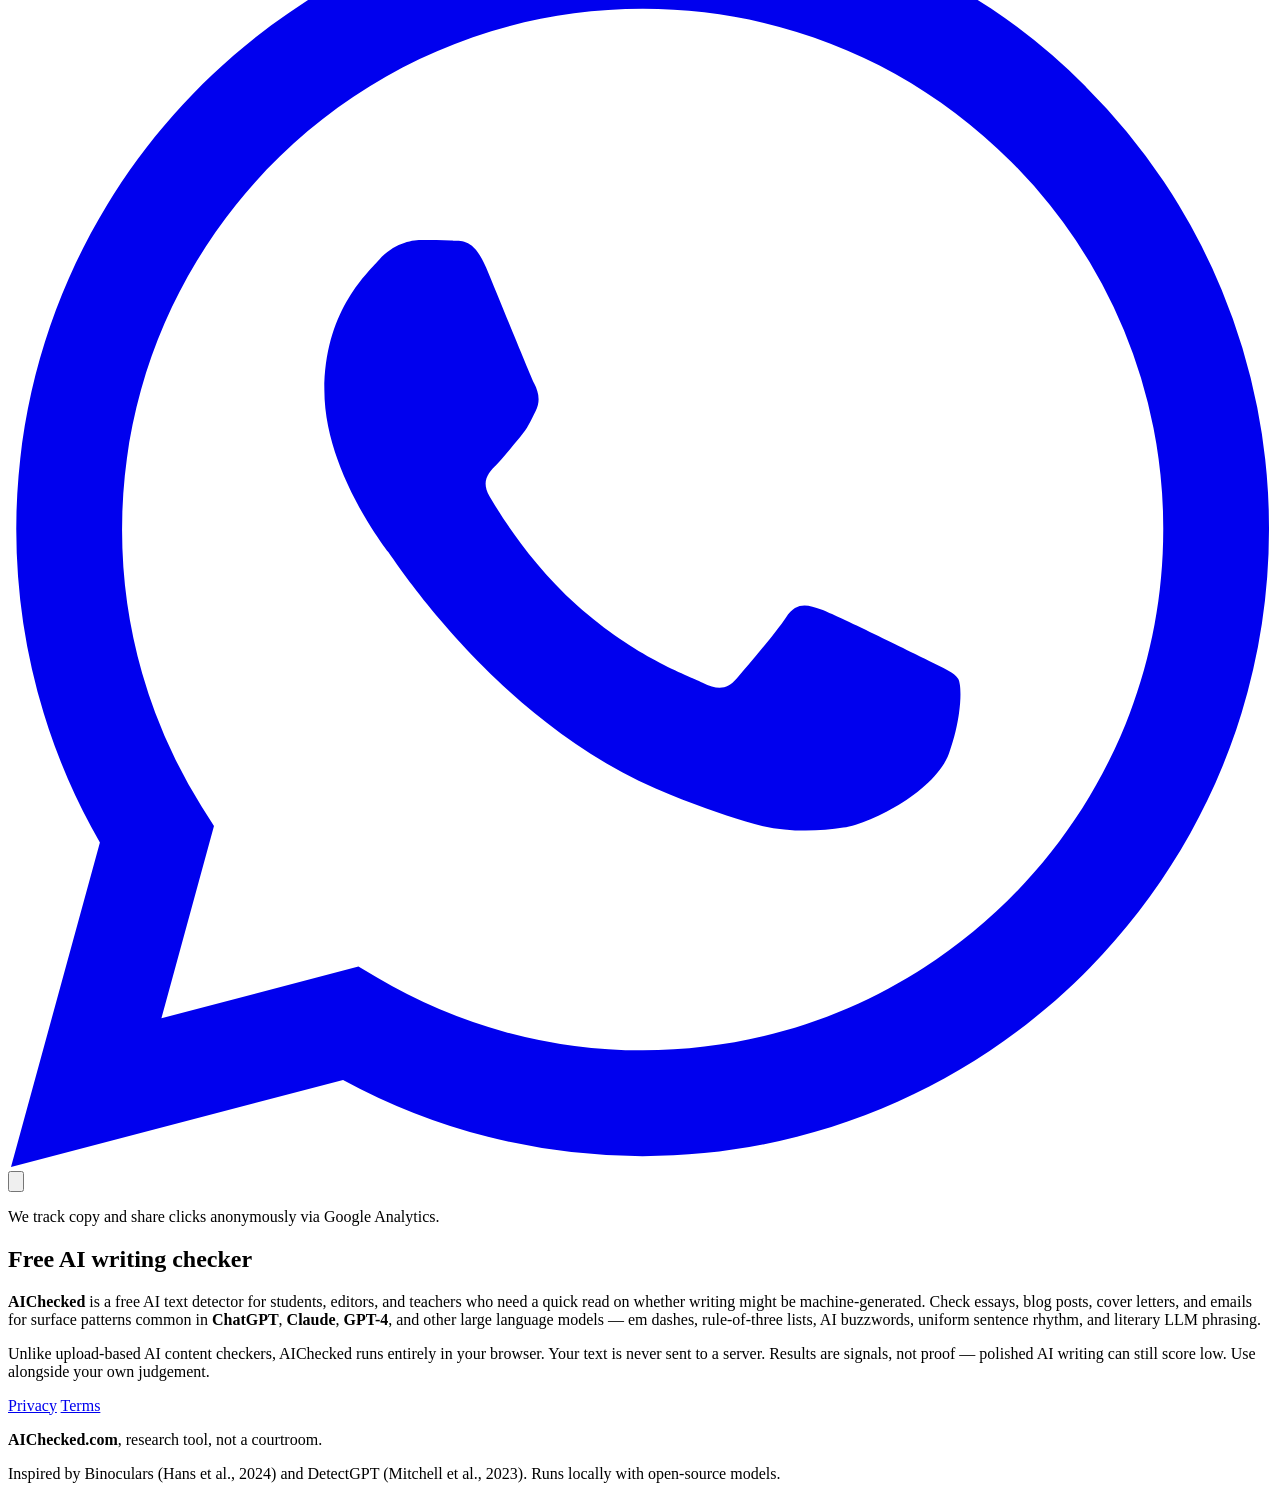
==== commit a570cd11: "Rename signal to Unnaturally plain/simple." ====
--- a/public/index.html
+++ b/public/index.html
@@ -189,7 +189,7 @@
         <h2>LLM humaniser prompt</h2>
         <p class="prompt-section__lead">
           Paste this into ChatGPT, Claude, or Gemini <strong>before</strong> you ask it to write or rewrite.
-          It targets the surface patterns AIChecked scans for, including uniform chatty rhythm and over-simple sentence shapes.
+          It targets the surface patterns AIChecked scans for, including writing that reads unnaturally plain or simple.
         </p>
         <blockquote class="prompt-quote" id="humanizerPromptText">
           <p>Write in a natural human voice. Follow every rule:</p>
@@ -266,6 +266,6 @@
     <p class="footer__fine">Inspired by Binoculars (Hans et al., 2024) and DetectGPT (Mitchell et al., 2023). Runs locally with open-source models.</p>
   </footer>
 
-  <script src="/js/app.js?v=13" type="module"></script>
+  <script src="/js/app.js?v=15" type="module"></script>
 </body>
 </html>
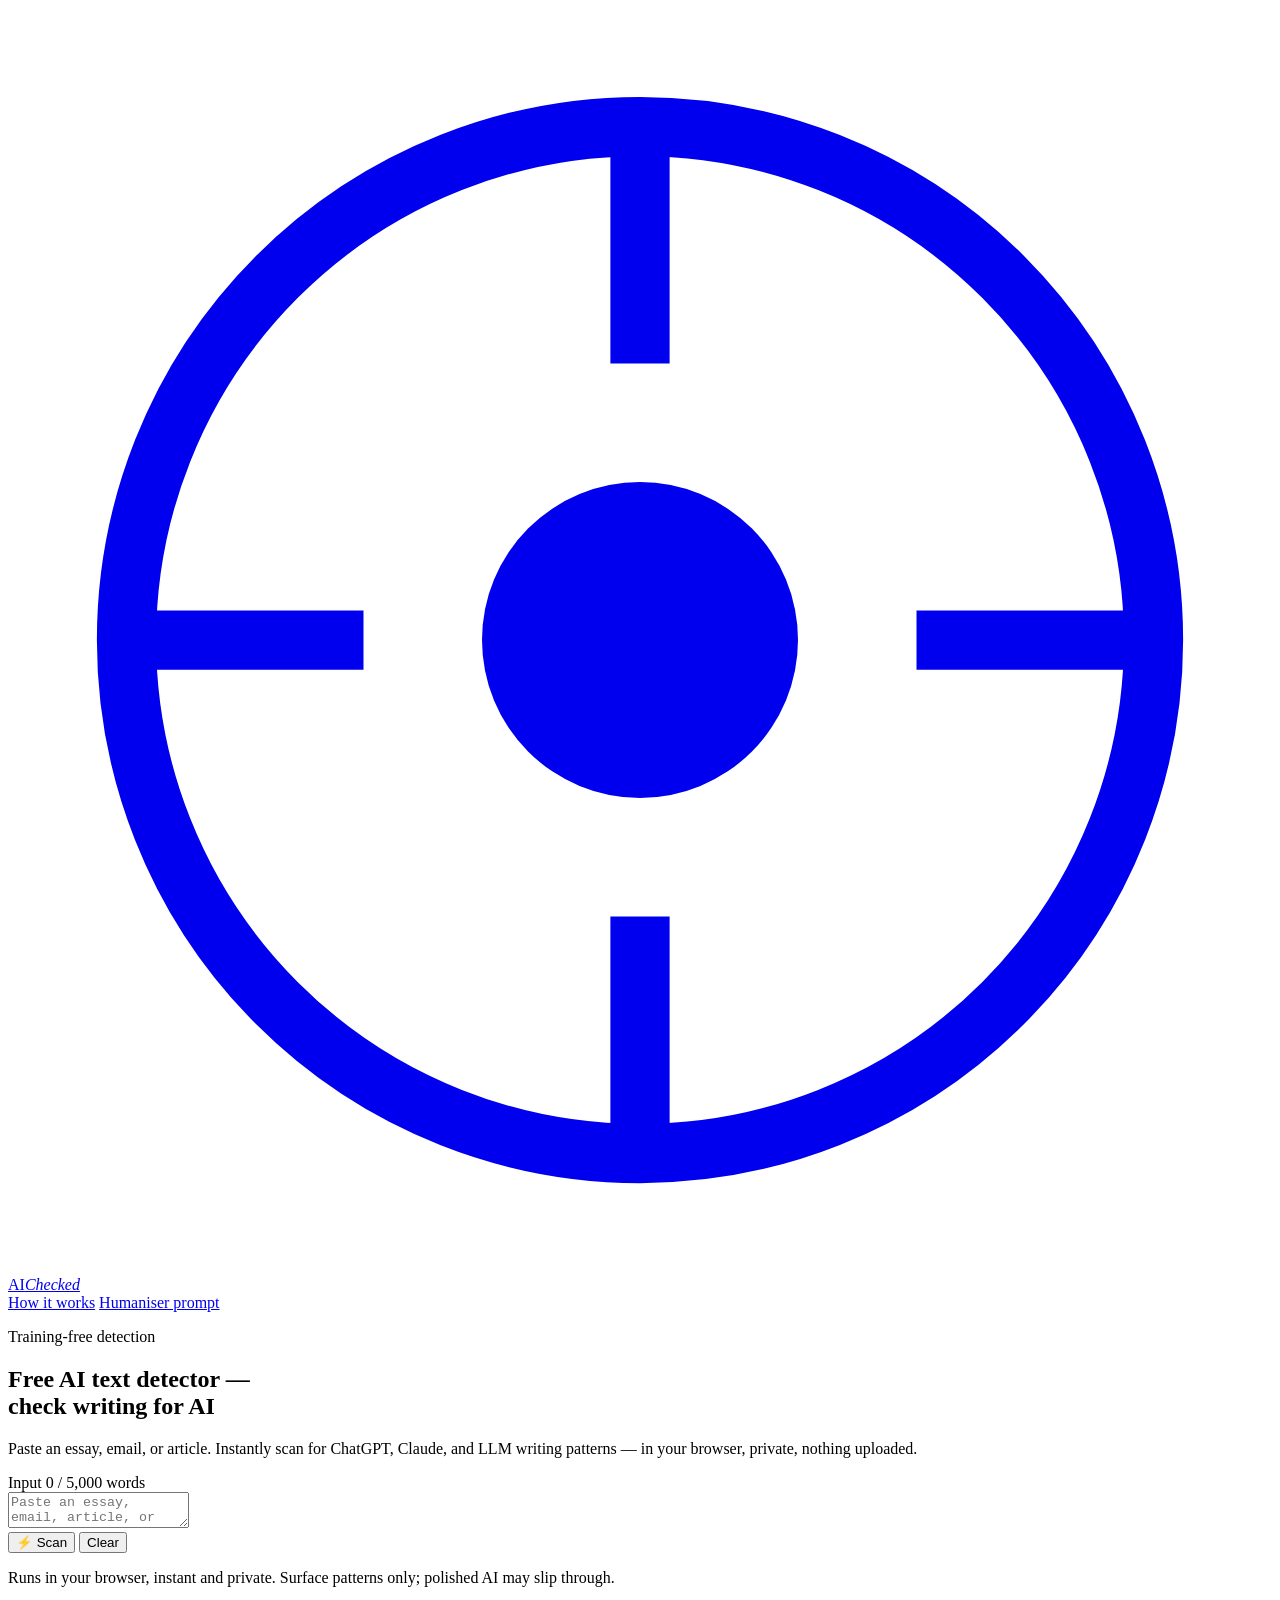
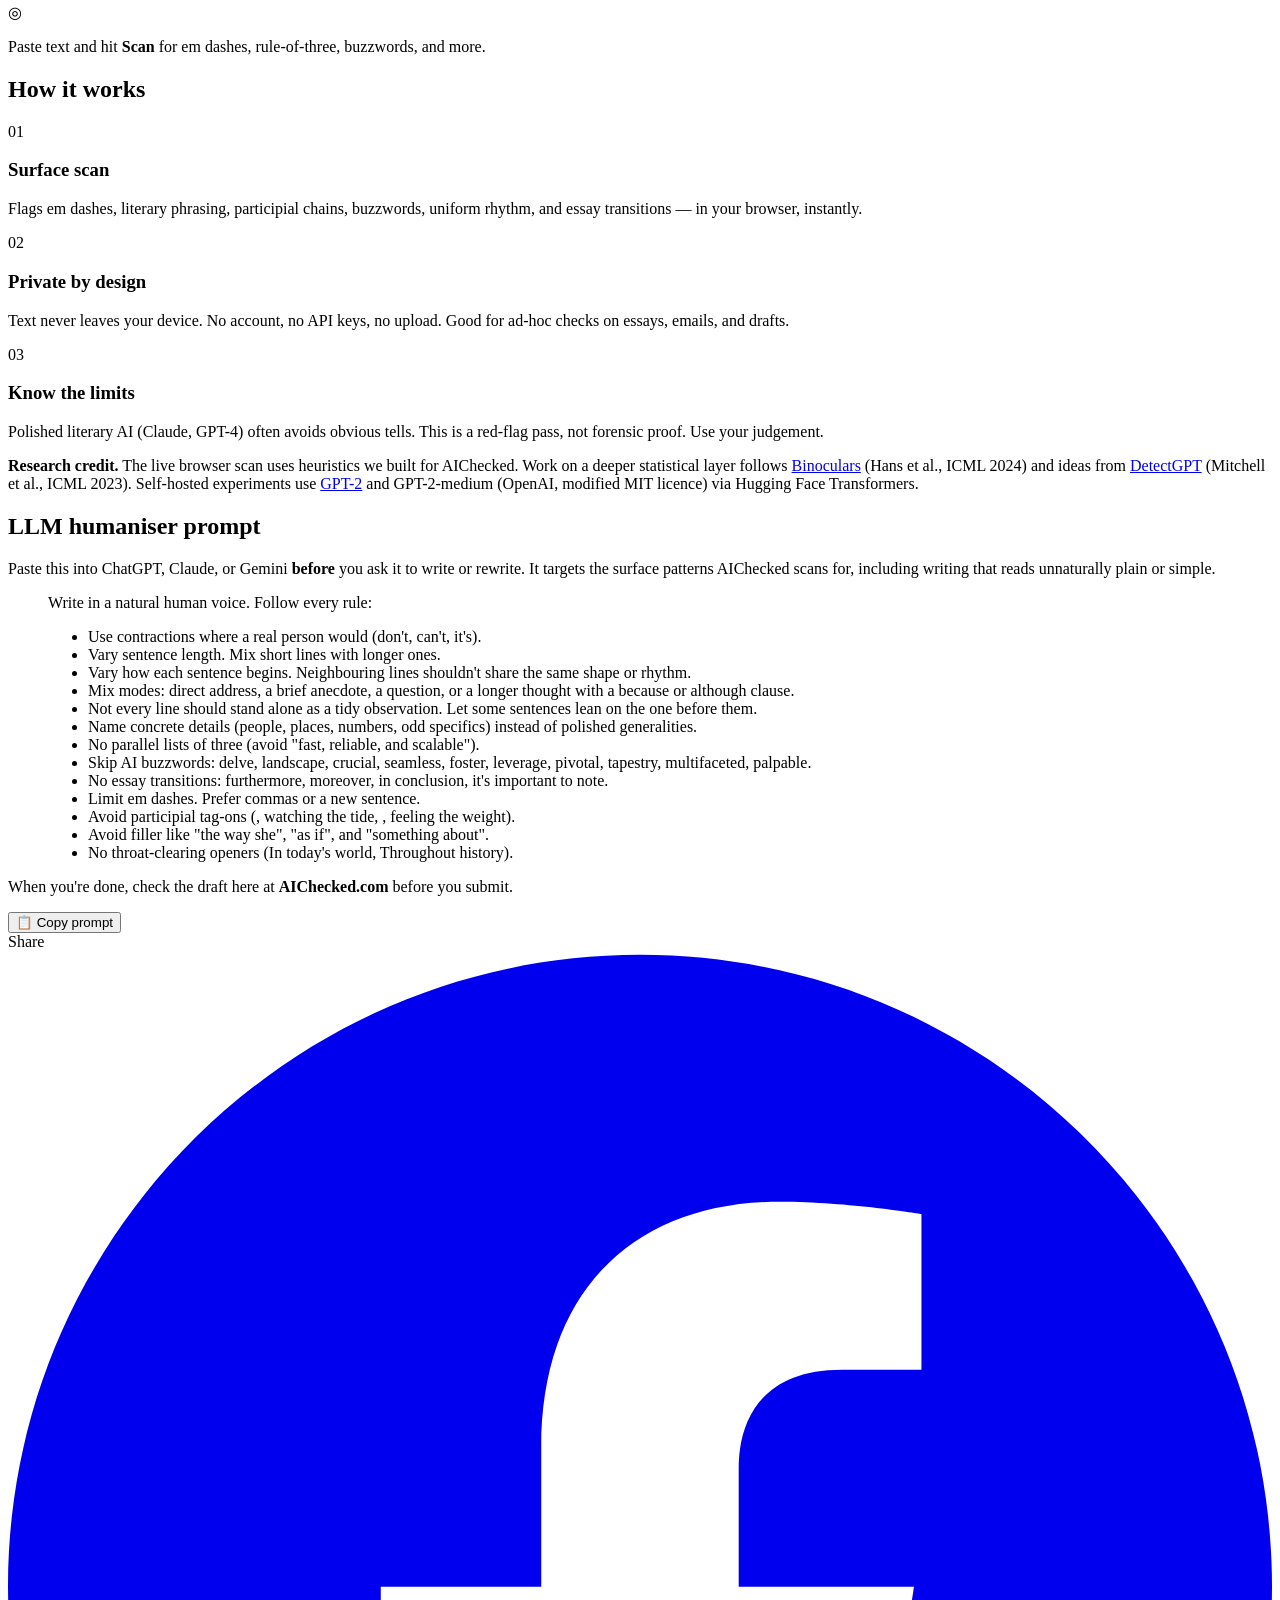
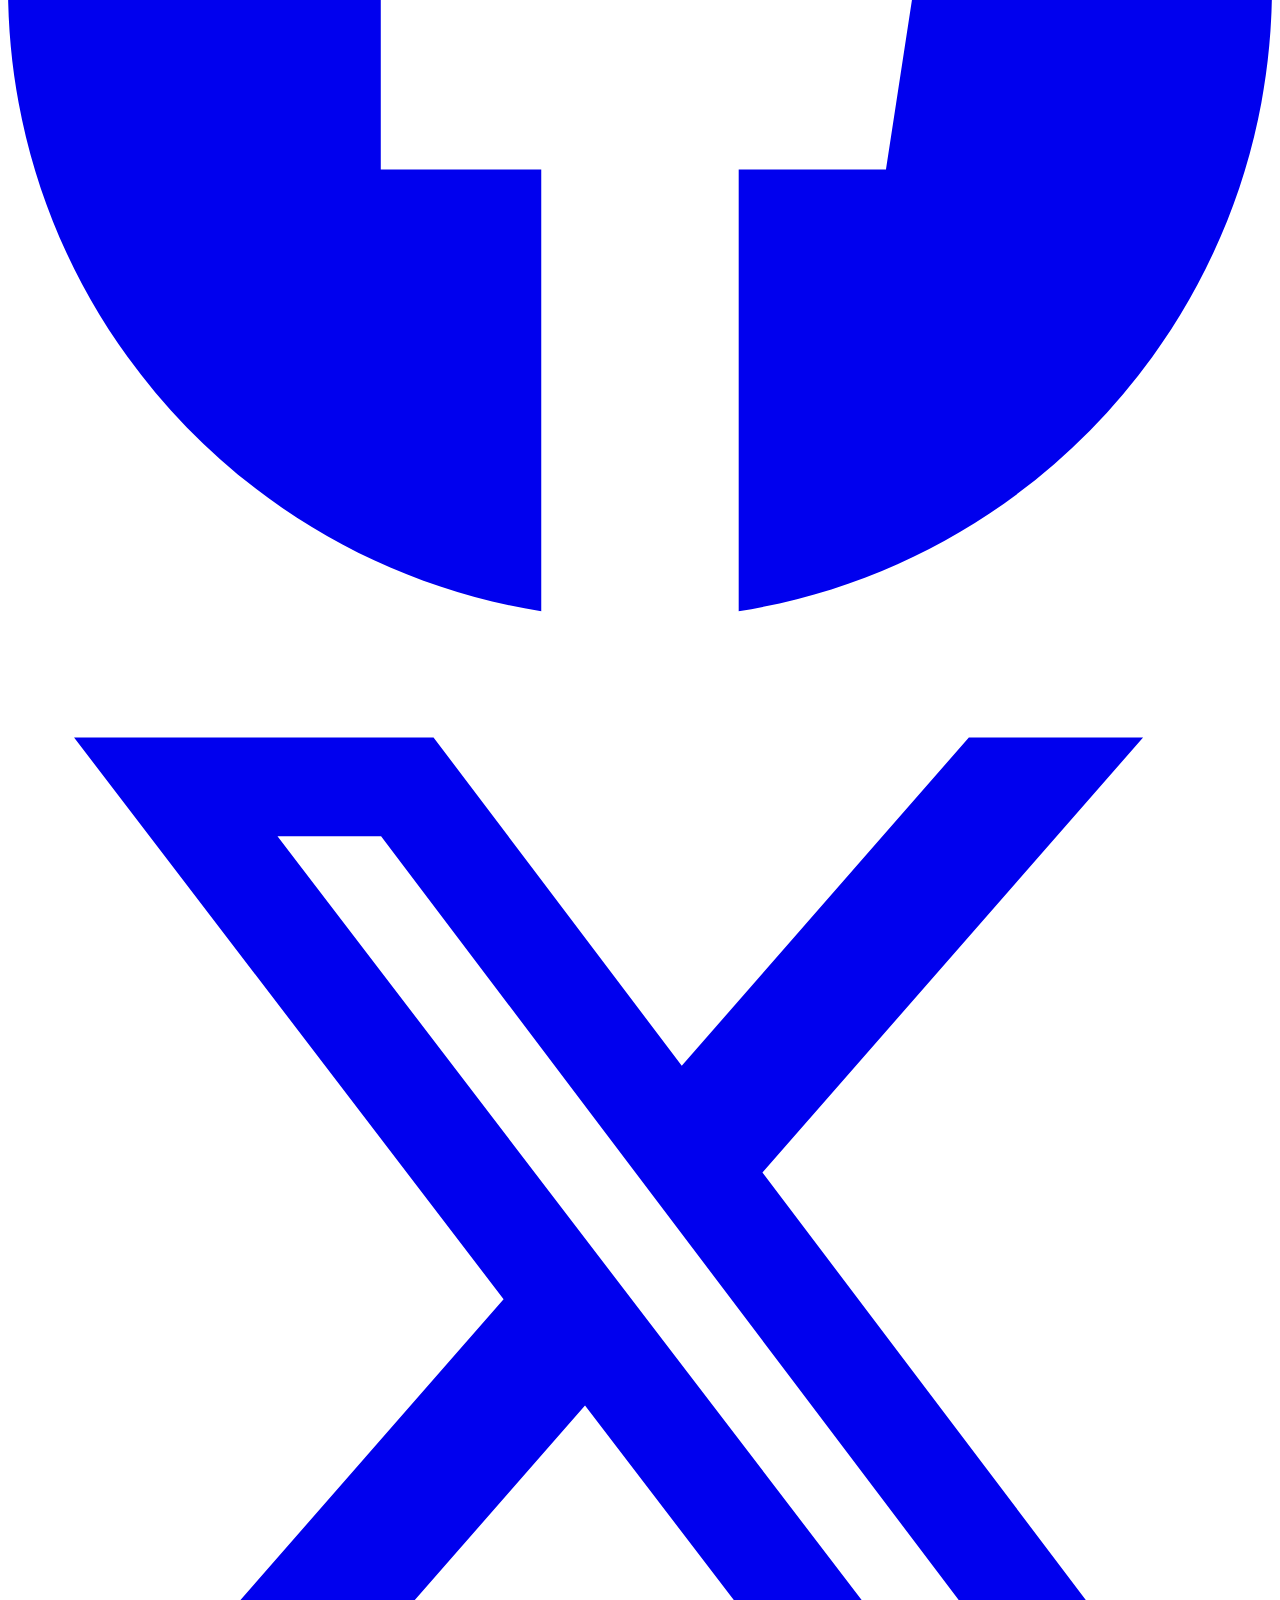
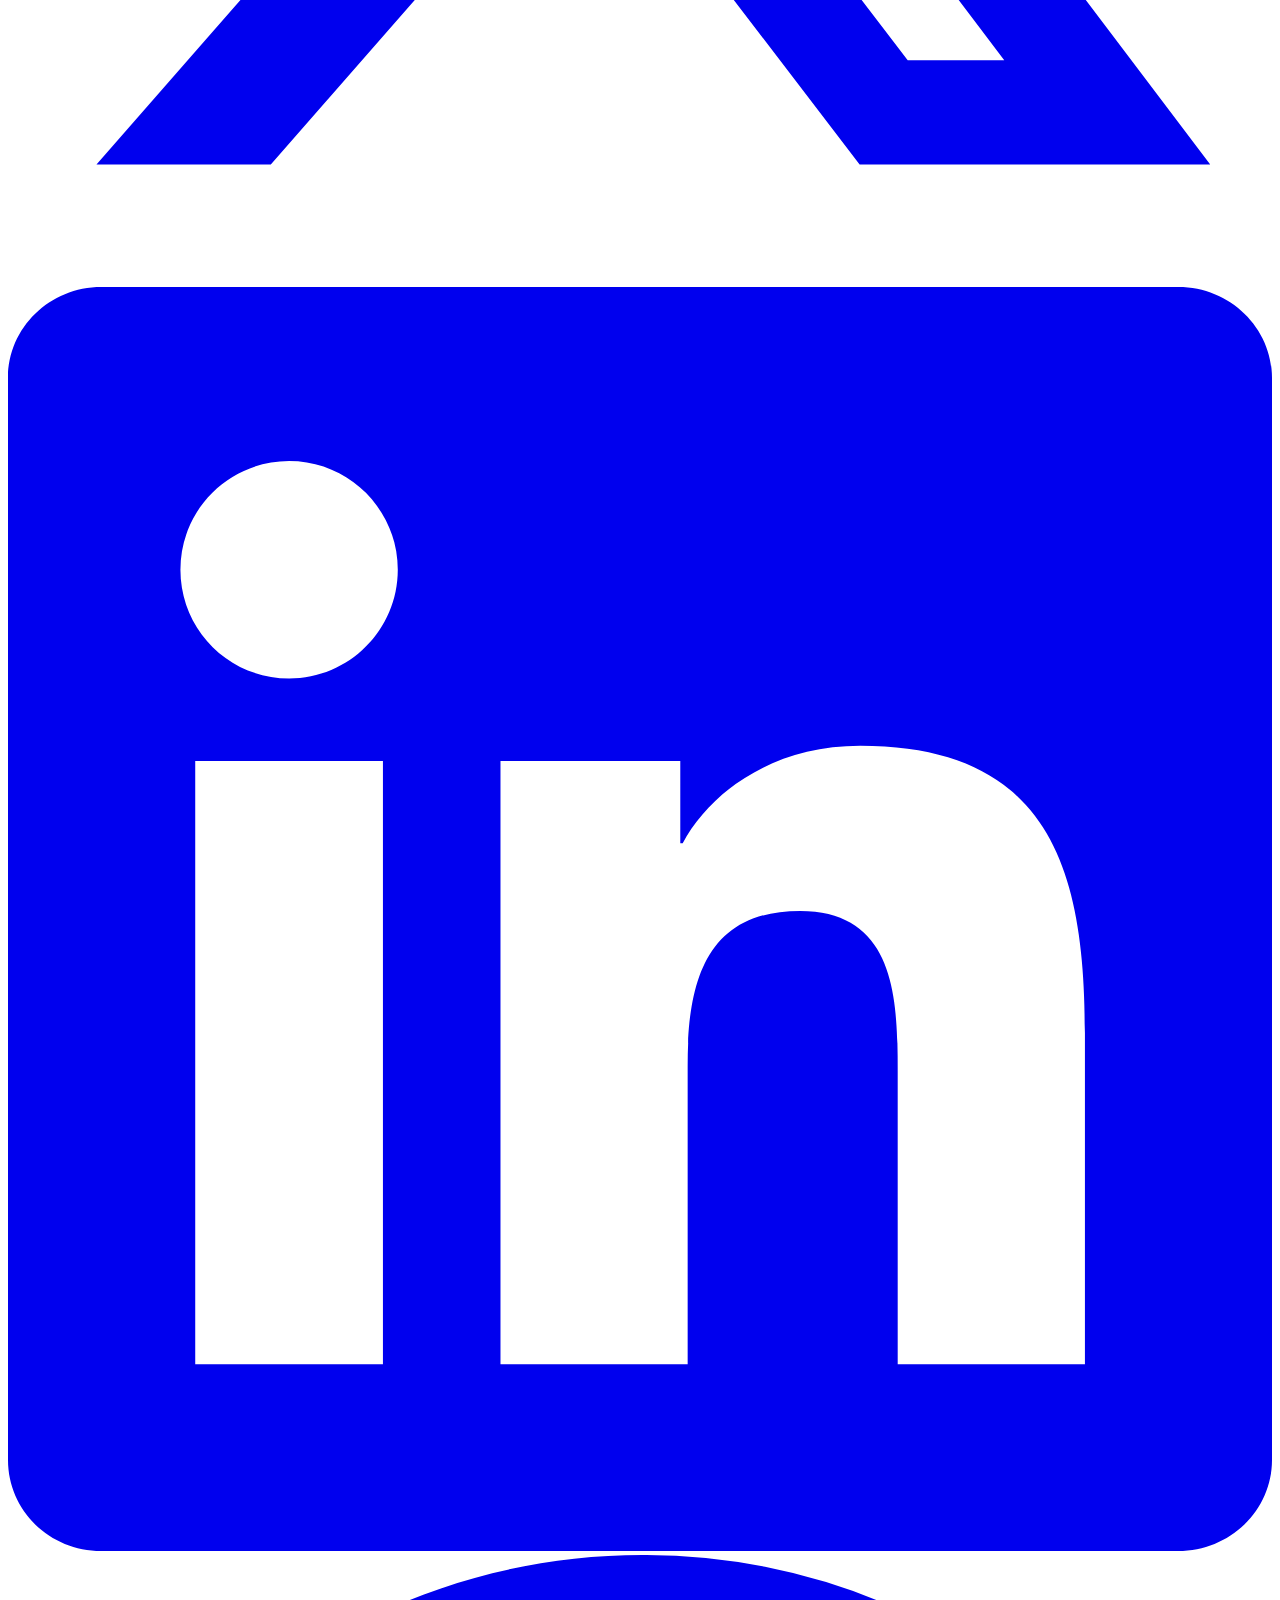
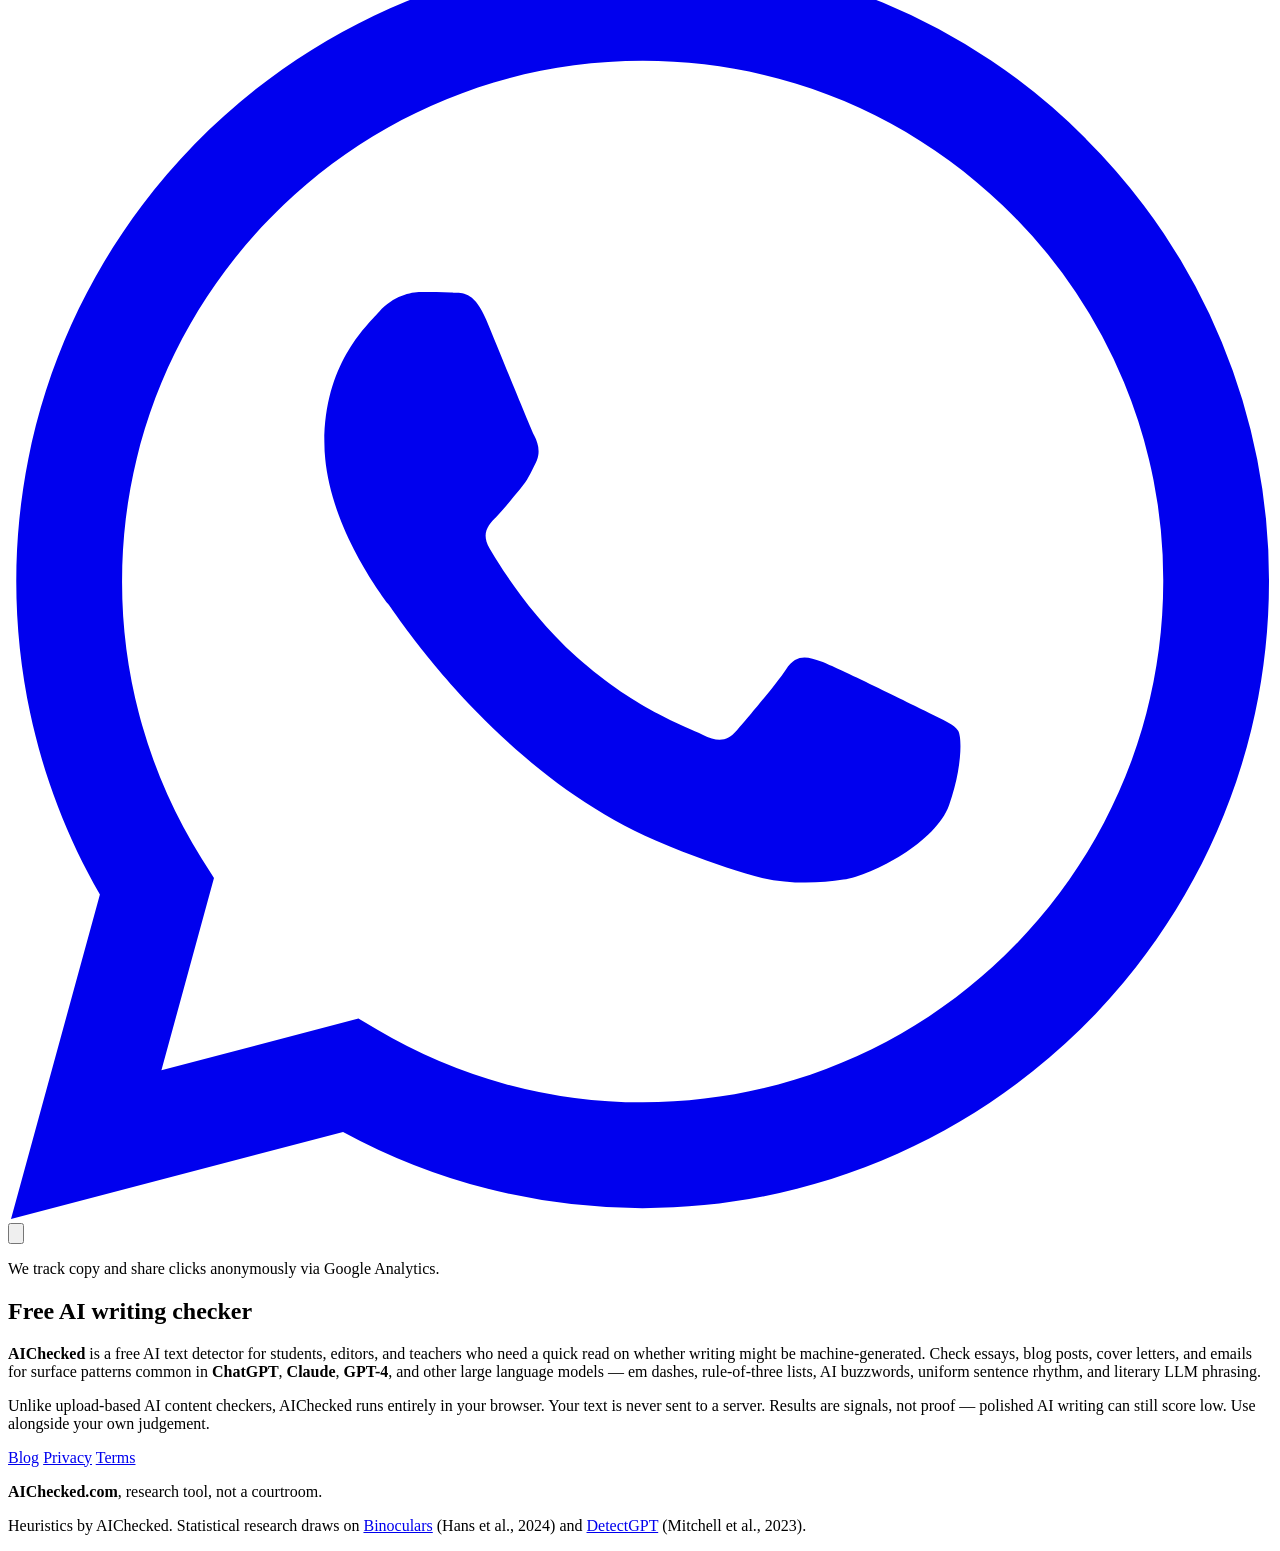
==== commit a95761b5: "Add public blog, research attribution, and footer links." ====
--- a/public/index.html
+++ b/public/index.html
@@ -182,6 +182,9 @@
           <p>Polished literary AI (Claude, GPT-4) often avoids obvious tells. This is a red-flag pass, not forensic proof. Use your judgement.</p>
         </article>
       </div>
+      <aside class="how__credit" aria-label="Research credits">
+        <p><strong>Research credit.</strong> The live browser scan uses heuristics we built for AIChecked. Work on a deeper statistical layer follows <a href="https://arxiv.org/abs/2401.12070" rel="noopener noreferrer">Binoculars</a> (Hans et al., ICML 2024) and ideas from <a href="https://arxiv.org/abs/2301.11305" rel="noopener noreferrer">DetectGPT</a> (Mitchell et al., ICML 2023). Self-hosted experiments use <a href="https://huggingface.co/openai-community/gpt2" rel="noopener noreferrer">GPT-2</a> and GPT-2-medium (OpenAI, modified MIT licence) via Hugging Face Transformers.</p>
+      </aside>
     </section>
 
     <section class="prompt-section" id="humanizer-prompt">
@@ -259,11 +262,12 @@
 
   <footer class="footer">
     <nav class="footer__links" aria-label="Legal">
+      <a href="/blog/deeper-analysis.html">Blog</a>
       <a href="/privacy.html">Privacy</a>
       <a href="/terms.html">Terms</a>
     </nav>
     <p><strong>AIChecked.com</strong>, research tool, not a courtroom.</p>
-    <p class="footer__fine">Inspired by Binoculars (Hans et al., 2024) and DetectGPT (Mitchell et al., 2023). Runs locally with open-source models.</p>
+    <p class="footer__fine">Heuristics by AIChecked. Statistical research draws on <a href="https://arxiv.org/abs/2401.12070" rel="noopener noreferrer">Binoculars</a> (Hans et al., 2024) and <a href="https://arxiv.org/abs/2301.11305" rel="noopener noreferrer">DetectGPT</a> (Mitchell et al., 2023).</p>
   </footer>
 
   <script src="/js/app.js?v=15" type="module"></script>
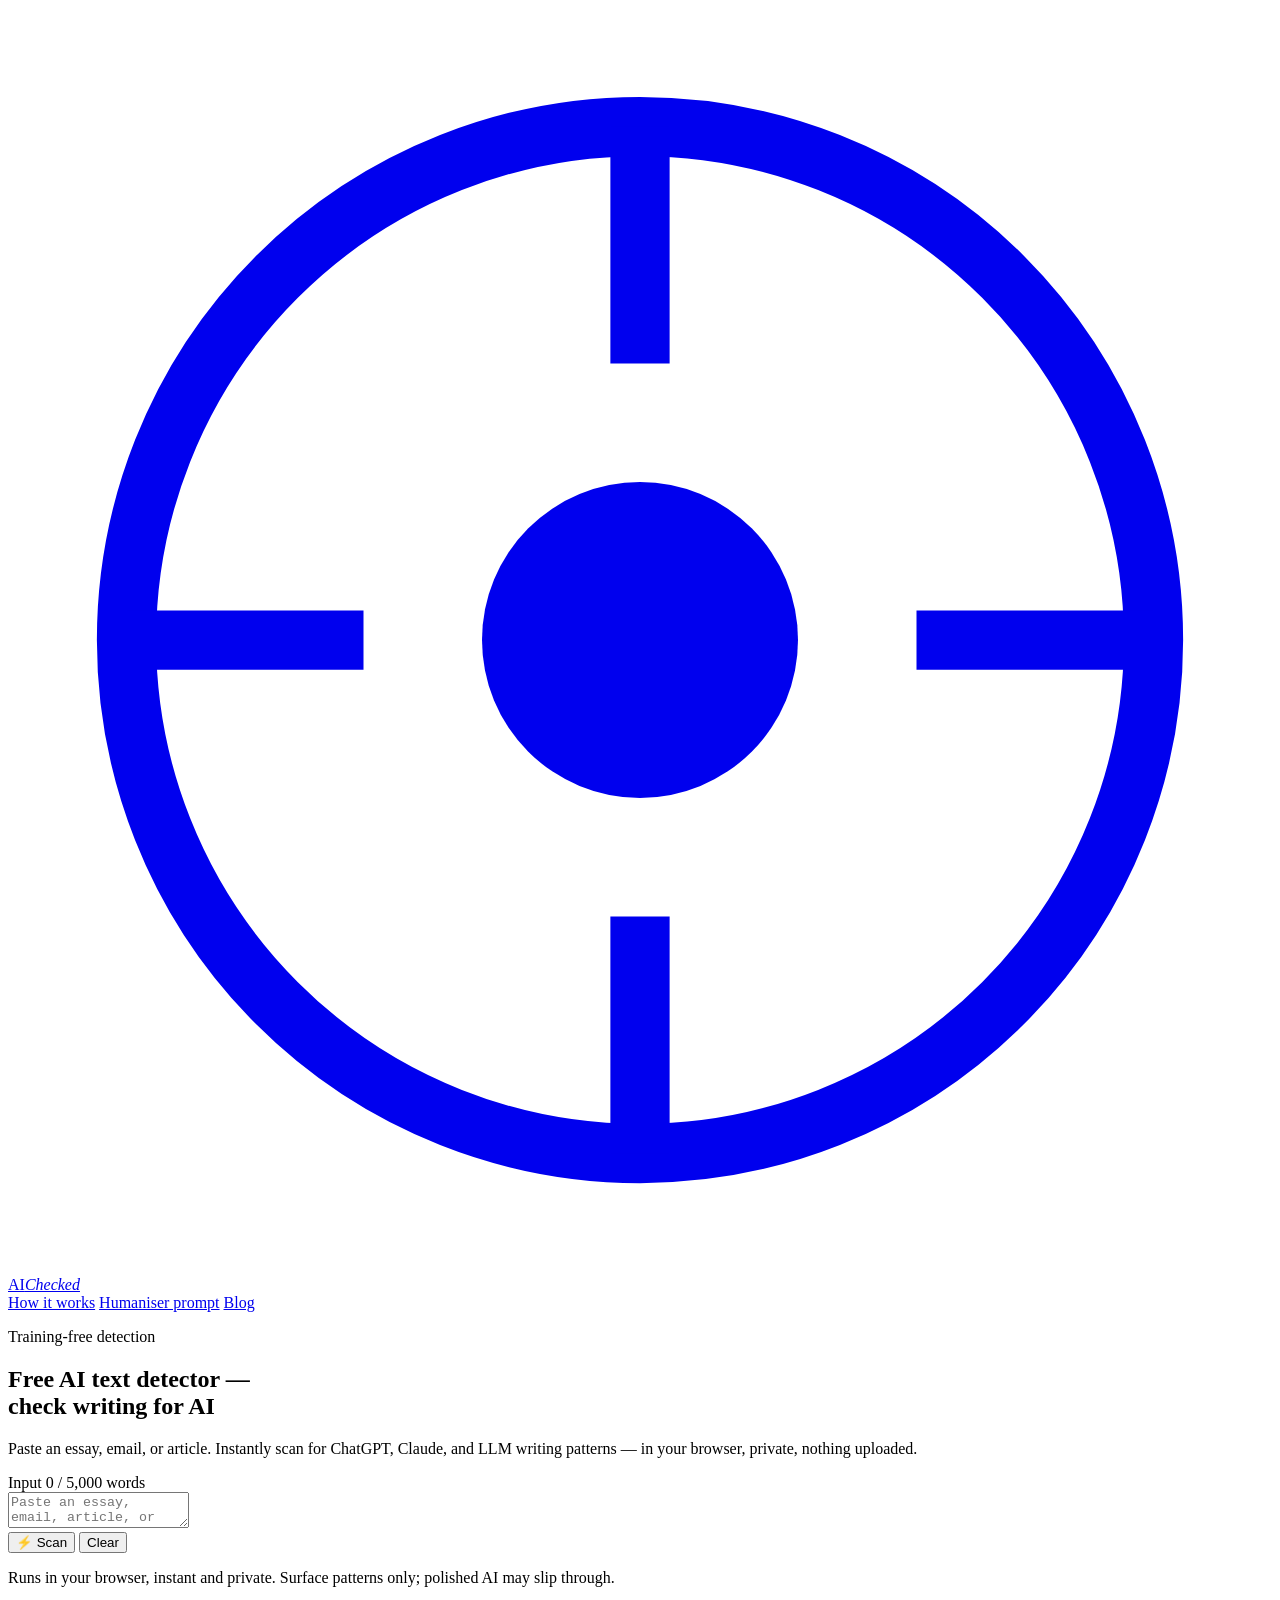
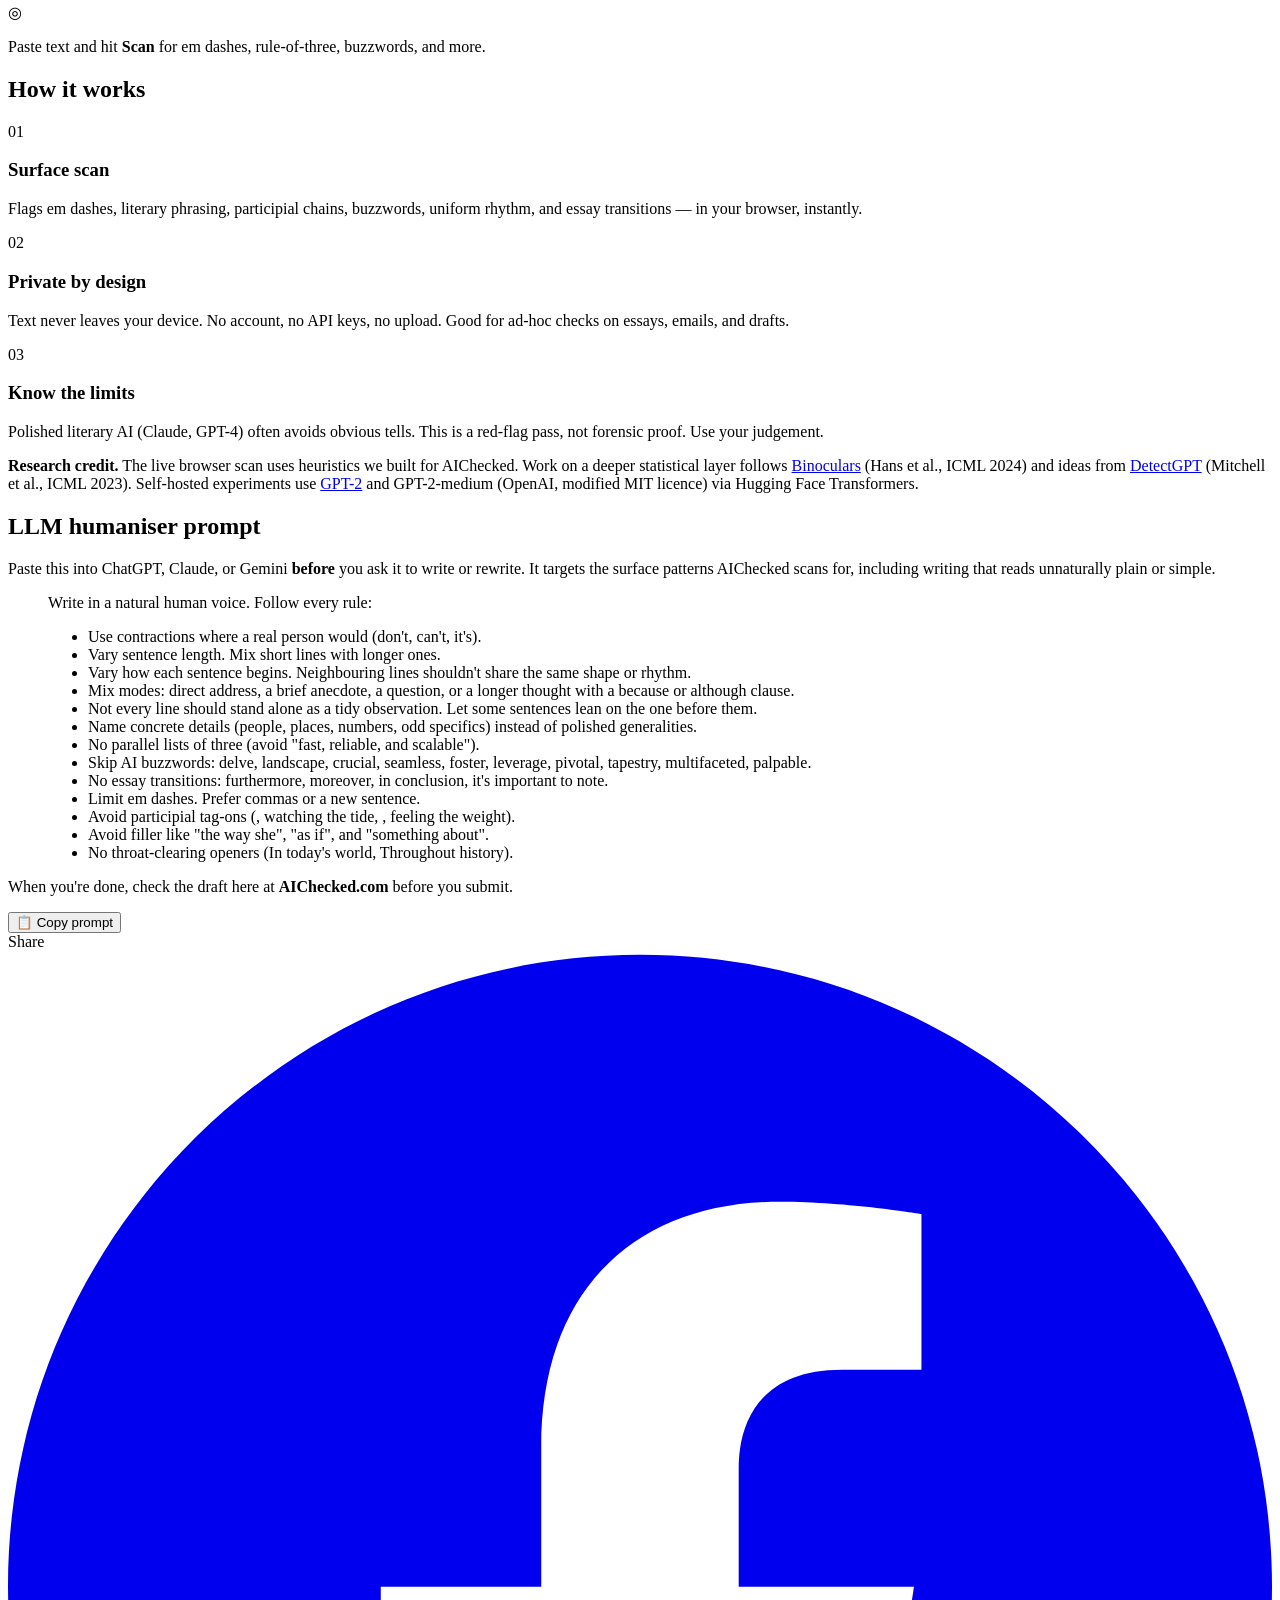
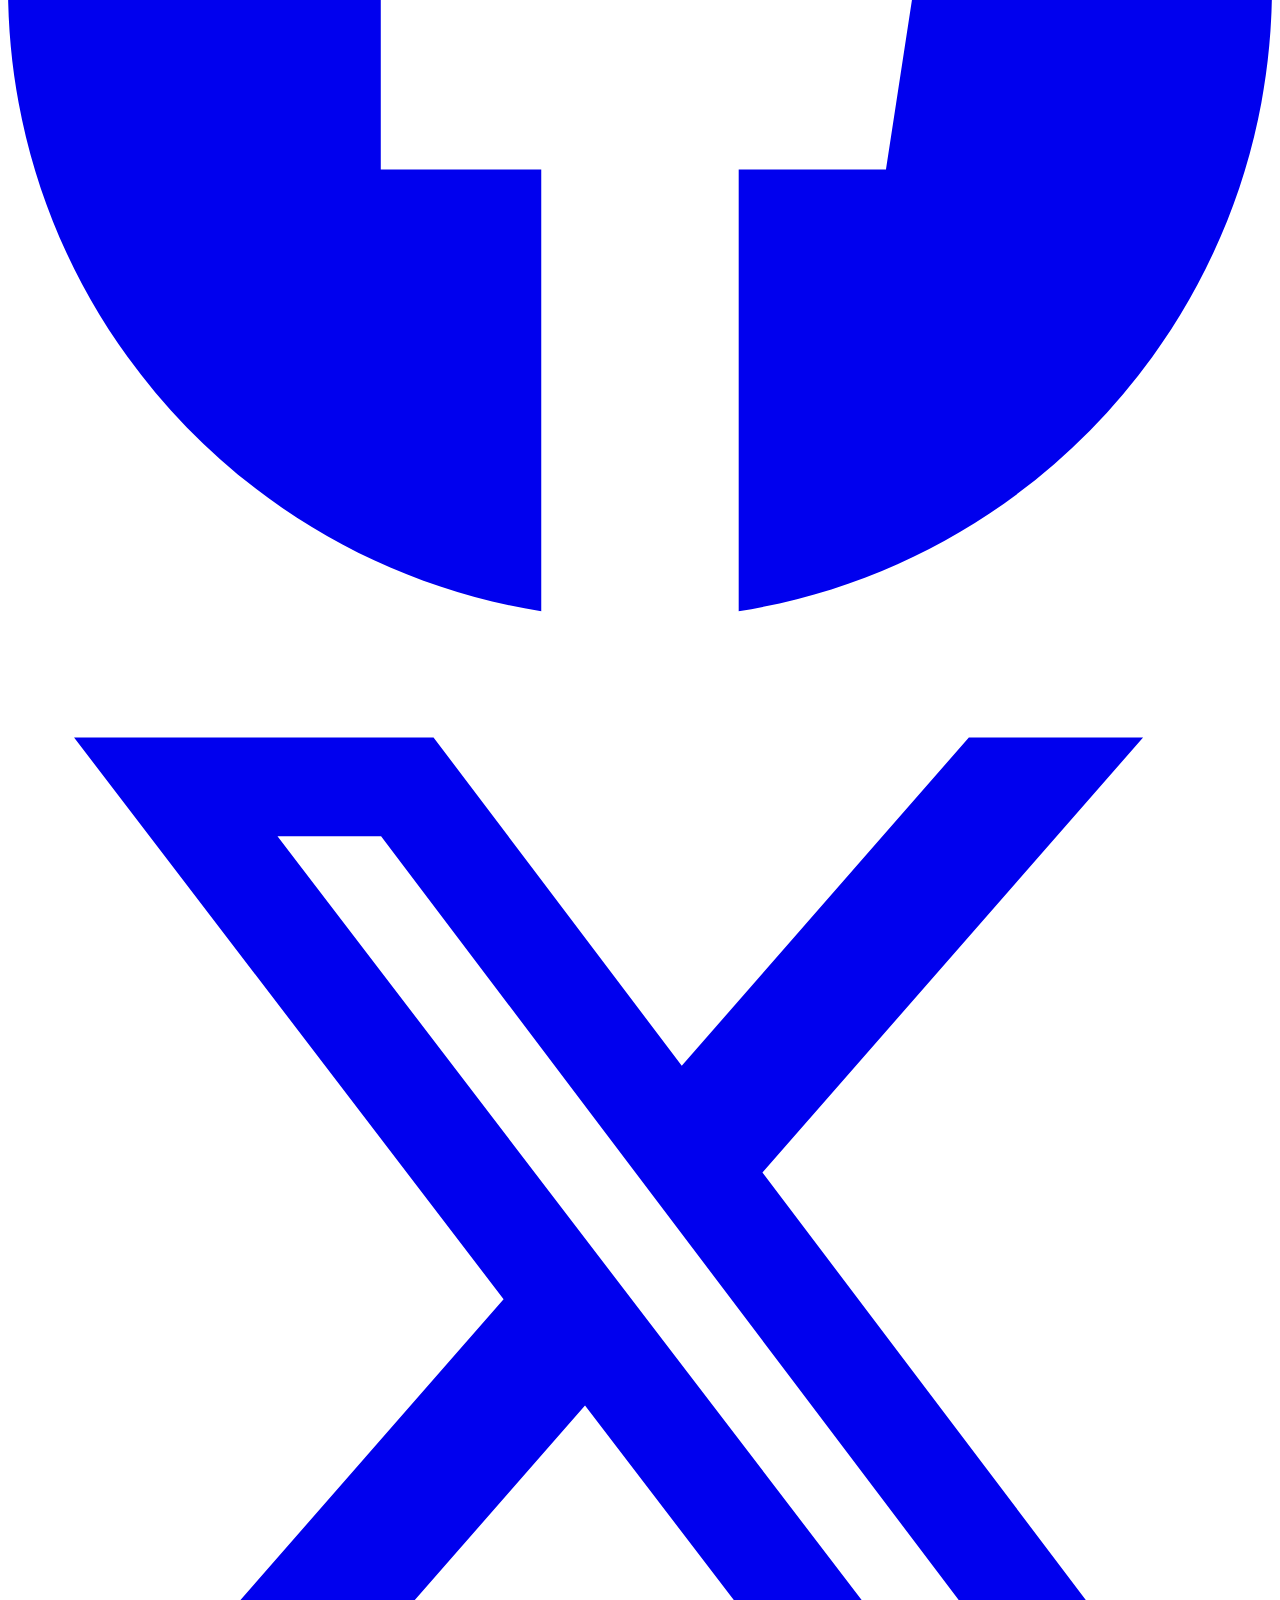
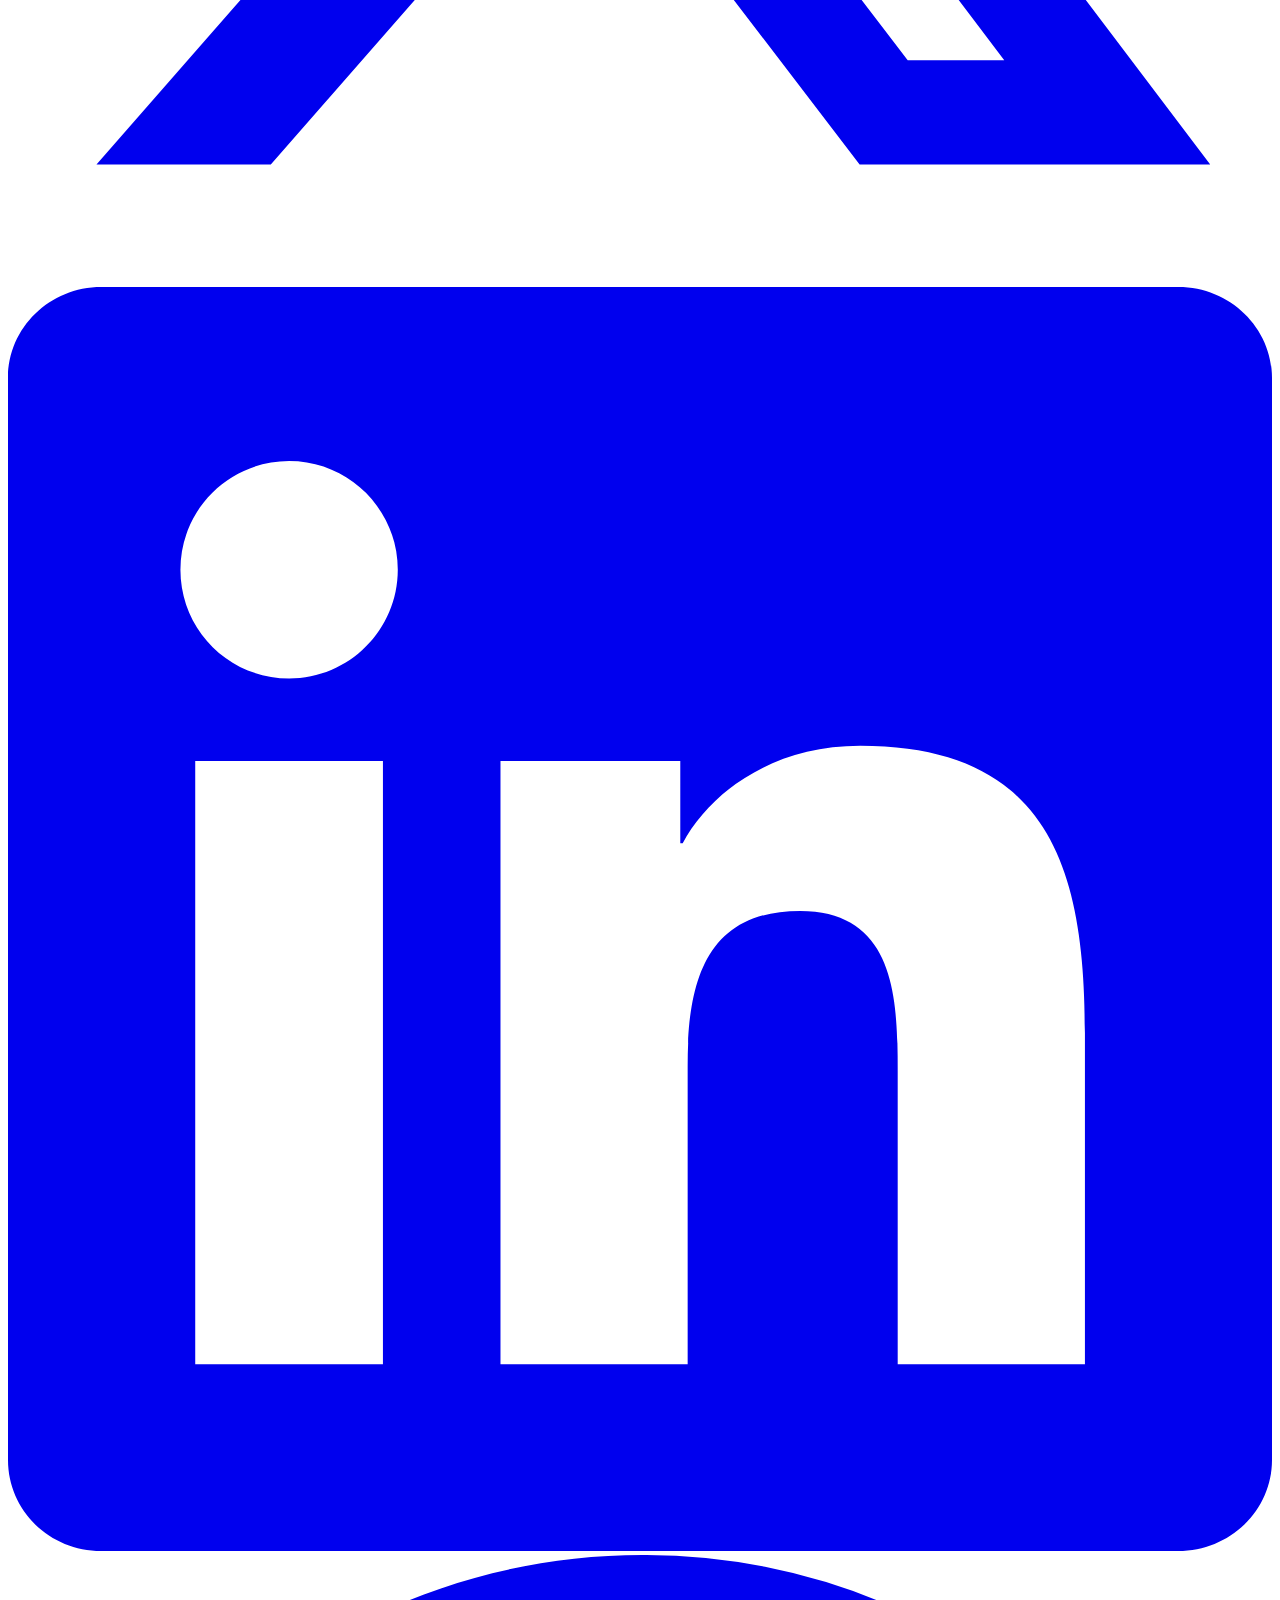
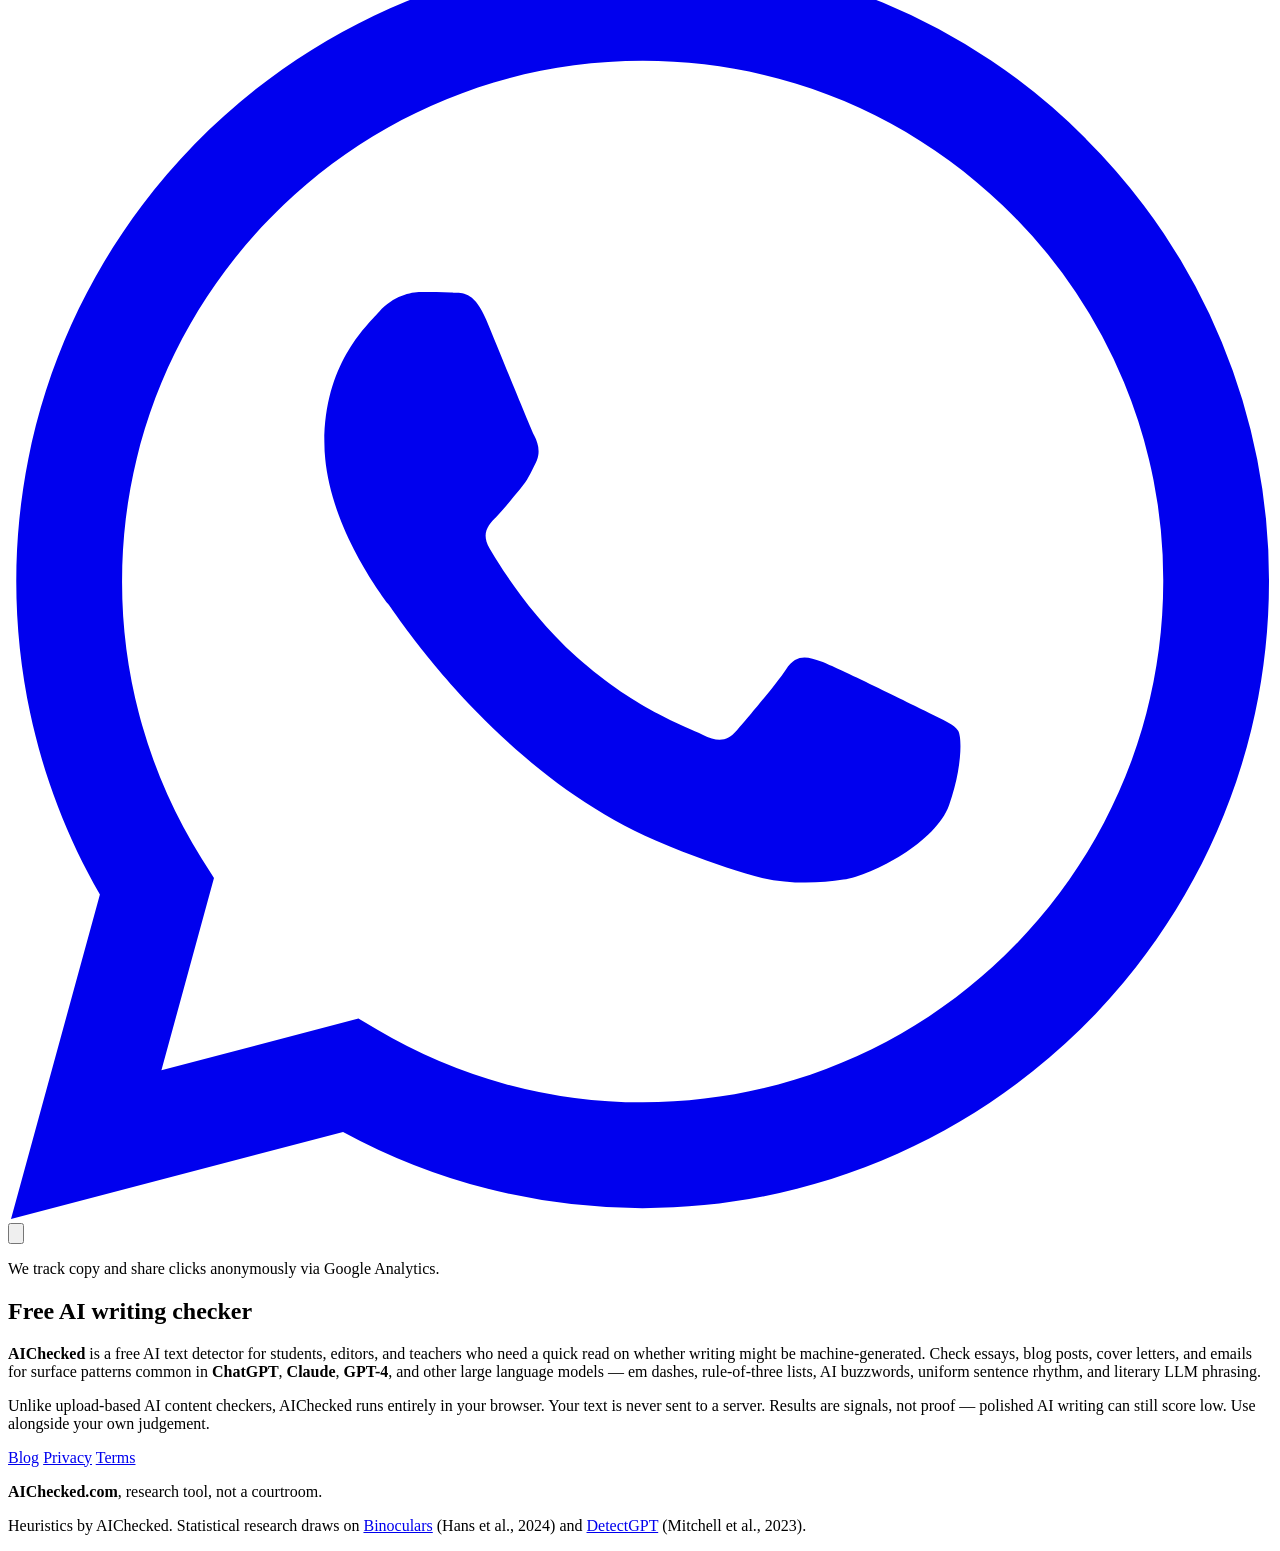
==== commit ec491eab: "Add Blog link to header navigation on all pages." ====
--- a/public/index.html
+++ b/public/index.html
@@ -78,6 +78,7 @@
     <nav class="header__nav">
       <a href="#how">How it works</a>
       <a href="#humanizer-prompt">Humaniser prompt</a>
+      <a href="/blog/deeper-analysis.html">Blog</a>
     </nav>
   </header>
 
